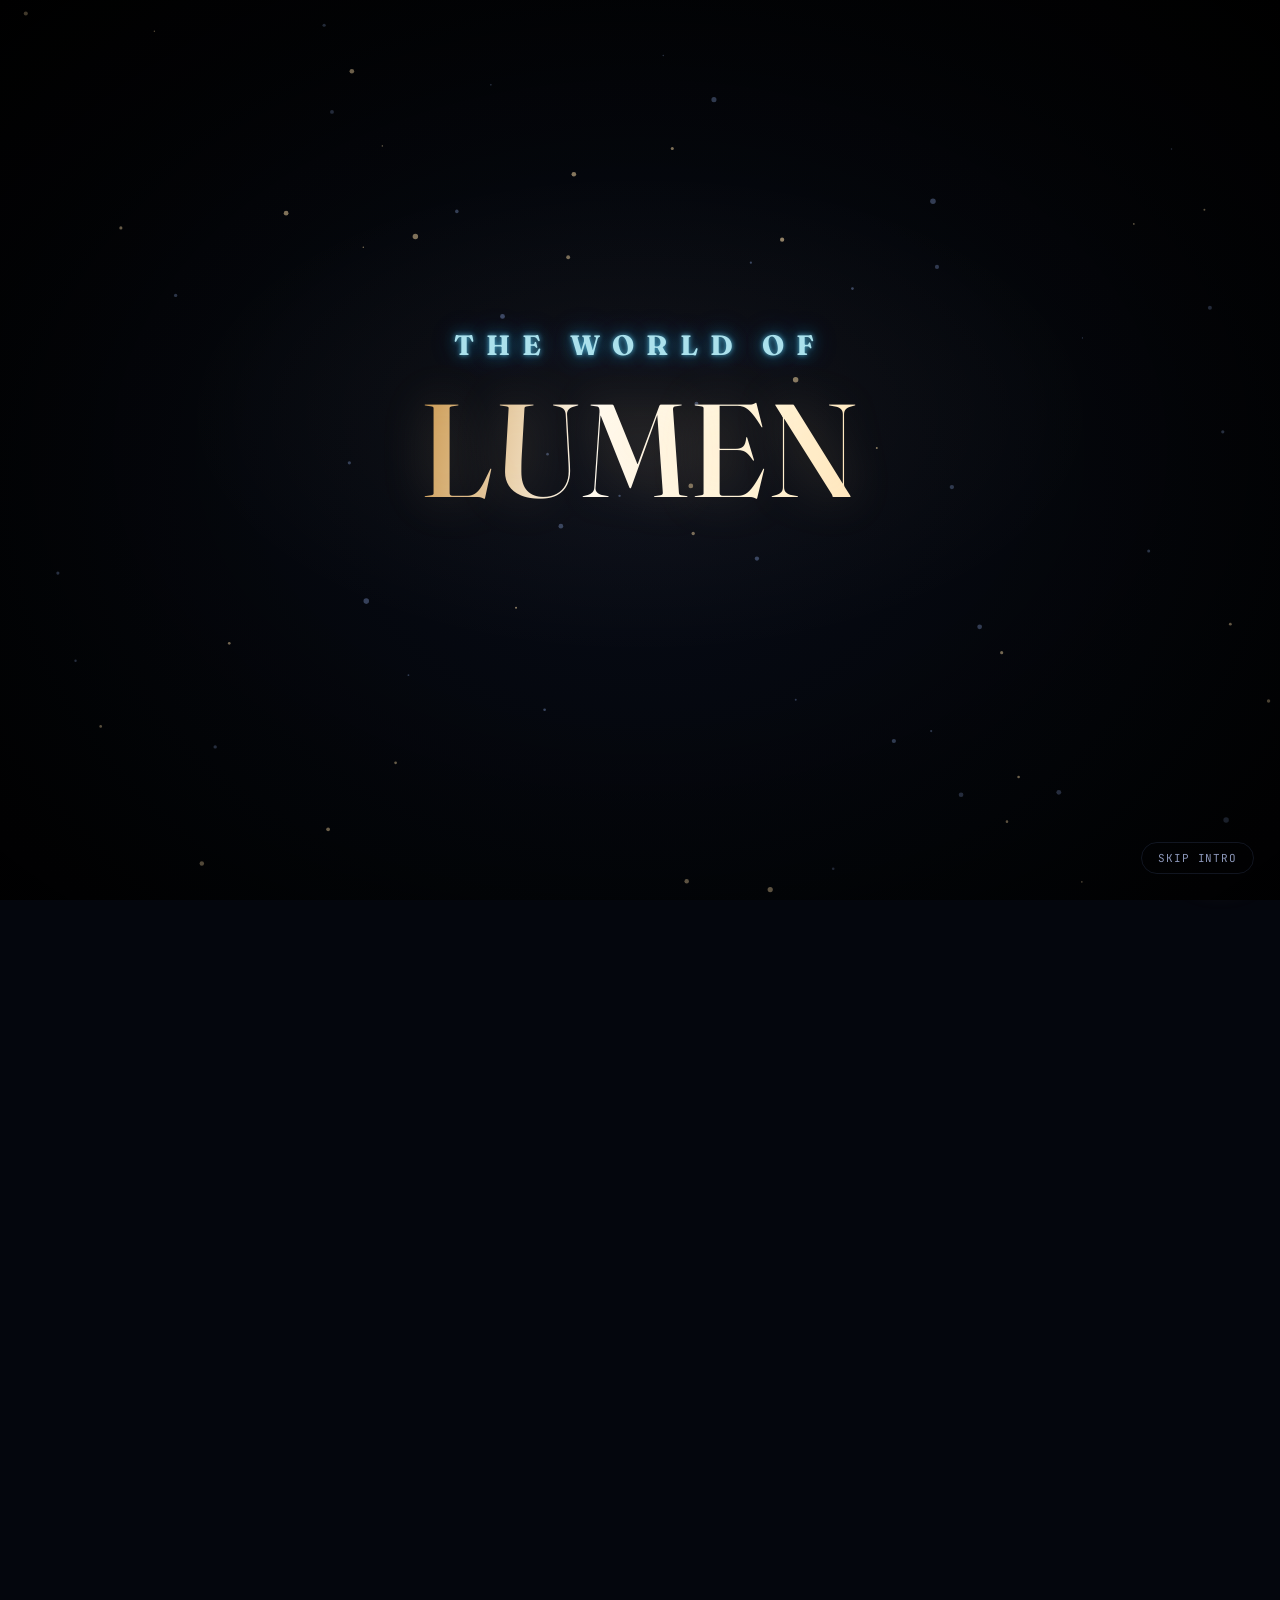
==== index.html @ 0bdd75ca "Rename lumen.html to index.html" ====
<!DOCTYPE html>
<html lang="en">
<head>
<meta charset="UTF-8">
<meta name="viewport" content="width=device-width, initial-scale=1.0">
<title>LUMEN — The Living Light</title>
<link rel="preconnect" href="https://fonts.googleapis.com">
<link href="https://fonts.googleapis.com/css2?family=Space+Grotesk:wght@400;500;600;700&family=Inter:wght@400;500;600&family=JetBrains+Mono:wght@400;500&family=Fraunces:ital,opsz,wght@0,9..144,300;0,9..144,500;0,9..144,600;1,9..144,400&family=Cormorant+Garamond:ital,wght@0,400;0,500;1,400;1,500&display=swap" rel="stylesheet">
<style>
:root{--void:#04060d;--deep:#080c18;--panel:#0d1324;--panel-2:#101830;--line:rgba(120,150,220,0.14);--blue:#3d7bff;--blue-soft:#5b9bff;--blue-deep:#16244a;--gold:#ffd9a0;--gold-bright:#fff2d4;--ember:#ff7a4d;--text:#e8edf7;--muted:#8b96b8;--faint:#5c6788;}
*{margin:0;padding:0;box-sizing:border-box;}
html{scroll-behavior:smooth;}
body{background:var(--void);color:var(--text);font-family:'Inter',sans-serif;overflow-x:hidden;position:relative;}
::selection{background:var(--blue);color:#fff;}
#field{position:fixed;inset:0;z-index:0;pointer-events:none;}
.wrap{max-width:1080px;margin:0 auto;padding:0 32px;position:relative;z-index:2;}
a{color:inherit;}

/* INTRO */
html.intro-lock,html.intro-lock body{overflow:hidden;height:100%;}
#introOverlay{position:fixed;inset:0;z-index:9999;background:radial-gradient(ellipse 60% 45% at 50% 46%,rgba(255,224,170,0.05),transparent 60%),radial-gradient(ellipse at 50% 55%,#070b16 0%,#030509 60%,#000 100%);display:flex;align-items:center;justify-content:center;overflow:hidden;transition:opacity .9s cubic-bezier(.4,0,.2,1);}
#introOverlay.fade-out{opacity:0;pointer-events:none;}
#introCanvas{position:absolute;inset:0;}
#introOverlay::after{content:'';position:absolute;inset:0;pointer-events:none;z-index:1;background:radial-gradient(ellipse at 50% 50%,transparent 40%,rgba(0,0,0,0.55) 100%);}
#introSeed{position:absolute;top:50%;left:50%;z-index:3;width:4px;height:4px;border-radius:50%;transform:translate(-50%,-50%) scale(0);background:var(--gold-bright);box-shadow:0 0 8px 2px rgba(255,242,212,0.9);opacity:0;}
#introSeed.bloom{animation:seedbloom 1.8s cubic-bezier(.2,.8,.2,1) forwards;}
@keyframes seedbloom{0%{opacity:0;transform:translate(-50%,-50%) scale(0);}35%{opacity:1;transform:translate(-50%,-50%) scale(1);}100%{opacity:0;transform:translate(-50%,-50%) scale(1);}}
#introLine{position:absolute;top:50%;left:50%;z-index:3;height:1px;width:0;transform:translate(-50%,-50%);background:linear-gradient(90deg,transparent,rgba(255,242,212,0.9) 20%,#fff 50%,rgba(255,242,212,0.9) 80%,transparent);box-shadow:0 0 14px 1px rgba(255,224,170,0.7);opacity:0;}
#introLine.draw{opacity:1;animation:linedraw 1.4s cubic-bezier(.32,.9,.18,1) forwards;}
@keyframes linedraw{0%{width:0;}70%{width:min(640px,82vw);}100%{width:min(640px,82vw);opacity:.9;}}
#introLine.retract{animation:lineretract .8s cubic-bezier(.5,0,.3,1) forwards;}
@keyframes lineretract{to{opacity:0;width:0;}}
#introRing{position:absolute;top:50%;left:50%;z-index:2;width:10px;height:10px;border-radius:50%;transform:translate(-50%,-50%) scale(1);border:1px solid rgba(255,224,170,0.55);opacity:0;}
#introRing.expand{animation:ringexpand 2.2s cubic-bezier(.15,.7,.2,1) forwards;}
@keyframes ringexpand{0%{opacity:.8;transform:translate(-50%,-50%) scale(1);}100%{opacity:0;transform:translate(-50%,-50%) scale(60);}}
#introContent{position:relative;z-index:4;text-align:center;padding:0 24px;transition:opacity .8s ease,filter .8s ease;}
#introContent.dissolve{opacity:0;filter:blur(6px);}
.intro-luxe{background:linear-gradient(100deg,#c9974f 0%,#fffaf0 12%,var(--gold-bright) 24%,var(--gold) 38%,#d9b479 50%,var(--gold) 62%,var(--gold-bright) 76%,#fffaf0 88%,#c9974f 100%);background-size:340% 100%;background-position:100% 0;-webkit-background-clip:text;background-clip:text;color:transparent;text-shadow:0 0 50px rgba(255,217,160,0.22);}
#introWorld{font-family:'Fraunces',serif;font-weight:700;font-size:clamp(15px,3.2vw,28px);text-transform:uppercase;color:#b9f3ff;letter-spacing:.92em;opacity:0;position:relative;text-shadow:0 0 5px rgba(100,220,255,.8),0 0 15px rgba(50,190,255,.6),0 0 35px rgba(30,150,255,.45);transform:translateY(20px) scale(.96);filter:blur(10px);transition:opacity 1.5s cubic-bezier(.16,.9,.15,1),letter-spacing 1.9s cubic-bezier(.16,.9,.15,1),transform 1.7s cubic-bezier(.16,.9,.15,1),filter 1.6s cubic-bezier(.16,.9,.15,1);}
#introWorld.show{opacity:.92;letter-spacing:.42em;transform:translateY(0) scale(1);filter:blur(0);animation:worldGlow 3.2s ease-in-out 1.9s infinite alternate;}
@keyframes worldGlow{0%{text-shadow:0 0 5px rgba(100,220,255,.7),0 0 15px rgba(50,190,255,.5),0 0 30px rgba(30,150,255,.35);}100%{text-shadow:0 0 8px rgba(180,245,255,1),0 0 25px rgba(50,210,255,.9),0 0 55px rgba(30,150,255,.7),0 0 90px rgba(0,120,255,.35);}}
#introLumen{font-family:'Fraunces',serif;font-weight:300;font-size:clamp(52px,12vw,132px);line-height:1;margin-top:22px;letter-spacing:.6em;opacity:0;transform:translateY(14px) scale(.97);filter:blur(14px);transition:opacity 1.8s cubic-bezier(.13,.85,.1,1),letter-spacing 2.3s cubic-bezier(.13,.85,.1,1),transform 1.9s cubic-bezier(.13,.85,.1,1),filter 1.8s cubic-bezier(.13,.85,.1,1),background-position 2.6s ease-out .3s;}
#introLumen.show{opacity:1;letter-spacing:.015em;transform:translateY(0) scale(1);filter:blur(0);font-weight:500;background-position:0% 0;}
#introLumen.show.shimmer{animation:lumenShimmer 3.4s ease-in-out 2.4s infinite;}
@keyframes lumenShimmer{0%,100%{background-position:0% 0;}50%{background-position:-120% 0;}}
#introLiving{font-family:'Cormorant Garamond',serif;font-style:italic;font-weight:500;font-size:clamp(16px,2.4vw,22px);color:#e9e2cf;letter-spacing:.32em;opacity:0;transform:translateY(10px);filter:blur(4px);transition:opacity 1.3s cubic-bezier(.22,.8,.2,1),transform 1.3s cubic-bezier(.22,.8,.2,1),letter-spacing 1.5s cubic-bezier(.22,.8,.2,1),filter 1.3s cubic-bezier(.22,.8,.2,1);}
#introLiving.show{opacity:1;transform:translateY(0);letter-spacing:.06em;filter:blur(0);}
.intro-divider{display:flex;align-items:center;justify-content:center;gap:14px;margin-top:26px;opacity:0;transition:opacity 1s ease;}
.intro-divider.show{opacity:1;}
.intro-divider .dl{width:52px;height:1px;background:linear-gradient(90deg,transparent,rgba(255,224,170,.5));}
.intro-divider .dr{width:52px;height:1px;background:linear-gradient(90deg,rgba(255,224,170,.5),transparent);}
.intro-divider .dm{width:4px;height:4px;border-radius:50%;background:var(--gold-bright);box-shadow:0 0 10px 3px rgba(255,224,170,.85);}
#introQuote{position:absolute;left:0;right:0;text-align:center;z-index:4;padding:0 24px;font-family:'Cormorant Garamond',serif;font-style:italic;font-weight:500;font-size:clamp(22px,3.6vw,38px);line-height:1.42;color:#f1ecdd;opacity:0;transform:translateY(4px);transition:opacity 1.2s ease,transform 1.2s ease;}
#introQuote.show{opacity:1;transform:translateY(0);}
#introSkip{position:absolute;bottom:26px;right:26px;z-index:5;background:transparent;border:1px solid var(--line);color:var(--muted);border-radius:20px;padding:8px 16px;font-size:11px;font-family:'JetBrains Mono',monospace;letter-spacing:.08em;cursor:pointer;opacity:0;transition:opacity .5s ease,border-color .25s,color .25s;}
#introSkip.show{opacity:1;}
#introSkip:hover{border-color:var(--gold);color:var(--gold);}

/* HERO */
.lumen-hero{min-height:100vh;position:relative;overflow:hidden;background:radial-gradient(circle at 75% 45%,rgba(61,123,255,.18),transparent 35%),radial-gradient(circle at 25% 70%,rgba(0,220,255,.08),transparent 35%),#04060d;color:#e8edf7;}
.hero-grid{position:absolute;inset:0;background-image:linear-gradient(rgba(90,140,255,.055) 1px,transparent 1px),linear-gradient(90deg,rgba(90,140,255,.055) 1px,transparent 1px);background-size:50px 50px;mask-image:linear-gradient(to bottom,black,transparent);pointer-events:none;}
.hero-vignette{position:absolute;inset:0;background:linear-gradient(90deg,rgba(4,6,13,.96) 0%,rgba(4,6,13,.70) 38%,rgba(4,6,13,.12) 75%,rgba(4,6,13,.55) 100%);pointer-events:none;}
.lumen-nav{position:absolute;top:0;left:0;right:0;height:100px;padding:0 6vw;display:flex;align-items:center;justify-content:space-between;z-index:20;}
.lumen-logo{display:flex;align-items:center;gap:12px;font-family:'Space Grotesk',sans-serif;font-size:24px;font-weight:700;letter-spacing:.25em;color:#f2f5ff;}
.logo-symbol{width:35px;height:35px;display:grid;place-items:center;color:#ffd9a0;font-size:24px;border:1px solid rgba(255,217,160,.5);border-radius:50%;box-shadow:0 0 20px rgba(255,217,160,.25);}
.lumen-nav nav{display:flex;gap:42px;}
.lumen-nav nav a{color:#8b96b8;text-decoration:none;font-family:'JetBrains Mono',monospace;font-size:11px;letter-spacing:.28em;transition:.3s;}
.lumen-nav nav a:hover{color:#5b9bff;text-shadow:0 0 15px rgba(91,155,255,.7);}
.lumen-hero-content{min-height:100vh;max-width:1450px;margin:auto;padding:140px 6vw 100px;display:grid;grid-template-columns:.9fr 1.1fr;align-items:center;position:relative;z-index:5;}
.lumen-hero-text{position:relative;z-index:10;max-width:680px;}
.hero-status{width:fit-content;display:flex;align-items:center;gap:12px;padding:9px 18px;border:1px solid rgba(0,220,255,.35);border-radius:30px;color:#00dfff;font-family:'JetBrains Mono',monospace;font-size:11px;letter-spacing:.3em;margin-bottom:40px;background:rgba(0,220,255,.025);box-shadow:0 0 25px rgba(0,220,255,.06);}
.status-dot{width:8px;height:8px;border-radius:50%;background:#00eaff;box-shadow:0 0 12px #00eaff;animation:statusPulse 1.8s infinite;}
@keyframes statusPulse{0%,100%{opacity:.5;transform:scale(.8);}50%{opacity:1;transform:scale(1.2);}}
.hero-small-title{font-family:'JetBrains Mono',monospace;font-size:14px;letter-spacing:.45em;color:#8b96b8;margin-bottom:4px;}
.lumen-hero h1{margin:0;font-family:'Space Grotesk',sans-serif;font-size:clamp(90px,12vw,180px);line-height:.85;letter-spacing:-.06em;font-weight:800;color:#eef3ff;text-shadow:0 0 50px rgba(255,255,255,.08);animation:lumenTitle 1.2s ease-out;}
@keyframes lumenTitle{from{opacity:0;transform:translateX(-40px);filter:blur(12px);}to{opacity:1;transform:translateX(0);filter:blur(0);}}
.hero-subtitle{margin-top:18px;font-family:'Cormorant Garamond',serif;font-style:italic;font-size:clamp(24px,3vw,42px);letter-spacing:.12em;color:#00dfff;text-shadow:0 0 25px rgba(0,220,255,.35);}
.hero-line{width:280px;height:1px;margin:28px 0;background:linear-gradient(90deg,#ffd9a0,rgba(255,217,160,.1),transparent);}
.hero-line span{display:block;width:7px;height:7px;transform:translateY(-3px);border-radius:50%;background:#ffd9a0;box-shadow:0 0 15px #ffd9a0;}
.lumen-hero-text p{max-width:600px;margin:0;color:#8b96b8;font-family:'Cormorant Garamond',serif;font-size:20px;line-height:1.65;font-weight:500;}
.hero-buttons{display:flex;gap:16px;margin-top:38px;flex-wrap:wrap;}
.hero-btn{min-height:58px;padding:0 30px;display:flex;align-items:center;justify-content:center;gap:22px;border-radius:40px;font-family:'Space Grotesk',sans-serif;font-size:14px;font-weight:700;letter-spacing:.05em;text-decoration:none;cursor:pointer;transition:transform .3s,box-shadow .3s,border-color .3s;}
.hero-btn.primary{border:none;background:linear-gradient(135deg,#00eaff,#00b9dd);color:#031016;box-shadow:0 0 30px rgba(0,220,255,.18);}
.hero-btn.primary:hover{transform:translateY(-4px);box-shadow:0 12px 35px rgba(0,220,255,.3);}
.hero-btn.secondary{border:1px solid rgba(91,155,255,.35);color:#dce5ff;background:rgba(10,20,40,.35);backdrop-filter:blur(8px);}
.hero-btn.secondary:hover{transform:translateY(-4px);border-color:#5b9bff;color:#5b9bff;}
.lumen-hero-visual{position:relative;height:min(760px,80vh);display:flex;align-items:center;justify-content:center;}
.hero-orb-glow{position:absolute;width:500px;height:500px;border-radius:50%;background:radial-gradient(circle,rgba(61,123,255,.28),rgba(0,220,255,.08) 35%,transparent 70%);filter:blur(15px);animation:orbGlow 5s ease-in-out infinite;}
@keyframes orbGlow{0%,100%{transform:scale(.92);opacity:.65;}50%{transform:scale(1.08);opacity:1;}}
.hero-light-circle{position:absolute;width:560px;height:560px;border-radius:50%;border:1px solid rgba(91,155,255,.3);box-shadow:0 0 40px rgba(61,123,255,.15),inset 0 0 40px rgba(61,123,255,.08);animation:circleRotate 20s linear infinite;}
.hero-light-circle::before{content:'';position:absolute;inset:35px;border-radius:50%;border:1px solid rgba(255,217,160,.25);}
.hero-light-circle::after{content:'';position:absolute;inset:100px;border-radius:50%;border:1px dashed rgba(0,220,255,.2);}
@keyframes circleRotate{from{transform:rotate(0deg);}to{transform:rotate(360deg);}}
.lumen-character{position:relative;width:min(620px,47vw);z-index:5;animation:characterFloat 6s ease-in-out infinite;}
.lumen-character img{width:100%;height:auto;display:block;object-fit:contain;filter:drop-shadow(0 0 25px rgba(61,123,255,.35)) drop-shadow(0 25px 45px rgba(0,0,0,.6));}
@keyframes characterFloat{0%,100%{transform:translateY(8px);}50%{transform:translateY(-14px);}}
.energy-ring{position:absolute;border-radius:50%;border:2px solid rgba(128,100,255,.35);pointer-events:none;z-index:1;}
.ring-1{width:400px;height:120px;right:-60px;top:100px;transform:rotate(-8deg);box-shadow:0 0 20px rgba(128,80,255,.3);animation:ringFloat 6s ease-in-out infinite;}
.ring-2{width:280px;height:90px;right:170px;top:210px;transform:rotate(-10deg);border-color:rgba(0,220,255,.28);animation:ringFloat 7s ease-in-out infinite reverse;}
.ring-3{width:190px;height:60px;right:30px;bottom:180px;transform:rotate(-15deg);border-color:rgba(255,217,160,.2);animation:ringFloat 5s ease-in-out infinite;}
@keyframes ringFloat{0%,100%{transform:translateY(0) rotate(-8deg);}50%{transform:translateY(-18px) rotate(-4deg);}}
.particle{position:absolute;width:4px;height:4px;border-radius:50%;background:#00eaff;box-shadow:0 0 12px #00eaff;animation:particleFloat 4s ease-in-out infinite;}
.p1{top:20%;right:18%;} .p2{top:38%;right:5%;animation-delay:1s;} .p3{top:65%;right:15%;animation-delay:2s;} .p4{top:25%;left:20%;animation-delay:1.5s;} .p5{bottom:25%;left:40%;animation-delay:.5s;}
@keyframes particleFloat{0%,100%{opacity:.2;transform:translateY(0);}50%{opacity:1;transform:translateY(-20px);}}
.hero-bottom{position:absolute;left:6vw;right:6vw;bottom:32px;z-index:15;display:flex;align-items:center;gap:18px;}
.hero-info{height:43px;padding:0 18px;display:flex;align-items:center;gap:10px;border:1px solid rgba(91,155,255,.25);border-radius:8px;background:rgba(5,12,28,.55);backdrop-filter:blur(8px);color:#8b96b8;font-family:'JetBrains Mono',monospace;font-size:10px;letter-spacing:.12em;}
.hero-info strong{color:#00eaff;font-weight:500;}
.info-dot{width:6px;height:6px;border-radius:50%;background:#00eaff;box-shadow:0 0 10px #00eaff;}
.resonance{gap:14px;}
.resonance-bar{width:120px;height:5px;overflow:hidden;border-radius:10px;background:rgba(91,155,255,.15);}
.resonance-bar span{display:block;width:98%;height:100%;border-radius:10px;background:linear-gradient(90deg,#00dfff,#6c7cff);box-shadow:0 0 10px rgba(0,220,255,.5);animation:resonanceLoad 2s ease-out;}
@keyframes resonanceLoad{from{width:0;}to{width:98%;}}
.hero-scroll{margin-left:auto;display:flex;align-items:center;gap:12px;color:#5c6788;font-family:'JetBrains Mono',monospace;font-size:10px;letter-spacing:.25em;}
.hero-scroll span{font-size:18px;color:#8b96b8;animation:scrollBounce 1.8s infinite;}
@keyframes scrollBounce{0%,100%{transform:translateY(0);}50%{transform:translateY(6px);}}

/* SECTIONS GENERAL */
section{position:relative;z-index:2;padding:120px 0;}
.section-head{margin-bottom:56px;}
.section-eyebrow{font-family:'JetBrains Mono',monospace;font-size:12px;color:var(--blue-soft);letter-spacing:.2em;text-transform:uppercase;margin-bottom:10px;}
h2{font-family:'Space Grotesk',sans-serif;font-weight:600;font-size:clamp(28px,4vw,44px);letter-spacing:-.01em;}
h2 .accent{color:var(--gold);}
.lead{color:var(--muted);max-width:560px;font-size:16px;line-height:1.7;margin-top:14px;}

/* PROFILE */
.profile-grid{display:grid;grid-template-columns:1.1fr 1fr;gap:48px;align-items:center;}
.profile-card{background:linear-gradient(160deg,var(--panel),var(--panel-2));border:1px solid var(--line);border-radius:18px;padding:36px;position:relative;overflow:hidden;}
.profile-card::after{content:'';position:absolute;top:-40%;right:-30%;width:60%;height:120%;background:radial-gradient(circle,rgba(61,123,255,.15),transparent 70%);}
.pf-row{display:flex;justify-content:space-between;padding:14px 0;border-bottom:1px solid var(--line);font-size:14px;position:relative;z-index:1;}
.pf-row:last-child{border-bottom:none;}
.pf-label{color:var(--faint);font-family:'JetBrains Mono',monospace;font-size:11px;letter-spacing:.12em;text-transform:uppercase;padding-top:2px;}
.pf-value{text-align:right;color:var(--text);font-weight:500;max-width:60%;}
.mission-box{margin-top:20px;padding:20px;border-left:2px solid var(--gold);background:rgba(255,217,160,.05);border-radius:0 10px 10px 0;font-style:italic;color:var(--gold-bright);font-size:15px;position:relative;z-index:1;}
.trait-pills{display:flex;gap:8px;flex-wrap:wrap;margin-top:18px;}
.pill{font-size:12px;font-family:'JetBrains Mono',monospace;color:var(--blue-soft);border:1px solid rgba(93,150,255,.3);padding:5px 12px;border-radius:999px;}

/* TIMELINE */
.timeline{position:relative;padding-left:44px;}
.timeline::before{content:'';position:absolute;left:11px;top:6px;bottom:6px;width:1px;background:linear-gradient(var(--blue),transparent 95%);}
.tl-item{position:relative;padding-bottom:56px;transition:opacity .6s ease,transform .6s ease;}
.tl-item:last-child{padding-bottom:0;}
#origin.story-mode{background:radial-gradient(ellipse 70% 50% at 50% 20%,rgba(61,123,255,.06),transparent 70%);}
#origin.story-mode .section-head{text-align:center;}
#origin.story-mode .section-head .lead,#origin.story-mode .section-eyebrow{margin-left:auto;margin-right:auto;}
#origin.story-mode .timeline{max-width:640px;margin:0 auto;}
#origin.story-mode .tl-item{opacity:.32;transform:translateX(6px);}
#origin.story-mode .tl-item.active{opacity:1;transform:translateX(0);}
#origin.story-mode .tl-item.active .tl-h{color:var(--gold-bright);}
.story-badge{display:inline-flex;align-items:center;gap:8px;font-family:'JetBrains Mono',monospace;font-size:11px;letter-spacing:.2em;color:var(--gold);border:1px solid rgba(255,217,160,.3);background:rgba(255,217,160,.06);padding:7px 16px;border-radius:999px;margin-bottom:18px;opacity:0;transform:translateY(-6px);transition:opacity .5s ease,transform .5s ease;}
.story-badge.show{opacity:1;transform:translateY(0);}
.story-badge .dot{width:5px;height:5px;border-radius:50%;background:var(--gold);box-shadow:0 0 6px 2px var(--gold);animation:corepulse 1.8s ease-in-out infinite;}
@keyframes corepulse{0%,100%{opacity:.7;transform:scale(.9);}50%{opacity:1;transform:scale(1.15);}}
.tl-dot{position:absolute;left:-44px;top:2px;width:23px;height:23px;border-radius:50%;background:var(--deep);border:1px solid var(--blue-soft);display:flex;align-items:center;justify-content:center;font-family:'JetBrains Mono',monospace;font-size:10px;color:var(--blue-soft);}
.tl-item.warn .tl-dot{border-color:var(--ember);color:var(--ember);}
.tl-tag{font-family:'JetBrains Mono',monospace;font-size:11px;color:var(--blue-soft);letter-spacing:.14em;text-transform:uppercase;margin-bottom:6px;}
.tl-h{font-family:'Space Grotesk',sans-serif;font-size:22px;font-weight:600;margin-bottom:10px;}
.tl-p{color:var(--muted);font-size:15px;line-height:1.7;max-width:600px;}
.tl-quote{margin-top:14px;font-style:italic;color:var(--gold-bright);font-size:14px;border-left:2px solid var(--gold);padding-left:14px;}
.tl-steps{margin-top:14px;display:flex;flex-direction:column;gap:8px;}
.tl-step{display:flex;gap:10px;font-size:14px;color:var(--muted);align-items:flex-start;}
.tl-step b{color:var(--blue-soft);font-family:'JetBrains Mono',monospace;font-size:12px;min-width:16px;}

/* POWERS */
.powers-grid{display:grid;grid-template-columns:repeat(3,1fr);gap:1px;background:var(--line);border:1px solid var(--line);border-radius:18px;overflow:hidden;}
.power-card{background:var(--panel);padding:32px 26px;transition:background .3s;cursor:default;}
.power-card:hover{background:var(--panel-2);}
.power-icon{width:40px;height:40px;border-radius:10px;display:flex;align-items:center;justify-content:center;background:rgba(61,123,255,.12);border:1px solid rgba(93,150,255,.25);margin-bottom:16px;font-size:18px;color:var(--gold);}
.power-name{font-family:'Space Grotesk',sans-serif;font-weight:600;font-size:17px;margin-bottom:8px;}
.power-desc{color:var(--muted);font-size:13.5px;line-height:1.6;}

/* ULTIMATE */
.ultimate{background:radial-gradient(circle at 30% 20%,rgba(255,217,160,.08),transparent 60%),var(--panel);border:1px solid var(--line);border-radius:20px;padding:48px;display:grid;grid-template-columns:1fr 1fr;gap:40px;align-items:center;}
.prism{width:100%;aspect-ratio:1;position:relative;}
.ultimate-list{list-style:none;display:flex;flex-direction:column;gap:12px;margin-top:18px;}
.ultimate-list li{font-size:14.5px;color:var(--muted);padding-left:22px;position:relative;}
.ultimate-list li::before{content:'◆';position:absolute;left:0;color:var(--gold);font-size:9px;top:5px;}
.cost-note{margin-top:22px;padding:14px 16px;border:1px solid rgba(255,122,77,.3);background:rgba(255,122,77,.06);border-radius:10px;font-size:13.5px;color:#ffb595;}

/* WEAKNESS */
.weakness{border:1px solid rgba(255,122,77,.35);border-radius:18px;padding:40px;background:linear-gradient(160deg,rgba(255,122,77,.06),transparent);position:relative;overflow:hidden;}
.weakness::before{content:'CORE MELTDOWN';position:absolute;top:16px;right:20px;font-family:'JetBrains Mono',monospace;font-size:10px;letter-spacing:.2em;color:var(--ember);opacity:.6;animation:blinker 1.6s step-start infinite;}
@keyframes blinker{50%{opacity:.15;}}
.heat-bar{height:6px;border-radius:4px;background:rgba(255,255,255,.06);margin:24px 0;overflow:hidden;}
.heat-fill{height:100%;width:30%;border-radius:4px;background:linear-gradient(90deg,#ffb595,var(--ember));animation:heatup 6s ease-in-out infinite;}
@keyframes heatup{0%,100%{width:22%;}50%{width:88%;}}
.weak-list{display:flex;flex-wrap:wrap;gap:10px;margin-top:8px;}
.weak-list span{font-size:12.5px;font-family:'JetBrains Mono',monospace;color:#ffb595;border:1px solid rgba(255,122,77,.3);padding:6px 12px;border-radius:999px;}

/* HQ */
.hq-grid{display:grid;grid-template-columns:1fr 1fr;gap:48px;align-items:start;}
.hq-list{list-style:none;display:flex;flex-direction:column;gap:14px;}
.hq-list li{display:flex;gap:12px;align-items:flex-start;font-size:14.5px;color:var(--muted);}
.hq-list li::before{content:'';width:6px;height:6px;border-radius:50%;background:var(--blue-soft);margin-top:6px;flex-shrink:0;box-shadow:0 0 6px var(--blue-soft);}
.map-panel{border:1px solid var(--line);border-radius:16px;padding:26px;background:var(--panel);min-height:240px;position:relative;overflow:hidden;}
.radar{position:absolute;inset:0;display:flex;align-items:center;justify-content:center;}
.radar-ring{position:absolute;border:1px solid rgba(93,150,255,.18);border-radius:50%;}
.radar-sweep{position:absolute;width:50%;height:1px;top:50%;left:50%;background:linear-gradient(90deg,var(--blue-soft),transparent);transform-origin:left center;animation:sweep 4s linear infinite;}
@keyframes sweep{to{transform:rotate(360deg);}}

/* PHILOSOPHY / MISSION */
.philosophy{text-align:center;padding:100px 0;}
.big-quote{font-family:'Space Grotesk',sans-serif;font-weight:600;font-size:clamp(26px,4.5vw,46px);line-height:1.3;max-width:760px;margin:0 auto;color:var(--gold-bright);}
.attribution{margin-top:22px;color:var(--faint);font-family:'JetBrains Mono',monospace;font-size:12px;letter-spacing:.14em;}
.mission-body{max-width:680px;margin:34px auto 0;text-align:left;color:var(--muted);font-size:15.5px;line-height:1.75;}
.mission-body b{color:var(--text);font-weight:600;}
.mission-quote{max-width:680px;margin:26px auto 0;text-align:left;border-left:2px solid var(--gold);padding-left:16px;font-style:italic;color:var(--gold-bright);font-size:15px;}

/* MYSTERY */
.mystery{border:1px solid var(--line);border-radius:20px;padding:50px;background:linear-gradient(180deg,var(--panel),var(--void));text-align:center;}
.mystery p{color:var(--muted);max-width:520px;margin:14px auto 0;line-height:1.7;font-size:15px;}
.mystery .flicker{color:var(--gold);font-family:'Space Grotesk',sans-serif;font-weight:600;animation:flicker 3s infinite;}
@keyframes flicker{0%,19%,21%,23%,54%,56%,100%{opacity:1;}20%,22%,55%{opacity:.35;}}
.mission-list{list-style:none;max-width:520px;margin:22px auto 0;display:flex;flex-direction:column;gap:12px;text-align:left;}
.mission-list li{display:flex;gap:12px;align-items:flex-start;color:var(--muted);font-size:14.5px;line-height:1.6;}
.mission-list .num{flex-shrink:0;width:26px;height:26px;border-radius:50%;background:rgba(255,217,160,.08);border:1px solid rgba(255,217,160,.3);color:var(--gold);font-family:'JetBrains Mono',monospace;font-size:12px;display:flex;align-items:center;justify-content:center;}
.mission-list b{color:var(--text);}

/* FOOTER */
footer{padding:60px 0 40px;text-align:center;color:var(--faint);font-size:12.5px;border-top:1px solid var(--line);}

/* CHAT */
#orb{position:fixed;bottom:28px;right:28px;z-index:100;width:64px;height:64px;border-radius:50%;background:radial-gradient(circle at 35% 30%,var(--gold-bright),var(--gold) 55%,#7a5a1f 100%);border:none;cursor:pointer;box-shadow:0 0 30px 6px rgba(255,217,160,.35),0 8px 24px rgba(0,0,0,.4);animation:orbfloat 3.4s ease-in-out infinite;}
@keyframes orbfloat{0%,100%{transform:translateY(0);}50%{transform:translateY(-8px);}}
#orb::after{content:'';position:absolute;inset:-8px;border-radius:50%;border:1px solid rgba(255,217,160,.35);animation:ping 2.2s ease-out infinite;}
@keyframes ping{0%{transform:scale(.9);opacity:.7;}100%{transform:scale(1.6);opacity:0;}}
#orbBadge{position:absolute;top:-4px;right:-4px;width:16px;height:16px;border-radius:50%;background:var(--blue);border:2px solid var(--void);font-size:9px;display:flex;align-items:center;justify-content:center;color:#fff;font-family:'JetBrains Mono',monospace;}
#chatPanel{position:fixed;bottom:24px;right:24px;z-index:101;width:380px;max-width:92vw;height:600px;max-height:82vh;background:linear-gradient(180deg,#0a0f1f,#060911);border:1px solid var(--line);border-radius:20px;box-shadow:0 30px 80px rgba(0,0,0,.6),0 0 40px rgba(61,123,255,.08);display:flex;flex-direction:column;overflow:hidden;transform:translateY(24px) scale(.96);opacity:0;pointer-events:none;transition:transform .35s cubic-bezier(.2,.9,.25,1),opacity .3s;}
#chatPanel.open{transform:translateY(0) scale(1);opacity:1;pointer-events:all;}
.chat-head{display:flex;align-items:center;gap:12px;padding:16px 18px;border-bottom:1px solid var(--line);background:rgba(61,123,255,.04);}
.chat-avatar{width:34px;height:34px;border-radius:50%;background:radial-gradient(circle at 35% 30%,var(--gold-bright),var(--gold));flex-shrink:0;box-shadow:0 0 12px rgba(255,217,160,.5);}
.chat-title{font-family:'Space Grotesk',sans-serif;font-weight:600;font-size:14.5px;}
.chat-status{font-size:11px;color:var(--blue-soft);display:flex;align-items:center;gap:6px;}
.chat-status .dot{width:6px;height:6px;border-radius:50%;background:#4ade80;box-shadow:0 0 6px #4ade80;}
.chat-close{margin-left:auto;background:none;border:none;color:var(--faint);cursor:pointer;font-size:18px;line-height:1;padding:4px;}
.chat-close:hover{color:var(--text);}
#chatBody{flex:1;overflow-y:auto;padding:18px;display:flex;flex-direction:column;gap:12px;}
#chatBody::-webkit-scrollbar{width:5px;}
#chatBody::-webkit-scrollbar-thumb{background:var(--blue-deep);border-radius:4px;}
.msg{max-width:82%;padding:11px 14px;border-radius:14px;font-size:13.8px;line-height:1.5;animation:msgIn .3s ease;}
@keyframes msgIn{from{opacity:0;transform:translateY(6px);}to{opacity:1;transform:translateY(0);}}
.msg.bot{align-self:flex-start;background:var(--panel-2);border:1px solid var(--line);border-bottom-left-radius:4px;}
.msg.user{align-self:flex-end;background:linear-gradient(135deg,var(--blue),#2a5cd6);color:#fff;border-bottom-right-radius:4px;}
.msg.system{align-self:center;font-family:'JetBrains Mono',monospace;font-size:11px;color:var(--gold);border:1px dashed rgba(255,217,160,.3);background:rgba(255,217,160,.05);padding:8px 12px;text-align:center;max-width:100%;}
.typing{display:flex;gap:4px;padding:12px 14px;align-self:flex-start;background:var(--panel-2);border-radius:14px;border-bottom-left-radius:4px;border:1px solid var(--line);}
.typing span{width:6px;height:6px;border-radius:50%;background:var(--blue-soft);animation:tdot 1.2s infinite ease-in-out;}
.typing span:nth-child(2){animation-delay:.15s;}
.typing span:nth-child(3){animation-delay:.3s;}
@keyframes tdot{0%,60%,100%{transform:translateY(0);opacity:.4;}30%{transform:translateY(-4px);opacity:1;}}
#chatOptions{display:flex;flex-wrap:wrap;gap:8px;padding:0 18px 10px;}
.opt-btn{font-size:12.5px;border:1px solid var(--blue-deep);color:var(--blue-soft);background:rgba(61,123,255,.06);padding:8px 13px;border-radius:999px;cursor:pointer;transition:all .2s;}
.opt-btn:hover{background:var(--blue);color:#fff;border-color:var(--blue);}
.chat-input-row{display:flex;gap:8px;padding:14px;border-top:1px solid var(--line);}
#chatInput{flex:1;background:var(--panel);border:1px solid var(--line);border-radius:12px;padding:11px 14px;color:var(--text);font-family:'Inter',sans-serif;font-size:13.8px;outline:none;}
#chatInput:focus{border-color:var(--blue-soft);}
#chatSend{background:linear-gradient(135deg,var(--gold-bright),var(--gold));border:none;border-radius:12px;width:42px;color:#221507;cursor:pointer;font-size:15px;flex-shrink:0;}
#chatSend:hover{opacity:.9;}

/* MOBILE */
@media(max-width:900px){
.lumen-nav{height:80px;}
.lumen-nav nav{display:none;}
.lumen-hero-content{grid-template-columns:1fr;text-align:center;padding:120px 25px 120px;}
.lumen-hero-text{margin:auto;}
.hero-status{margin-left:auto;margin-right:auto;}
.hero-line{margin-left:auto;margin-right:auto;}
.lumen-hero-text p{margin-left:auto;margin-right:auto;}
.hero-buttons{justify-content:center;}
.lumen-hero-visual{height:500px;margin-top:-30px;}
.lumen-character{width:min(520px,85vw);}
.hero-light-circle{width:430px;height:430px;}
.hero-bottom{bottom:20px;justify-content:center;}
.hero-scroll{display:none;}
.profile-grid{grid-template-columns:1fr;}
.ultimate{grid-template-columns:1fr;}
.hq-grid{grid-template-columns:1fr;}
.powers-grid{grid-template-columns:repeat(2,1fr);}
}
@media(max-width:600px){
.lumen-logo{font-size:18px;}
.logo-symbol{width:29px;height:29px;}
.hero-small-title{font-size:10px;}
.lumen-hero h1{font-size:72px;}
.hero-subtitle{font-size:25px;}
.lumen-hero-text p{font-size:17px;}
.hero-btn{width:100%;}
.lumen-hero-visual{height:380px;}
.hero-light-circle{width:320px;height:320px;}
.hero-bottom{display:none;}
.powers-grid{grid-template-columns:1fr;}
.ultimate{padding:28px;}
.weakness{padding:28px;}
.mystery{padding:30px 22px;}
}
@media(prefers-reduced-motion:reduce){*{animation-duration:.001ms !important;animation-iteration-count:1 !important;transition-duration:.001ms !important;}}
</style>
</head>
<body>

<!-- INTRO -->
<div id="introOverlay">
  <canvas id="introCanvas"></canvas>
  <div id="introRing"></div>
  <div id="introLine"></div>
  <div id="introSeed"></div>
  <div id="introContent">
    <div id="introWorld">THE WORLD OF</div>
    <div id="introLumen" class="intro-luxe">LUMEN</div>
    <div id="introLiving">the living light</div>
    <div class="intro-divider" id="introDivider"><span class="dl"></span><span class="dm"></span><span class="dr"></span></div>
  </div>
  <div id="introQuote">
    &ldquo;No one should be left<br>in the dark.&rdquo;
    <div class="intro-divider show" style="margin-top:22px;"><span class="dl"></span><span class="dm"></span><span class="dr"></span></div>
  </div>
  <button id="introSkip">SKIP INTRO</button>
</div>

<canvas id="field"></canvas>

<!-- HERO -->
<section class="lumen-hero" id="home">
  <div class="hero-grid"></div>
  <div class="hero-vignette"></div>
  <div class="energy-ring ring-1"></div>
  <div class="energy-ring ring-2"></div>
  <div class="energy-ring ring-3"></div>

  <header class="lumen-nav">
    <div class="lumen-logo"><span class="logo-symbol">✦</span><span>LUMEN</span></div>
    <nav>
      <a href="#home">HOME</a>
      <a href="#origin">ORIGIN</a>
      <a href="#powers">POWERS</a>
      <a href="#mission">MISSION</a>
      <a href="#mystery">MYSTERY</a>
    </nav>
  </header>

  <div class="lumen-hero-content">
    <div class="lumen-hero-text">
      <div class="hero-status"><span class="status-dot"></span>ASTRA-7 // SIGNAL ONLINE</div>
      <div class="hero-small-title">THE WORLD OF</div>
      <h1>LUMEN</h1>
      <div class="hero-subtitle">THE LIVING LIGHT</div>
      <div class="hero-line"><span></span></div>
      <p>Once an engineer chasing the science of light — now the light itself. Lumen finds the people the dark has forgotten, and makes sure they're never left there alone.</p>
      <div class="hero-buttons">
        <button class="hero-btn primary" onclick="openChat()">TALK TO LUMEN <span>→</span></button>
        <a href="#origin" class="hero-btn secondary" id="storyModeBtn">ENTER STORY MODE <span>⌄</span></a>
      </div>
    </div>

    <div class="lumen-hero-visual">
      <div class="hero-orb-glow"></div>
      <div class="hero-light-circle"></div>
      <div class="lumen-character"><img src="lumen-hero1.png" alt="Lumen - The Living Light"></div>
      <span class="particle p1"></span>
      <span class="particle p2"></span>
      <span class="particle p3"></span>
      <span class="particle p4"></span>
      <span class="particle p5"></span>
    </div>
  </div>

  <div class="hero-bottom">
    <div class="hero-info"><span class="info-dot"></span>LUMINOUS CORE <strong>ACTIVE</strong></div>
    <div class="hero-info resonance"><span>PHOTON RESONANCE</span> <strong>98%</strong><div class="resonance-bar"><span></span></div></div>
    <div class="hero-scroll">SCROLL <span>↓</span></div>
  </div>
</section>

<!-- PROFILE -->
<section id="profile">
  <div class="wrap">
    <div class="profile-grid">
      <div>
        <div class="section-eyebrow">Character File</div>
        <h2>Who is <span class="accent">Lumen</span></h2>
        <p class="lead">Calm. Intelligent. Compassionate. A hero who listens before he acts — because most people who reach out have already run out of people who will.</p>
        <div class="trait-pills">
          <span class="pill">Calm</span>
          <span class="pill">Intelligent</span>
          <span class="pill">Compassionate</span>
          <span class="pill">Listener</span>
        </div>
      </div>
      <div class="profile-card">
        <div class="pf-row"><span class="pf-label">Real Name</span><span class="pf-value">Aarav Menon</span></div>
        <div class="pf-row"><span class="pf-label">Age</span><span class="pf-value">24</span></div>
        <div class="pf-row"><span class="pf-label">Occupation</span><span class="pf-value">Photonics & Energy Systems Research Engineer</span></div>
        <div class="pf-row"><span class="pf-label">Headquarters</span><span class="pf-value">Astra-7, beneath the Western Ghats</span></div>
        <div class="mission-box">"No one should be left in the dark."</div>
      </div>
    </div>
  </div>
</section>

<!-- ORIGIN -->
<section id="origin">
  <div class="wrap">
    <div class="section-head">
      <div class="story-badge" id="storyBadge"><span class="dot"></span>STORY MODE ENGAGED</div>
      <div class="section-eyebrow">How he became Lumen</div>
      <h2>Four moments, <span class="accent">one light</span></h2>
    </div>
    <div class="timeline">
      <div class="tl-item">
        <div class="tl-dot">01</div>
        <div class="tl-tag">Origin</div>
        <div class="tl-h">The Boy Who Chased Light</div>
        <p class="tl-p">From childhood, Aarav Menon was fascinated by light. Where others saw only illumination, he saw energy, information, and the future of technology. Raised by an electrical engineer and a physics teacher, he dedicated himself to photonics and energy systems — chasing clean, powerful, controllable energy for humanity. That pursuit led him to a classified research program.</p>
        <div class="tl-quote">"Light is more than what your eyes can see." — Aarav's father</div>
      </div>
      <div class="tl-item">
        <div class="tl-dot">02</div>
        <div class="tl-tag">Project Helios</div>
        <div class="tl-h">An Artificial Star</div>
        <p class="tl-p">At 24, Aarav joined a classified program with an extraordinary objective: build an artificial star-like energy core capable of generating and controlling enormous photonic and electromagnetic energy. There was one unsolved problem: the human body was never designed to survive that amount of energy.</p>
      </div>
      <div class="tl-item warn">
        <div class="tl-dot">03</div>
        <div class="tl-tag">The Accident</div>
        <div class="tl-h">Containment Failure</div>
        <div class="tl-steps">
          <div class="tl-step"><b>1</b> During a critical test, core levels spike beyond safe limits.</div>
          <div class="tl-step"><b>2</b> The emergency shutdown fails — the Helios Core is about to explode.</div>
          <div class="tl-step"><b>3</b> Instead of escaping, Aarav enters the chamber to trigger a manual release.</div>
          <div class="tl-step"><b>4</b> The core detonates — its central chamber merges with his body.</div>
        </div>
        <p class="tl-p" style="margin-top:14px;">He should have died. Instead, his cells began absorbing and adapting to the energy — his body became the containment system.</p>
      </div>
      <div class="tl-item">
        <div class="tl-dot">04</div>
        <div class="tl-tag">The Awakening</div>
        <div class="tl-h">Three Days Later</div>
        <p class="tl-p">Aarav remained unconscious for three days. On the third night, the hospital lights failed and the monitors stopped — then a golden-white light began glowing from his chest. He raised his hand. Light poured from his fingertips. He could suddenly perceive far beyond the visible spectrum: infrared, ultraviolet, heat signatures, electromagnetic signals, hidden objects invisible to the human eye. Aarav Menon was no longer an ordinary human. He had become Lumen — the Living Light.</p>
      </div>
    </div>
  </div>
</section>

<!-- POWERS -->
<section id="powers">
  <div class="wrap">
    <div class="section-head">
      <div class="section-eyebrow">Abilities</div>
      <h2>Powers of the <span class="accent">Living Light</span></h2>
    </div>
    <div class="powers-grid">
      <div class="power-card"><div class="power-icon">☀</div><div class="power-name">Luminous Core</div><div class="power-desc">Generates and stores enormous light energy within his body.</div></div>
      <div class="power-card"><div class="power-icon">★</div><div class="power-name">Solar Burst</div><div class="power-desc">Concentrates photonic energy into a powerful blast.</div></div>
      <div class="power-card"><div class="power-icon">⛨</div><div class="power-name">Photon Shield</div><div class="power-desc">Dense layers of light form a protective barrier.</div></div>
      <div class="power-card"><div class="power-icon">◉</div><div class="power-name">Truth Sight</div><div class="power-desc">Sees across the electromagnetic spectrum.</div></div>
      <div class="power-card"><div class="power-icon">↯</div><div class="power-name">Light Dash</div><div class="power-desc">Converts to concentrated light for short bursts of speed.</div></div>
      <div class="power-card"><div class="power-icon">◐</div><div class="power-name">Black Light</div><div class="power-desc">Reveals hidden marks, traces, and energy signatures.</div></div>
    </div>
  </div>
</section>

<!-- ULTIMATE -->
<section>
  <div class="wrap">
    <div class="section-head">
      <div class="section-eyebrow">Ultimate Ability</div>
      <h2>Prism <span class="accent">Shift</span></h2>
    </div>
    <div class="ultimate">
      <svg class="prism" viewBox="0 0 300 300">
        <defs>
          <radialGradient id="pg" cx="50%" cy="50%" r="60%">
            <stop offset="0%" stop-color="#fff2d4"/>
            <stop offset="60%" stop-color="#3d7bff" stop-opacity=".5"/>
            <stop offset="100%" stop-color="#0a0f1f" stop-opacity="0"/>
          </radialGradient>
        </defs>
        <circle cx="150" cy="150" r="90" fill="url(#pg)">
          <animate attributeName="r" values="80;100;80" dur="4s" repeatCount="indefinite"/>
        </circle>
        <g stroke="#5b9bff" stroke-width="1" fill="none" opacity=".5">
          <polygon points="150,60 220,150 150,240 80,150">
            <animateTransform attributeName="transform" type="rotate" from="0 150 150" to="360 150 150" dur="14s" repeatCount="indefinite"/>
          </polygon>
          <polygon points="150,90 200,150 150,210 100,150">
            <animateTransform attributeName="transform" type="rotate" from="360 150 150" to="0 150 150" dur="10s" repeatCount="indefinite"/>
          </polygon>
        </g>
      </svg>
      <div>
        <p class="tl-p">For a brief window, Lumen transforms his entire body into pure photonic energy.</p>
        <ul class="ultimate-list">
          <li>Pass through certain solid objects</li>
          <li>Move as a beam of light</li>
          <li>Travel through reflective surfaces</li>
          <li>Create temporary holographic duplicates</li>
          <li>Perform short-range light jumps</li>
        </ul>
        <div class="cost-note">But Prism Shift comes with a dangerous cost — the more energy he uses, the hotter the Helios Core becomes.</div>
      </div>
    </div>
  </div>
</section>

<!-- WEAKNESS -->
<section>
  <div class="wrap">
    <div class="section-head">
      <div class="section-eyebrow">The Cost of Power</div>
      <h2>A Core That Can't <span class="accent">Cool Forever</span></h2>
    </div>
    <div class="weakness">
      <p class="tl-p">The Helios Core is not unlimited. Every use of his strongest abilities raises its temperature. If he pushes beyond the limit, Lumen could lose his life. Every time he chooses to save someone, he risks destroying himself.</p>
      <div class="heat-bar"><div class="heat-fill"></div></div>
      <div class="weak-list">
        <span>Vision distorts</span>
        <span>Powers become unstable</span>
        <span>Body suffers energy burns</span>
        <span>Core may shut down</span>
      </div>
    </div>
  </div>
</section>

<!-- HQ -->
<section id="hq">
  <div class="wrap">
    <div class="section-head">
      <div class="section-eyebrow">Headquarters</div>
      <h2>Astra<span class="accent">-7</span></h2>
      <p class="lead">A repurposed Helios facility hidden deep beneath the Western Ghats.</p>
    </div>
    <div class="hq-grid">
      <ul class="hq-list">
        <li>Advanced AI command system</li>
        <li>Photonic research laboratory</li>
        <li>Lumen's suit chamber</li>
        <li>Helios Core monitoring systems</li>
        <li>Global emergency communication network</li>
        <li>Distress-signal detection system</li>
      </ul>
      <div class="map-panel">
        <div class="radar">
          <div class="radar-ring" style="width:60px;height:60px;"></div>
          <div class="radar-ring" style="width:120px;height:120px;"></div>
          <div class="radar-ring" style="width:180px;height:180px;"></div>
          <div class="radar-sweep"></div>
        </div>
      </div>
    </div>
  </div>
</section>

<!-- MISSION -->
<section class="philosophy" id="mission">
  <div class="wrap">
    <div class="section-eyebrow" style="text-align:center;">Philosophy</div>
    <p class="big-quote">"No one should be left in the dark."</p>

    <div class="mission-body">
      Lumen's mission is to use his extraordinary photonic powers to <b>protect people, respond to emergencies, and help those who have nowhere else to turn.</b> He monitors distress signals from his headquarters, Astra-7, and acts whenever someone needs help.
      <br><br>
      His philosophy is:
    </div>

    <div class="mission-quote">"Power isn't about being the strongest. It's about being there when someone needs you."</div>
    <div class="attribution">— AARAV MENON</div>
  </div>
</section>

<!-- MYSTERY -->
<section id="mystery">
  <div class="wrap">
    <div class="mystery">
      <div class="section-eyebrow" style="text-align:center;">Unresolved</div>
      <h2>The Accident Wasn't <span class="flicker">an Accident.</span></h2>
      <p>Someone deliberately sabotaged Project HELIOS and wanted the HELIOS Core to merge with a human host. In other words, someone wanted to create LUMEN.</p>
      <p>So Lumen has two missions:</p>
      <ul class="mission-list">
        <li><span class="num">1</span><span><b>Protect humanity</b> — save people and make sure no one is left in the dark.</span></li>
        <li><span class="num">2</span><span><b>Discover the truth</b> — find who created him and why.</span></li>
      </ul>
    </div>
  </div>
</section>

<!-- FOOTER -->
<footer>
  <div class="wrap">LUMEN — THE LIVING LIGHT · ASTRA-7 SIGNAL NETWORK · IF YOU NEED HELP, LUMEN IS LISTENING</div>
</footer>

<!-- CHAT ORB -->
<button id="orb" onclick="openChat()"><span id="orbBadge">1</span></button>

<!-- CHAT PANEL -->
<div id="chatPanel">
  <div class="chat-head">
    <div class="chat-avatar"></div>
    <div>
      <div class="chat-title">Lumen</div>
      <div class="chat-status"><span class="dot"></span>Listening from Astra-7</div>
    </div>
    <button class="chat-close" onclick="closeChat()">✕</button>
  </div>
  <div id="chatBody"></div>
  <div id="chatOptions"></div>
  <div class="chat-input-row">
    <input id="chatInput" type="text" placeholder="Type your message..." autocomplete="off">
    <button id="chatSend">↑</button>
  </div>
</div>

<script>
/* BACKGROUND LIGHT FIELD */
const canvas=document.getElementById('field'),ctx=canvas.getContext('2d');
let W,H,motes=[];
function resize(){W=canvas.width=innerWidth;H=canvas.height=innerHeight;}
resize();
addEventListener('resize',resize);
const MOTE_COUNT=Math.min(90,Math.floor(innerWidth/16));
for(let i=0;i<MOTE_COUNT;i++){
  motes.push({x:Math.random()*innerWidth,y:Math.random()*innerHeight,r:Math.random()*1.6+.4,vy:-(Math.random()*.25+.05),vx:(Math.random()-.5)*.15,hue:Math.random()>.75?'gold':'blue',a:Math.random()*.6+.2,tw:Math.random()*.02+.005});
}
function drawField(){
  ctx.clearRect(0,0,W,H);
  ctx.globalCompositeOperation='lighter';
  for(const m of motes){
    m.y+=m.vy;m.x+=m.vx;m.a+=m.tw;
    if(m.y<-10)m.y=H+10;
    if(m.x<-10)m.x=W+10;
    if(m.x>W+10)m.x=-10;
    const alpha=(Math.sin(m.a)*.5+.5)*.7+.1;
    const color=m.hue==='gold'?`rgba(255,217,160,${alpha})`:`rgba(93,150,255,${alpha*.7})`;
    ctx.beginPath();ctx.fillStyle=color;ctx.arc(m.x,m.y,m.r*2.4,0,Math.PI*2);ctx.fill();
  }
  ctx.globalCompositeOperation='source-over';
  requestAnimationFrame(drawField);
}
drawField();

/* CHATBOT */
const FORM_SUBMIT_ENDPOINT="https://formsubmit.co/abhijithku10@gmail.com";
const FORM_SUBMIT_AJAX_ENDPOINT="https://formsubmit.co/ajax/abhijithku10@gmail.com";
const FORM_SUBMIT_ACTIVATION_KEY="lumen-formsubmit-activation-attempted";
const chatBody=document.getElementById('chatBody'),chatPanel=document.getElementById('chatPanel'),chatOptions=document.getElementById('chatOptions'),chatInput=document.getElementById('chatInput'),chatSend=document.getElementById('chatSend');
let convo={name:null,age:null,location:null,email:null,grievance:null};
let step='greet',started=false;

function addMsg(text,cls='bot'){const div=document.createElement('div');div.className='msg '+cls;div.textContent=text;chatBody.appendChild(div);chatBody.scrollTop=chatBody.scrollHeight;}
function addSystem(text){const div=document.createElement('div');div.className='msg system';div.textContent=text;chatBody.appendChild(div);chatBody.scrollTop=chatBody.scrollHeight;}
function showTyping(cb,ms=650){const t=document.createElement('div');t.className='typing';t.innerHTML='<span></span><span></span><span></span>';chatBody.appendChild(t);chatBody.scrollTop=chatBody.scrollHeight;setTimeout(()=>{t.remove();cb();},ms);}
function botSay(text,delay=650){showTyping(()=>{addMsg(text,'bot');},delay);}
function setOptions(opts){chatOptions.innerHTML='';opts.forEach(o=>{const b=document.createElement('button');b.className='opt-btn';b.textContent=o.label;b.onclick=()=>{handleUserInput(o.value??o.label);};chatOptions.appendChild(b);});}
function clearOptions(){chatOptions.innerHTML='';}

function openChat(){
  chatPanel.classList.add('open');
  document.getElementById('orbBadge').style.display='none';
  if(!started){started=true;runFlow();}
}
function closeChat(){chatPanel.classList.remove('open');}

function runFlow(){
  botSay("Hey. I'm Lumen. I help people who need someone to listen.",500);
  setTimeout(()=>{botSay("What's your name?",300);step='name';},1300);
}

function handleUserInput(raw){
  const text=(raw||'').trim();
  if(!text)return;
  addMsg(text,'user');
  chatInput.value='';
  clearOptions();

  if(step==='name'){
    convo.name=text;
    botSay(`It's good to meet you, ${firstName(text)}. Can you tell me your age?`);
    step='age';
  }else if(step==='age'){
    convo.age=text;
    botSay("Thank you. Where are you reaching out from — city or region?");
    step='location';
  }else if(step==='location'){
    convo.location=text;
    botSay("And an email address, in case I need to follow up with you?");
    step='email';
  }else if(step==='email'){
    convo.email=text;
    setTimeout(()=>{botSay("So... tell me. How can I help you?",500);step='grievance';},300);
  }else if(step==='grievance'){
    convo.grievance=text;
    botSay("I hear you. Give me a moment — I'm sending this to my console at Astra-7.",500);
    step='confirm';
    setTimeout(sendSignal,1500);
  }else if(step==='done'){
    botSay("I've already logged your request — Astra-7 has it. I'll reach out if I need anything else. You're not carrying this alone.");
  }
}

function firstName(full){return full.split(' ')[0];}

function sendSignal(){
  addSystem('⚡ SIGNAL TRANSMITTED TO ASTRA-7 ⚡');
  const now=new Date();
  const formData=new FormData();
  formData.append('_subject','Someone Needs Your Help!');
  formData.append('_template','table');
  formData.append('_captcha','false');
  formData.append('_replyto',convo.email);
  formData.append('Name',convo.name);
  formData.append('Age',convo.age);
  formData.append('Location',convo.location);
  formData.append('Email',convo.email);
  formData.append('Submitted',now.toLocaleString());
  formData.append('Grievance / Request',convo.grievance);
  const activationAttempted=localStorage.getItem(FORM_SUBMIT_ACTIVATION_KEY)==='true';

  showTyping(()=>{
    addMsg(`Got it, ${firstName(convo.name)}. Your signal has reached Astra-7's distress network. I'm on it.`,'bot');
    setTimeout(()=>{
      addSystem('Preparing notification email...');
      setTimeout(()=>{
        if(!activationAttempted){
          localStorage.setItem(FORM_SUBMIT_ACTIVATION_KEY,'true');
          const approvalForm=document.createElement('form');
          approvalForm.method='POST';
          approvalForm.action=FORM_SUBMIT_ENDPOINT;
          approvalForm.style.display='none';
          for(const [name,value] of formData.entries()){
            const input=document.createElement('input');
            input.type='hidden';
            input.name=name;
            input.value=value;
            approvalForm.appendChild(input);
          }
          document.body.appendChild(approvalForm);
          approvalForm.submit();
          return;
        }

        fetch(FORM_SUBMIT_AJAX_ENDPOINT,{method:'POST',body:formData,headers:{Accept:'application/json'}})
          .then(response=>{
            if(!response.ok)throw new Error('FormSubmit request failed');
            return response.json();
          })
          .then(result=>{
            if(!result.success)throw new Error(result.message||'FormSubmit rejected the request');
            addSystem('Notification email sent successfully.');
          })
          .catch(error=>{
            const message=location.protocol==='file:'
              ? 'Please open this page through a web server before sending.'
              : 'The notification could not be sent. Please try again.';
            console.error('FormSubmit error:',error);
            addSystem(message);
          })
          .finally(()=>{step='done';});
      },700);
    },900);
  },900);
}

chatSend.addEventListener('click',()=>{handleUserInput(chatInput.value);});
chatInput.addEventListener('keydown',e=>{if(e.key==='Enter'){handleUserInput(chatInput.value);}});

/* STORY MODE */
(function(){
  const storyBtn=document.getElementById('storyModeBtn'),originSection=document.getElementById('origin'),storyBadge=document.getElementById('storyBadge');
  const items=Array.from(document.querySelectorAll('.tl-item'));

  function enterStoryMode(){
    originSection.classList.add('story-mode');
    storyBadge.classList.add('show');
    setTimeout(()=>{originSection.scrollIntoView({behavior:'smooth',block:'start'});},60);
  }

  if(storyBtn){storyBtn.addEventListener('click',e=>{e.preventDefault();enterStoryMode();});}

  const io=new IntersectionObserver(entries=>{
    entries.forEach(entry=>{
      if(entry.isIntersecting){
        items.forEach(it=>it.classList.remove('active'));
        entry.target.classList.add('active');
      }
    });
  },{threshold:.5,rootMargin:'-20% 0px -20% 0px'});

  items.forEach(it=>io.observe(it));
})();

/* INTRO SEQUENCE */
(function(){
  const overlay=document.getElementById('introOverlay'),canvas=document.getElementById('introCanvas'),ictx=canvas.getContext('2d');
  const seed=document.getElementById('introSeed'),line=document.getElementById('introLine'),ring=document.getElementById('introRing');
  const worldEl=document.getElementById('introWorld'),lumenEl=document.getElementById('introLumen'),livingEl=document.getElementById('introLiving');
  const dividerEl=document.getElementById('introDivider'),quoteEl=document.getElementById('introQuote'),content=document.getElementById('introContent'),skipBtn=document.getElementById('introSkip');

  document.documentElement.classList.add('intro-lock');

  let iw,ih,introMotes=[];
  function resizeIntro(){iw=canvas.width=innerWidth;ih=canvas.height=innerHeight;}
  resizeIntro();
  addEventListener('resize',resizeIntro);

  const INTRO_MOTE_COUNT=Math.min(70,Math.floor(innerWidth/16));
  for(let i=0;i<INTRO_MOTE_COUNT;i++){
    introMotes.push({x:Math.random()*innerWidth,y:Math.random()*innerHeight,r:Math.random()*1.1+.3,vy:-(Math.random()*.12+.03),a:Math.random()*.6+.15,tw:Math.random()*.012+.003,gold:Math.random()>.6});
  }

  let introDone=false,tickHandle;
  function drawIntro(){
    ictx.clearRect(0,0,iw,ih);
    ictx.globalCompositeOperation='lighter';
    introMotes.forEach(m=>{
      m.y+=m.vy;m.a+=m.tw;
      if(m.y<-10)m.y=ih+10;
      const alpha=(Math.sin(m.a)*.5+.5)*.55+.08;
      ictx.beginPath();
      ictx.fillStyle=m.gold?`rgba(255,224,170,${alpha})`:`rgba(160,190,255,${alpha*.6})`;
      ictx.arc(m.x,m.y,m.r*2,0,Math.PI*2);
      ictx.fill();
    });
    ictx.globalCompositeOperation='source-over';
    if(!introDone){tickHandle=requestAnimationFrame(drawIntro);}
  }
  drawIntro();

  function converge(cb){
    seed.classList.add('bloom');
    setTimeout(()=>{ring.classList.add('expand');},250);
    setTimeout(()=>{line.classList.add('draw');},500);
    setTimeout(()=>{line.classList.add('retract');},1900);
    setTimeout(cb,2150);
  }

  let timers=[];
  function schedule(fn,ms){timers.push(setTimeout(fn,ms));}
  function clearAllTimers(){timers.forEach(t=>clearTimeout(t));timers=[];}

  function finishIntro(){
    clearAllTimers();
    introDone=true;
    cancelAnimationFrame(tickHandle);
    overlay.classList.add('fade-out');
    document.documentElement.classList.remove('intro-lock');
    setTimeout(()=>{overlay.remove();},900);
  }

  function playSequence(){
    schedule(()=>{worldEl.classList.add('show');},400);
    schedule(()=>{converge(()=>{lumenEl.classList.add('show');});},1500);
    schedule(()=>{lumenEl.classList.add('shimmer');},3300);
    schedule(()=>{livingEl.classList.add('show');},3900);
    schedule(()=>{dividerEl.classList.add('show');},4500);
    schedule(()=>{content.classList.add('dissolve');},6100);
    schedule(()=>{quoteEl.classList.add('show');},6800);
    schedule(()=>{finishIntro();},9000);
  }

  skipBtn.addEventListener('click',finishIntro);
  schedule(()=>{skipBtn.classList.add('show');},500);
  playSequence();
})();
</script>

</body>
</html>
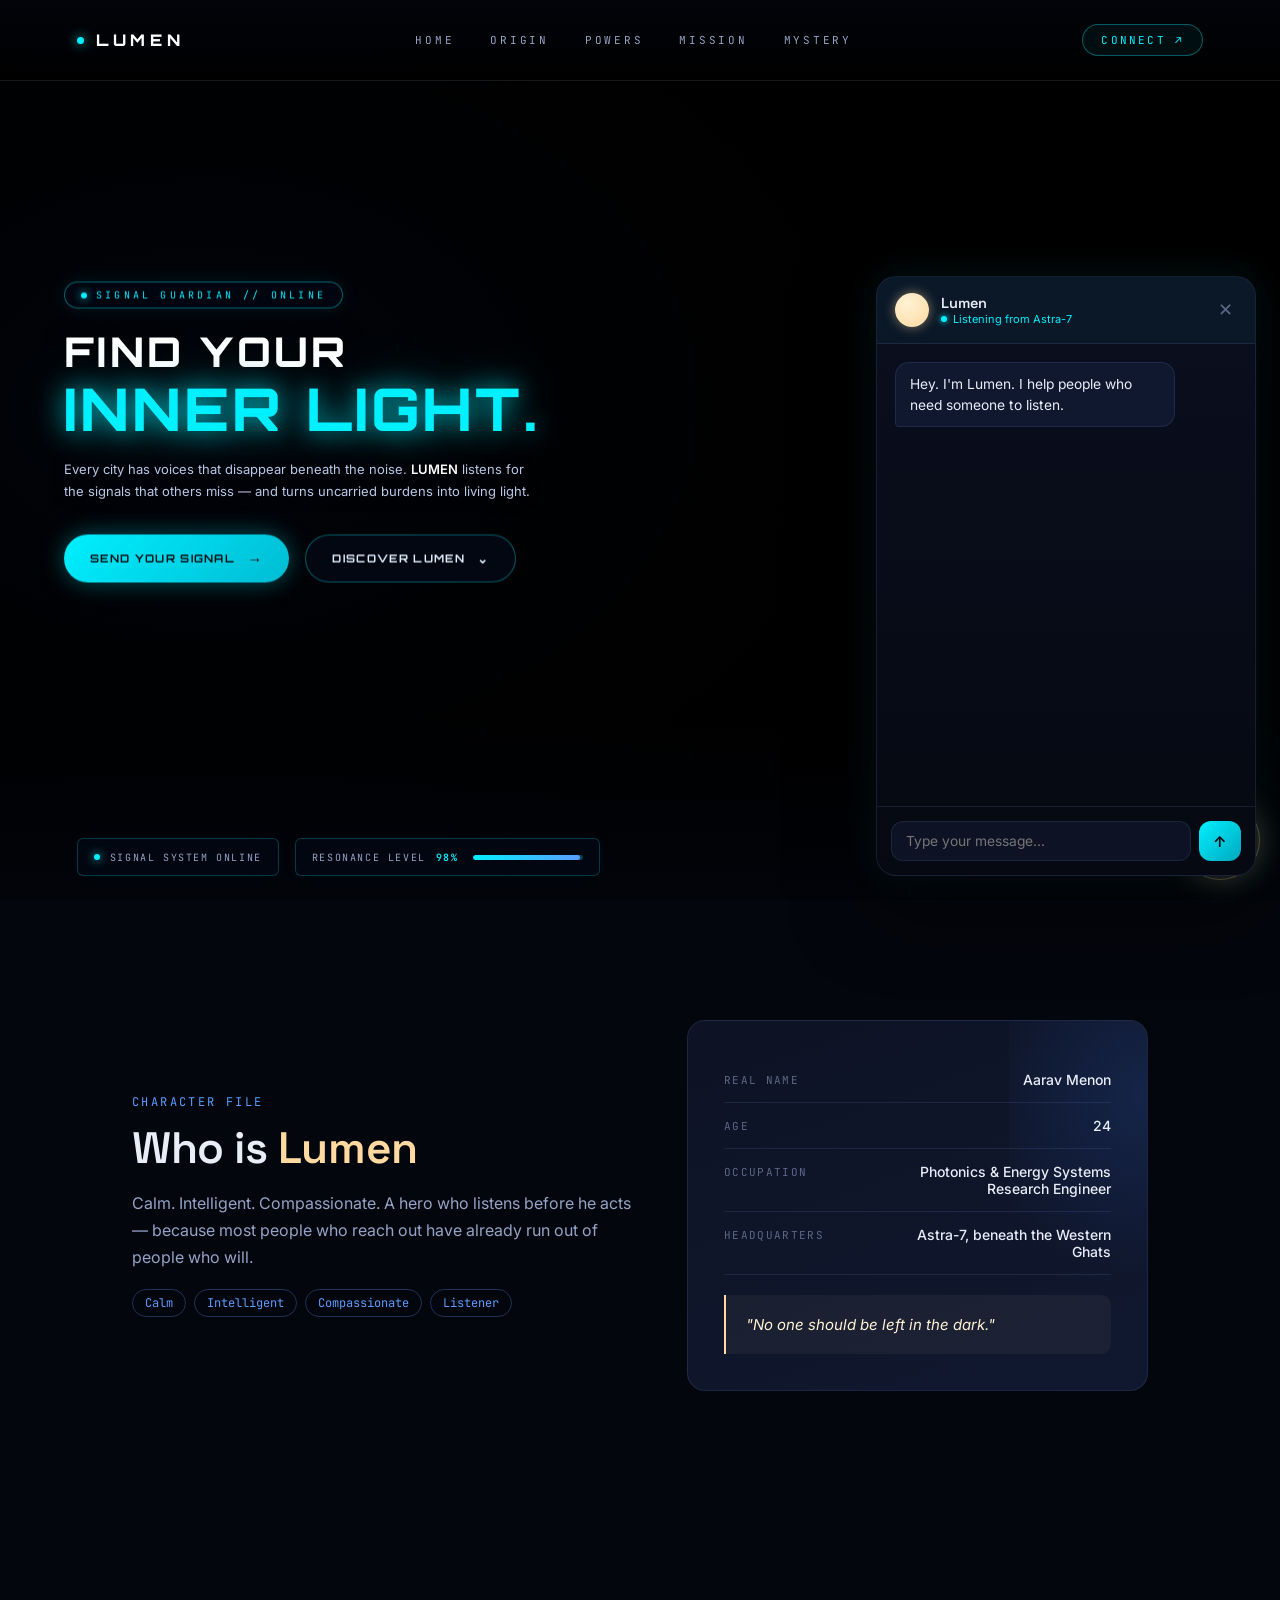
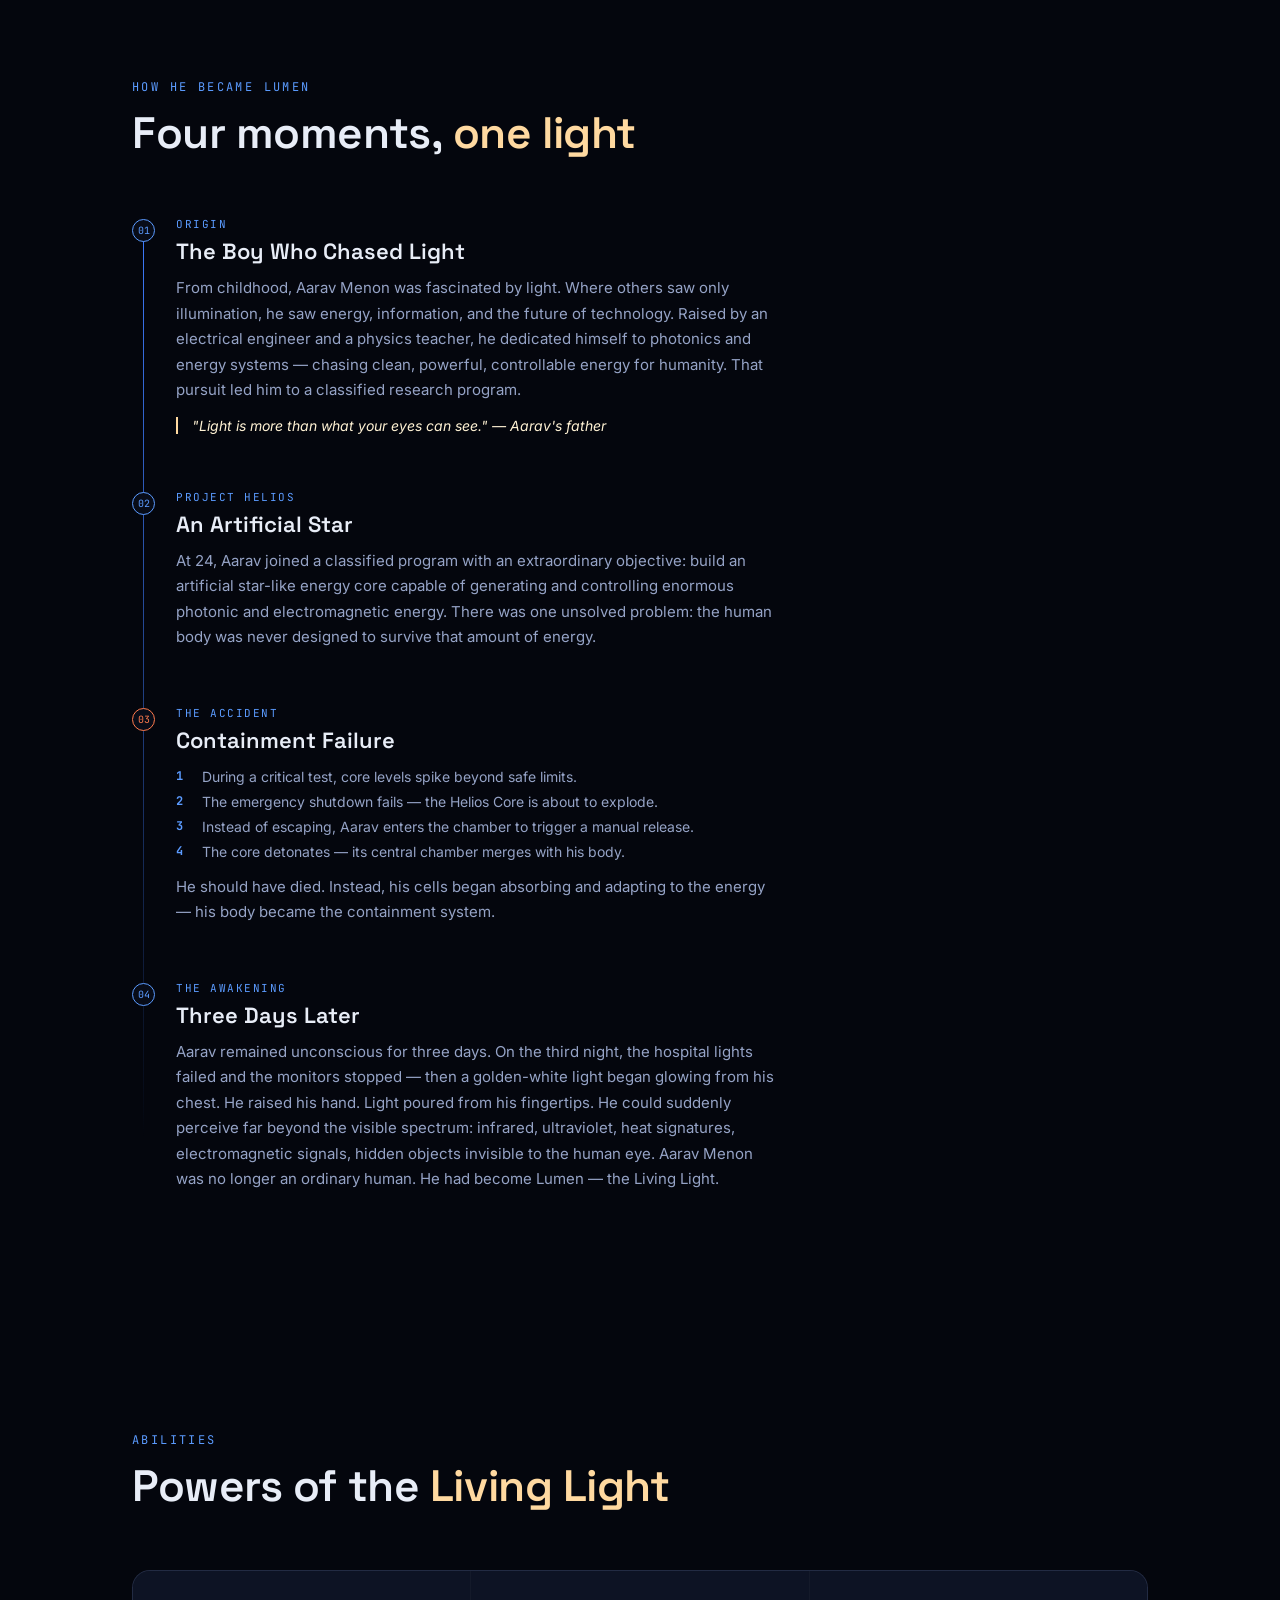
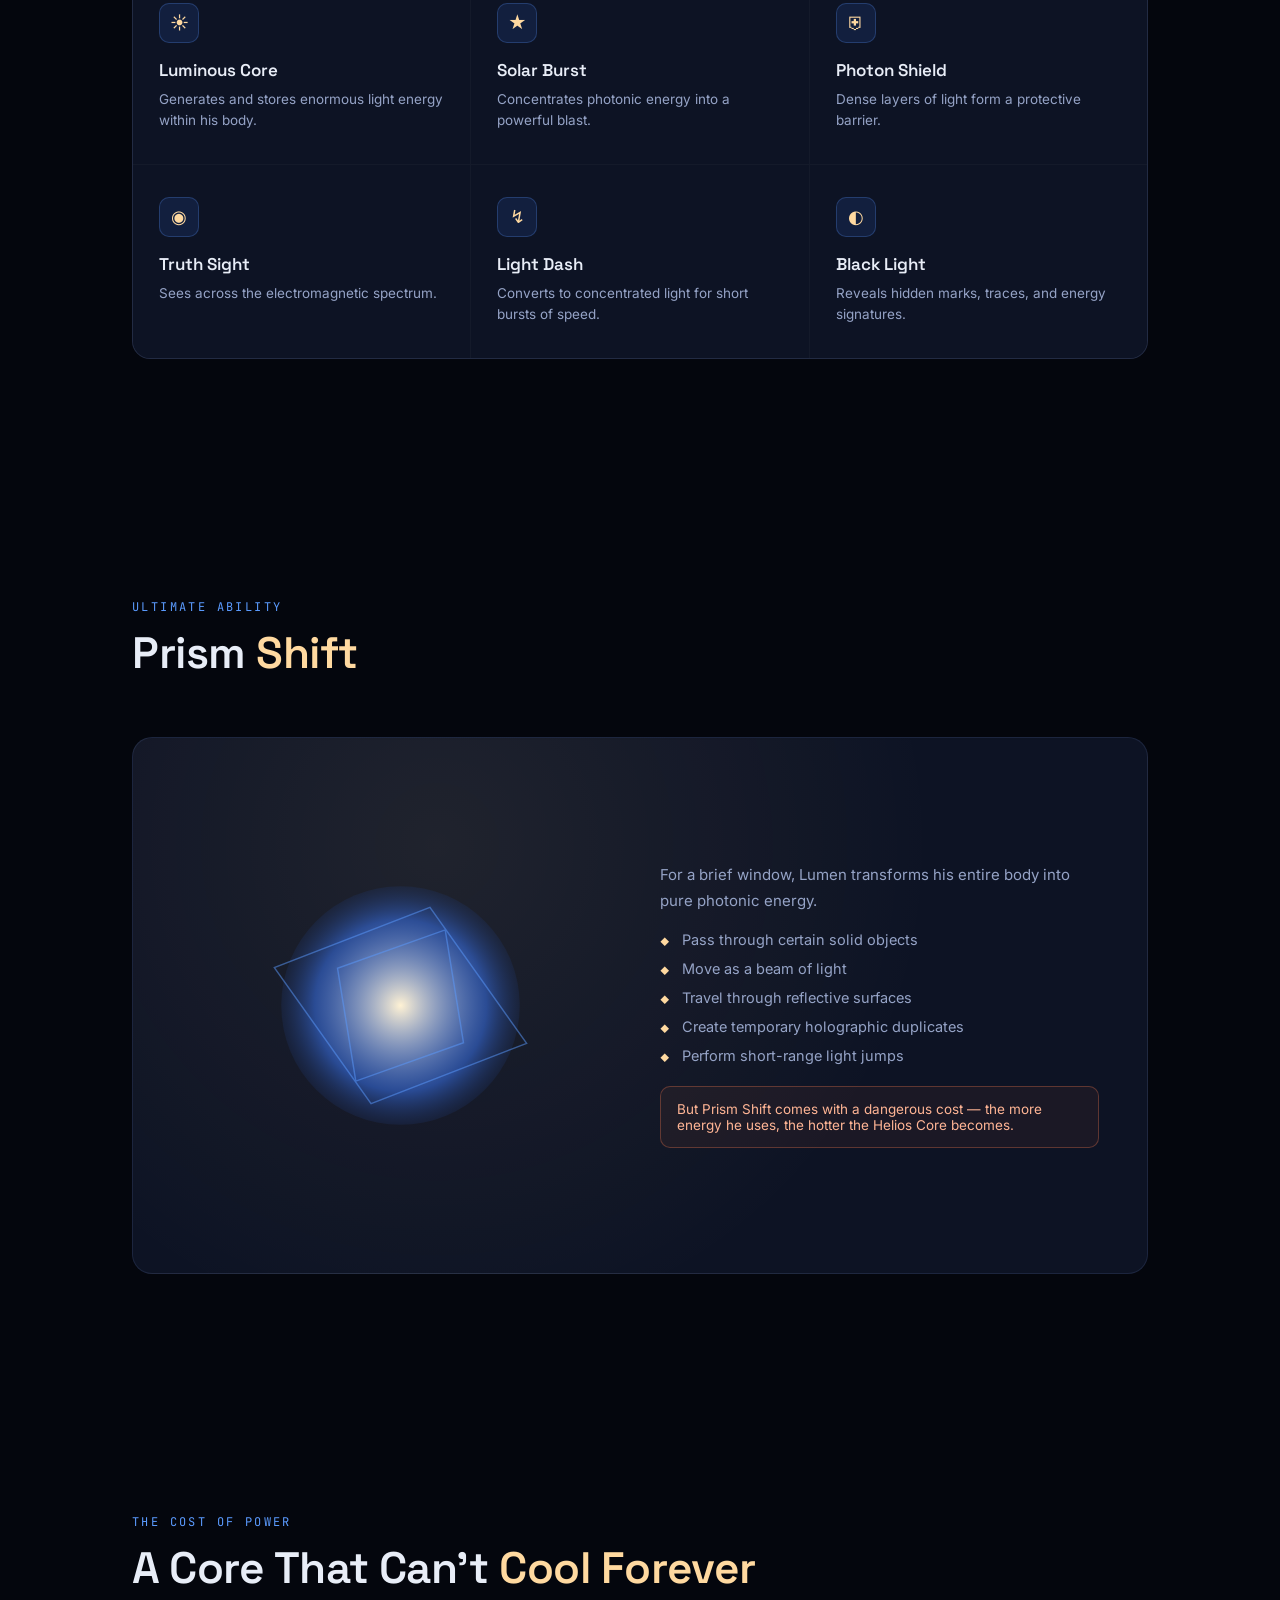
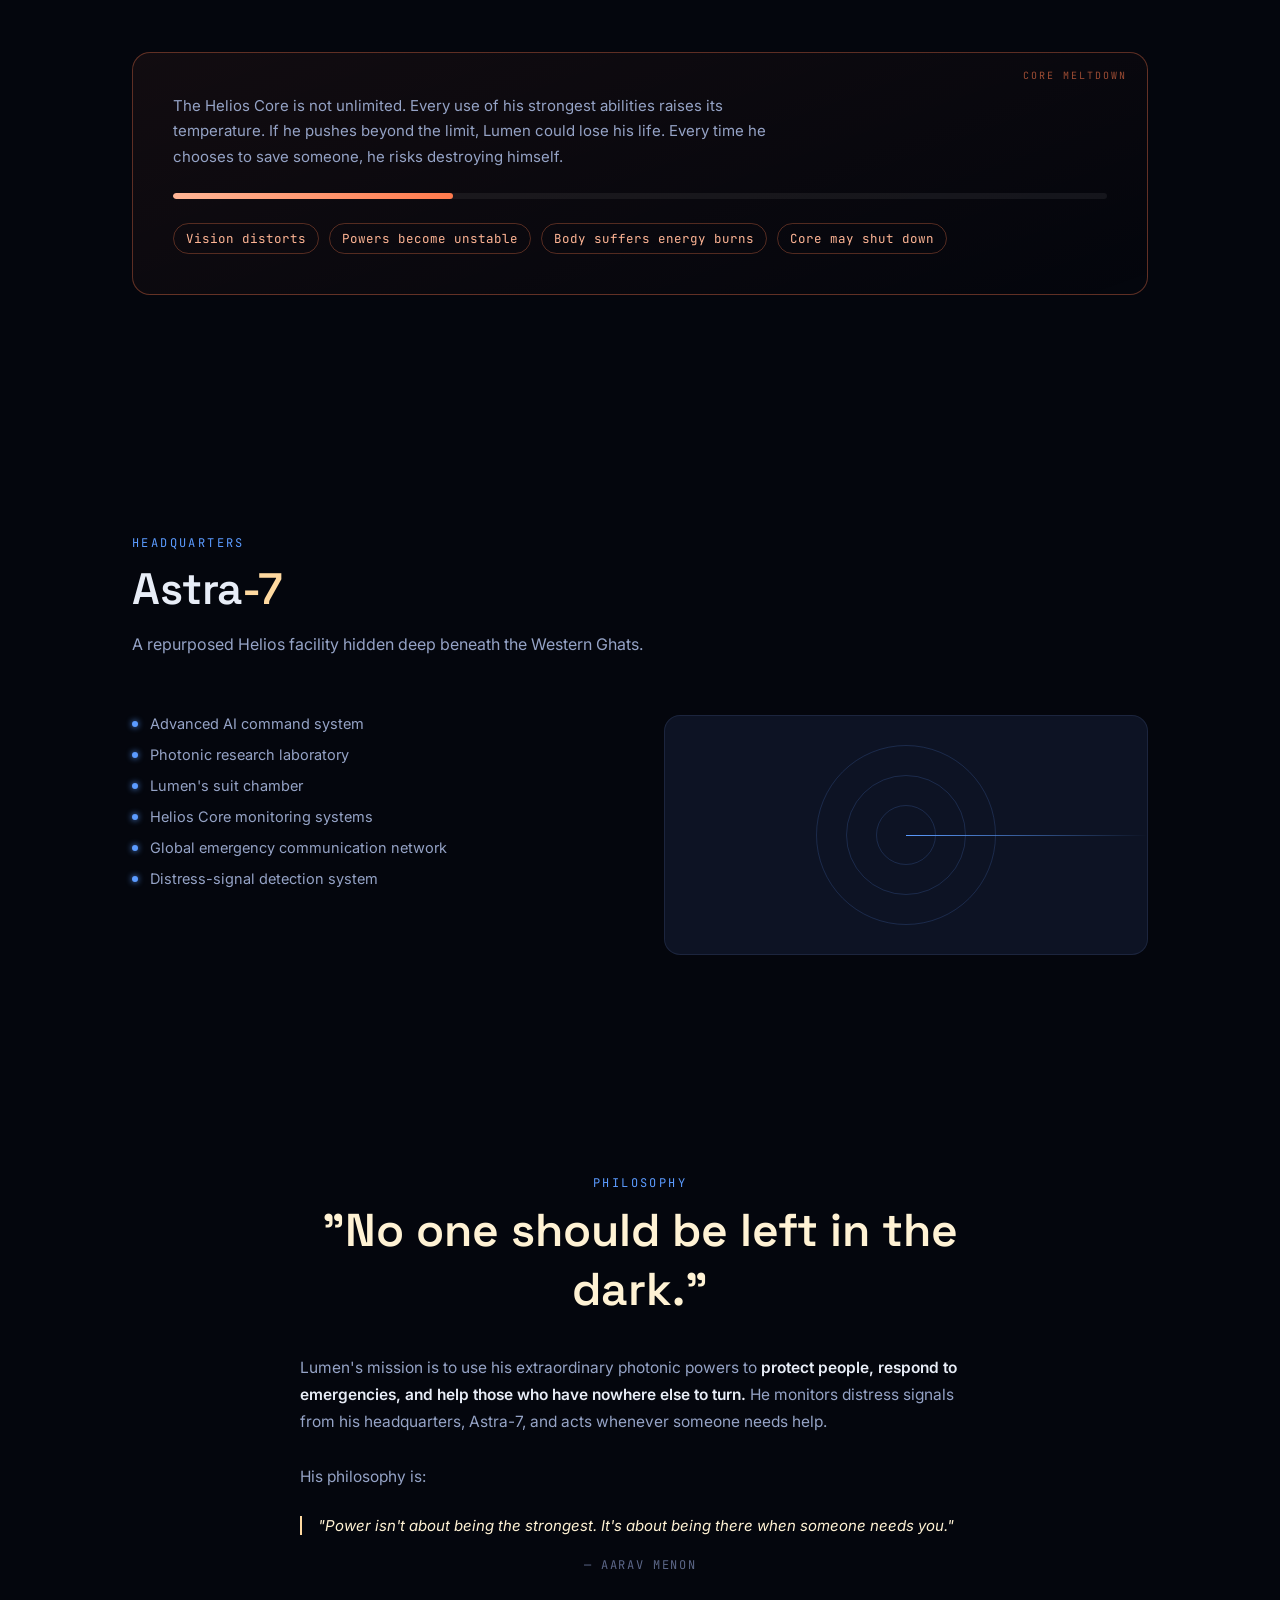
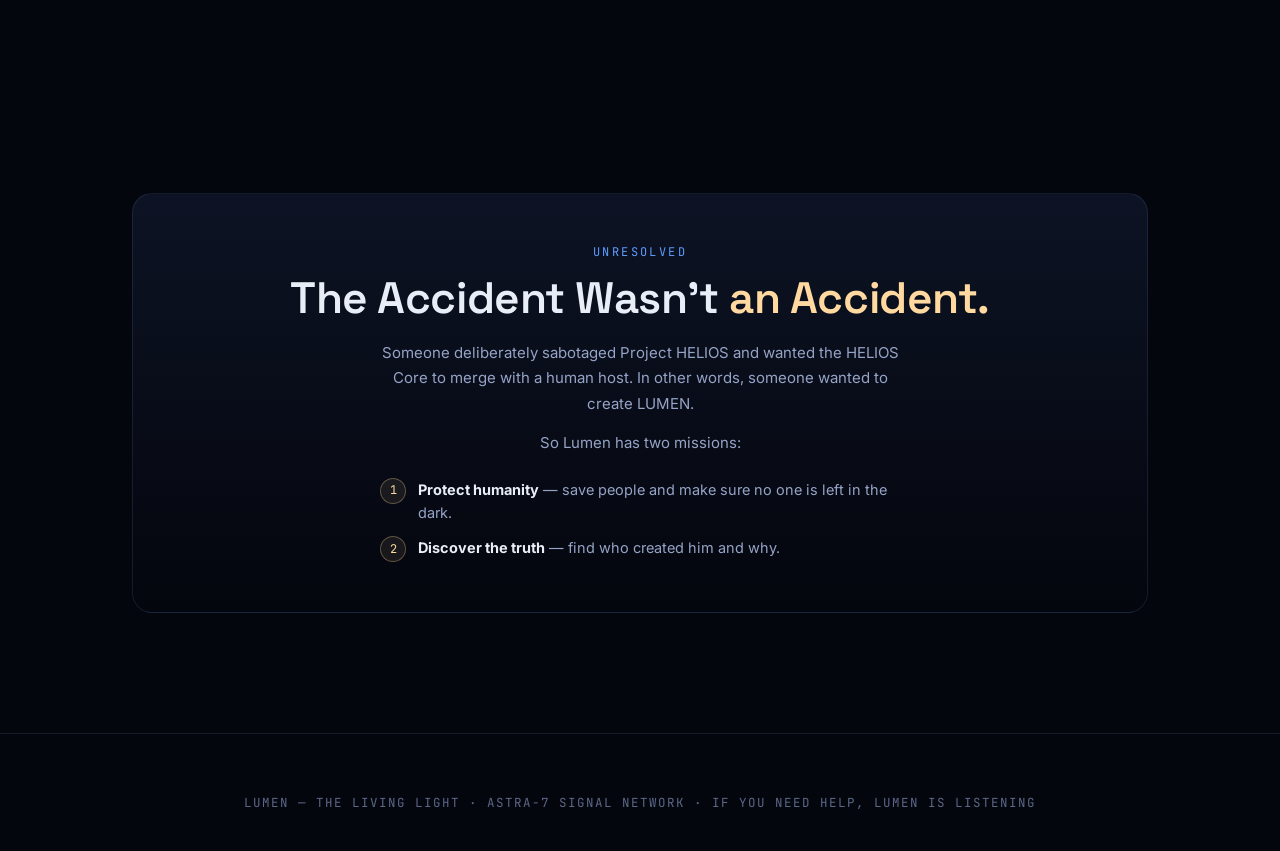
==== commit 903b145c: "second commit" ====
--- a/index.html
+++ b/index.html
@@ -1,865 +1,359 @@
-<!DOCTYPE html>
+<!doctype html>
 <html lang="en">
 <head>
-<meta charset="UTF-8">
-<meta name="viewport" content="width=device-width, initial-scale=1.0">
-<title>LUMEN — The Living Light</title>
-<link rel="preconnect" href="https://fonts.googleapis.com">
-<link href="https://fonts.googleapis.com/css2?family=Space+Grotesk:wght@400;500;600;700&family=Inter:wght@400;500;600&family=JetBrains+Mono:wght@400;500&family=Fraunces:ital,opsz,wght@0,9..144,300;0,9..144,500;0,9..144,600;1,9..144,400&family=Cormorant+Garamond:ital,wght@0,400;0,500;1,400;1,500&display=swap" rel="stylesheet">
-<style>
-:root{--void:#04060d;--deep:#080c18;--panel:#0d1324;--panel-2:#101830;--line:rgba(120,150,220,0.14);--blue:#3d7bff;--blue-soft:#5b9bff;--blue-deep:#16244a;--gold:#ffd9a0;--gold-bright:#fff2d4;--ember:#ff7a4d;--text:#e8edf7;--muted:#8b96b8;--faint:#5c6788;}
-*{margin:0;padding:0;box-sizing:border-box;}
-html{scroll-behavior:smooth;}
-body{background:var(--void);color:var(--text);font-family:'Inter',sans-serif;overflow-x:hidden;position:relative;}
-::selection{background:var(--blue);color:#fff;}
-#field{position:fixed;inset:0;z-index:0;pointer-events:none;}
-.wrap{max-width:1080px;margin:0 auto;padding:0 32px;position:relative;z-index:2;}
-a{color:inherit;}
-
-/* INTRO */
-html.intro-lock,html.intro-lock body{overflow:hidden;height:100%;}
-#introOverlay{position:fixed;inset:0;z-index:9999;background:radial-gradient(ellipse 60% 45% at 50% 46%,rgba(255,224,170,0.05),transparent 60%),radial-gradient(ellipse at 50% 55%,#070b16 0%,#030509 60%,#000 100%);display:flex;align-items:center;justify-content:center;overflow:hidden;transition:opacity .9s cubic-bezier(.4,0,.2,1);}
-#introOverlay.fade-out{opacity:0;pointer-events:none;}
-#introCanvas{position:absolute;inset:0;}
-#introOverlay::after{content:'';position:absolute;inset:0;pointer-events:none;z-index:1;background:radial-gradient(ellipse at 50% 50%,transparent 40%,rgba(0,0,0,0.55) 100%);}
-#introSeed{position:absolute;top:50%;left:50%;z-index:3;width:4px;height:4px;border-radius:50%;transform:translate(-50%,-50%) scale(0);background:var(--gold-bright);box-shadow:0 0 8px 2px rgba(255,242,212,0.9);opacity:0;}
-#introSeed.bloom{animation:seedbloom 1.8s cubic-bezier(.2,.8,.2,1) forwards;}
-@keyframes seedbloom{0%{opacity:0;transform:translate(-50%,-50%) scale(0);}35%{opacity:1;transform:translate(-50%,-50%) scale(1);}100%{opacity:0;transform:translate(-50%,-50%) scale(1);}}
-#introLine{position:absolute;top:50%;left:50%;z-index:3;height:1px;width:0;transform:translate(-50%,-50%);background:linear-gradient(90deg,transparent,rgba(255,242,212,0.9) 20%,#fff 50%,rgba(255,242,212,0.9) 80%,transparent);box-shadow:0 0 14px 1px rgba(255,224,170,0.7);opacity:0;}
-#introLine.draw{opacity:1;animation:linedraw 1.4s cubic-bezier(.32,.9,.18,1) forwards;}
-@keyframes linedraw{0%{width:0;}70%{width:min(640px,82vw);}100%{width:min(640px,82vw);opacity:.9;}}
-#introLine.retract{animation:lineretract .8s cubic-bezier(.5,0,.3,1) forwards;}
-@keyframes lineretract{to{opacity:0;width:0;}}
-#introRing{position:absolute;top:50%;left:50%;z-index:2;width:10px;height:10px;border-radius:50%;transform:translate(-50%,-50%) scale(1);border:1px solid rgba(255,224,170,0.55);opacity:0;}
-#introRing.expand{animation:ringexpand 2.2s cubic-bezier(.15,.7,.2,1) forwards;}
-@keyframes ringexpand{0%{opacity:.8;transform:translate(-50%,-50%) scale(1);}100%{opacity:0;transform:translate(-50%,-50%) scale(60);}}
-#introContent{position:relative;z-index:4;text-align:center;padding:0 24px;transition:opacity .8s ease,filter .8s ease;}
-#introContent.dissolve{opacity:0;filter:blur(6px);}
-.intro-luxe{background:linear-gradient(100deg,#c9974f 0%,#fffaf0 12%,var(--gold-bright) 24%,var(--gold) 38%,#d9b479 50%,var(--gold) 62%,var(--gold-bright) 76%,#fffaf0 88%,#c9974f 100%);background-size:340% 100%;background-position:100% 0;-webkit-background-clip:text;background-clip:text;color:transparent;text-shadow:0 0 50px rgba(255,217,160,0.22);}
-#introWorld{font-family:'Fraunces',serif;font-weight:700;font-size:clamp(15px,3.2vw,28px);text-transform:uppercase;color:#b9f3ff;letter-spacing:.92em;opacity:0;position:relative;text-shadow:0 0 5px rgba(100,220,255,.8),0 0 15px rgba(50,190,255,.6),0 0 35px rgba(30,150,255,.45);transform:translateY(20px) scale(.96);filter:blur(10px);transition:opacity 1.5s cubic-bezier(.16,.9,.15,1),letter-spacing 1.9s cubic-bezier(.16,.9,.15,1),transform 1.7s cubic-bezier(.16,.9,.15,1),filter 1.6s cubic-bezier(.16,.9,.15,1);}
-#introWorld.show{opacity:.92;letter-spacing:.42em;transform:translateY(0) scale(1);filter:blur(0);animation:worldGlow 3.2s ease-in-out 1.9s infinite alternate;}
-@keyframes worldGlow{0%{text-shadow:0 0 5px rgba(100,220,255,.7),0 0 15px rgba(50,190,255,.5),0 0 30px rgba(30,150,255,.35);}100%{text-shadow:0 0 8px rgba(180,245,255,1),0 0 25px rgba(50,210,255,.9),0 0 55px rgba(30,150,255,.7),0 0 90px rgba(0,120,255,.35);}}
-#introLumen{font-family:'Fraunces',serif;font-weight:300;font-size:clamp(52px,12vw,132px);line-height:1;margin-top:22px;letter-spacing:.6em;opacity:0;transform:translateY(14px) scale(.97);filter:blur(14px);transition:opacity 1.8s cubic-bezier(.13,.85,.1,1),letter-spacing 2.3s cubic-bezier(.13,.85,.1,1),transform 1.9s cubic-bezier(.13,.85,.1,1),filter 1.8s cubic-bezier(.13,.85,.1,1),background-position 2.6s ease-out .3s;}
-#introLumen.show{opacity:1;letter-spacing:.015em;transform:translateY(0) scale(1);filter:blur(0);font-weight:500;background-position:0% 0;}
-#introLumen.show.shimmer{animation:lumenShimmer 3.4s ease-in-out 2.4s infinite;}
-@keyframes lumenShimmer{0%,100%{background-position:0% 0;}50%{background-position:-120% 0;}}
-#introLiving{font-family:'Cormorant Garamond',serif;font-style:italic;font-weight:500;font-size:clamp(16px,2.4vw,22px);color:#e9e2cf;letter-spacing:.32em;opacity:0;transform:translateY(10px);filter:blur(4px);transition:opacity 1.3s cubic-bezier(.22,.8,.2,1),transform 1.3s cubic-bezier(.22,.8,.2,1),letter-spacing 1.5s cubic-bezier(.22,.8,.2,1),filter 1.3s cubic-bezier(.22,.8,.2,1);}
-#introLiving.show{opacity:1;transform:translateY(0);letter-spacing:.06em;filter:blur(0);}
-.intro-divider{display:flex;align-items:center;justify-content:center;gap:14px;margin-top:26px;opacity:0;transition:opacity 1s ease;}
-.intro-divider.show{opacity:1;}
-.intro-divider .dl{width:52px;height:1px;background:linear-gradient(90deg,transparent,rgba(255,224,170,.5));}
-.intro-divider .dr{width:52px;height:1px;background:linear-gradient(90deg,rgba(255,224,170,.5),transparent);}
-.intro-divider .dm{width:4px;height:4px;border-radius:50%;background:var(--gold-bright);box-shadow:0 0 10px 3px rgba(255,224,170,.85);}
-#introQuote{position:absolute;left:0;right:0;text-align:center;z-index:4;padding:0 24px;font-family:'Cormorant Garamond',serif;font-style:italic;font-weight:500;font-size:clamp(22px,3.6vw,38px);line-height:1.42;color:#f1ecdd;opacity:0;transform:translateY(4px);transition:opacity 1.2s ease,transform 1.2s ease;}
-#introQuote.show{opacity:1;transform:translateY(0);}
-#introSkip{position:absolute;bottom:26px;right:26px;z-index:5;background:transparent;border:1px solid var(--line);color:var(--muted);border-radius:20px;padding:8px 16px;font-size:11px;font-family:'JetBrains Mono',monospace;letter-spacing:.08em;cursor:pointer;opacity:0;transition:opacity .5s ease,border-color .25s,color .25s;}
-#introSkip.show{opacity:1;}
-#introSkip:hover{border-color:var(--gold);color:var(--gold);}
-
-/* HERO */
-.lumen-hero{min-height:100vh;position:relative;overflow:hidden;background:radial-gradient(circle at 75% 45%,rgba(61,123,255,.18),transparent 35%),radial-gradient(circle at 25% 70%,rgba(0,220,255,.08),transparent 35%),#04060d;color:#e8edf7;}
-.hero-grid{position:absolute;inset:0;background-image:linear-gradient(rgba(90,140,255,.055) 1px,transparent 1px),linear-gradient(90deg,rgba(90,140,255,.055) 1px,transparent 1px);background-size:50px 50px;mask-image:linear-gradient(to bottom,black,transparent);pointer-events:none;}
-.hero-vignette{position:absolute;inset:0;background:linear-gradient(90deg,rgba(4,6,13,.96) 0%,rgba(4,6,13,.70) 38%,rgba(4,6,13,.12) 75%,rgba(4,6,13,.55) 100%);pointer-events:none;}
-.lumen-nav{position:absolute;top:0;left:0;right:0;height:100px;padding:0 6vw;display:flex;align-items:center;justify-content:space-between;z-index:20;}
-.lumen-logo{display:flex;align-items:center;gap:12px;font-family:'Space Grotesk',sans-serif;font-size:24px;font-weight:700;letter-spacing:.25em;color:#f2f5ff;}
-.logo-symbol{width:35px;height:35px;display:grid;place-items:center;color:#ffd9a0;font-size:24px;border:1px solid rgba(255,217,160,.5);border-radius:50%;box-shadow:0 0 20px rgba(255,217,160,.25);}
-.lumen-nav nav{display:flex;gap:42px;}
-.lumen-nav nav a{color:#8b96b8;text-decoration:none;font-family:'JetBrains Mono',monospace;font-size:11px;letter-spacing:.28em;transition:.3s;}
-.lumen-nav nav a:hover{color:#5b9bff;text-shadow:0 0 15px rgba(91,155,255,.7);}
-.lumen-hero-content{min-height:100vh;max-width:1450px;margin:auto;padding:140px 6vw 100px;display:grid;grid-template-columns:.9fr 1.1fr;align-items:center;position:relative;z-index:5;}
-.lumen-hero-text{position:relative;z-index:10;max-width:680px;}
-.hero-status{width:fit-content;display:flex;align-items:center;gap:12px;padding:9px 18px;border:1px solid rgba(0,220,255,.35);border-radius:30px;color:#00dfff;font-family:'JetBrains Mono',monospace;font-size:11px;letter-spacing:.3em;margin-bottom:40px;background:rgba(0,220,255,.025);box-shadow:0 0 25px rgba(0,220,255,.06);}
-.status-dot{width:8px;height:8px;border-radius:50%;background:#00eaff;box-shadow:0 0 12px #00eaff;animation:statusPulse 1.8s infinite;}
-@keyframes statusPulse{0%,100%{opacity:.5;transform:scale(.8);}50%{opacity:1;transform:scale(1.2);}}
-.hero-small-title{font-family:'JetBrains Mono',monospace;font-size:14px;letter-spacing:.45em;color:#8b96b8;margin-bottom:4px;}
-.lumen-hero h1{margin:0;font-family:'Space Grotesk',sans-serif;font-size:clamp(90px,12vw,180px);line-height:.85;letter-spacing:-.06em;font-weight:800;color:#eef3ff;text-shadow:0 0 50px rgba(255,255,255,.08);animation:lumenTitle 1.2s ease-out;}
-@keyframes lumenTitle{from{opacity:0;transform:translateX(-40px);filter:blur(12px);}to{opacity:1;transform:translateX(0);filter:blur(0);}}
-.hero-subtitle{margin-top:18px;font-family:'Cormorant Garamond',serif;font-style:italic;font-size:clamp(24px,3vw,42px);letter-spacing:.12em;color:#00dfff;text-shadow:0 0 25px rgba(0,220,255,.35);}
-.hero-line{width:280px;height:1px;margin:28px 0;background:linear-gradient(90deg,#ffd9a0,rgba(255,217,160,.1),transparent);}
-.hero-line span{display:block;width:7px;height:7px;transform:translateY(-3px);border-radius:50%;background:#ffd9a0;box-shadow:0 0 15px #ffd9a0;}
-.lumen-hero-text p{max-width:600px;margin:0;color:#8b96b8;font-family:'Cormorant Garamond',serif;font-size:20px;line-height:1.65;font-weight:500;}
-.hero-buttons{display:flex;gap:16px;margin-top:38px;flex-wrap:wrap;}
-.hero-btn{min-height:58px;padding:0 30px;display:flex;align-items:center;justify-content:center;gap:22px;border-radius:40px;font-family:'Space Grotesk',sans-serif;font-size:14px;font-weight:700;letter-spacing:.05em;text-decoration:none;cursor:pointer;transition:transform .3s,box-shadow .3s,border-color .3s;}
-.hero-btn.primary{border:none;background:linear-gradient(135deg,#00eaff,#00b9dd);color:#031016;box-shadow:0 0 30px rgba(0,220,255,.18);}
-.hero-btn.primary:hover{transform:translateY(-4px);box-shadow:0 12px 35px rgba(0,220,255,.3);}
-.hero-btn.secondary{border:1px solid rgba(91,155,255,.35);color:#dce5ff;background:rgba(10,20,40,.35);backdrop-filter:blur(8px);}
-.hero-btn.secondary:hover{transform:translateY(-4px);border-color:#5b9bff;color:#5b9bff;}
-.lumen-hero-visual{position:relative;height:min(760px,80vh);display:flex;align-items:center;justify-content:center;}
-.hero-orb-glow{position:absolute;width:500px;height:500px;border-radius:50%;background:radial-gradient(circle,rgba(61,123,255,.28),rgba(0,220,255,.08) 35%,transparent 70%);filter:blur(15px);animation:orbGlow 5s ease-in-out infinite;}
-@keyframes orbGlow{0%,100%{transform:scale(.92);opacity:.65;}50%{transform:scale(1.08);opacity:1;}}
-.hero-light-circle{position:absolute;width:560px;height:560px;border-radius:50%;border:1px solid rgba(91,155,255,.3);box-shadow:0 0 40px rgba(61,123,255,.15),inset 0 0 40px rgba(61,123,255,.08);animation:circleRotate 20s linear infinite;}
-.hero-light-circle::before{content:'';position:absolute;inset:35px;border-radius:50%;border:1px solid rgba(255,217,160,.25);}
-.hero-light-circle::after{content:'';position:absolute;inset:100px;border-radius:50%;border:1px dashed rgba(0,220,255,.2);}
-@keyframes circleRotate{from{transform:rotate(0deg);}to{transform:rotate(360deg);}}
-.lumen-character{position:relative;width:min(620px,47vw);z-index:5;animation:characterFloat 6s ease-in-out infinite;}
-.lumen-character img{width:100%;height:auto;display:block;object-fit:contain;filter:drop-shadow(0 0 25px rgba(61,123,255,.35)) drop-shadow(0 25px 45px rgba(0,0,0,.6));}
-@keyframes characterFloat{0%,100%{transform:translateY(8px);}50%{transform:translateY(-14px);}}
-.energy-ring{position:absolute;border-radius:50%;border:2px solid rgba(128,100,255,.35);pointer-events:none;z-index:1;}
-.ring-1{width:400px;height:120px;right:-60px;top:100px;transform:rotate(-8deg);box-shadow:0 0 20px rgba(128,80,255,.3);animation:ringFloat 6s ease-in-out infinite;}
-.ring-2{width:280px;height:90px;right:170px;top:210px;transform:rotate(-10deg);border-color:rgba(0,220,255,.28);animation:ringFloat 7s ease-in-out infinite reverse;}
-.ring-3{width:190px;height:60px;right:30px;bottom:180px;transform:rotate(-15deg);border-color:rgba(255,217,160,.2);animation:ringFloat 5s ease-in-out infinite;}
-@keyframes ringFloat{0%,100%{transform:translateY(0) rotate(-8deg);}50%{transform:translateY(-18px) rotate(-4deg);}}
-.particle{position:absolute;width:4px;height:4px;border-radius:50%;background:#00eaff;box-shadow:0 0 12px #00eaff;animation:particleFloat 4s ease-in-out infinite;}
-.p1{top:20%;right:18%;} .p2{top:38%;right:5%;animation-delay:1s;} .p3{top:65%;right:15%;animation-delay:2s;} .p4{top:25%;left:20%;animation-delay:1.5s;} .p5{bottom:25%;left:40%;animation-delay:.5s;}
-@keyframes particleFloat{0%,100%{opacity:.2;transform:translateY(0);}50%{opacity:1;transform:translateY(-20px);}}
-.hero-bottom{position:absolute;left:6vw;right:6vw;bottom:32px;z-index:15;display:flex;align-items:center;gap:18px;}
-.hero-info{height:43px;padding:0 18px;display:flex;align-items:center;gap:10px;border:1px solid rgba(91,155,255,.25);border-radius:8px;background:rgba(5,12,28,.55);backdrop-filter:blur(8px);color:#8b96b8;font-family:'JetBrains Mono',monospace;font-size:10px;letter-spacing:.12em;}
-.hero-info strong{color:#00eaff;font-weight:500;}
-.info-dot{width:6px;height:6px;border-radius:50%;background:#00eaff;box-shadow:0 0 10px #00eaff;}
-.resonance{gap:14px;}
-.resonance-bar{width:120px;height:5px;overflow:hidden;border-radius:10px;background:rgba(91,155,255,.15);}
-.resonance-bar span{display:block;width:98%;height:100%;border-radius:10px;background:linear-gradient(90deg,#00dfff,#6c7cff);box-shadow:0 0 10px rgba(0,220,255,.5);animation:resonanceLoad 2s ease-out;}
-@keyframes resonanceLoad{from{width:0;}to{width:98%;}}
-.hero-scroll{margin-left:auto;display:flex;align-items:center;gap:12px;color:#5c6788;font-family:'JetBrains Mono',monospace;font-size:10px;letter-spacing:.25em;}
-.hero-scroll span{font-size:18px;color:#8b96b8;animation:scrollBounce 1.8s infinite;}
-@keyframes scrollBounce{0%,100%{transform:translateY(0);}50%{transform:translateY(6px);}}
-
-/* SECTIONS GENERAL */
-section{position:relative;z-index:2;padding:120px 0;}
-.section-head{margin-bottom:56px;}
-.section-eyebrow{font-family:'JetBrains Mono',monospace;font-size:12px;color:var(--blue-soft);letter-spacing:.2em;text-transform:uppercase;margin-bottom:10px;}
-h2{font-family:'Space Grotesk',sans-serif;font-weight:600;font-size:clamp(28px,4vw,44px);letter-spacing:-.01em;}
-h2 .accent{color:var(--gold);}
-.lead{color:var(--muted);max-width:560px;font-size:16px;line-height:1.7;margin-top:14px;}
-
-/* PROFILE */
-.profile-grid{display:grid;grid-template-columns:1.1fr 1fr;gap:48px;align-items:center;}
-.profile-card{background:linear-gradient(160deg,var(--panel),var(--panel-2));border:1px solid var(--line);border-radius:18px;padding:36px;position:relative;overflow:hidden;}
-.profile-card::after{content:'';position:absolute;top:-40%;right:-30%;width:60%;height:120%;background:radial-gradient(circle,rgba(61,123,255,.15),transparent 70%);}
-.pf-row{display:flex;justify-content:space-between;padding:14px 0;border-bottom:1px solid var(--line);font-size:14px;position:relative;z-index:1;}
-.pf-row:last-child{border-bottom:none;}
-.pf-label{color:var(--faint);font-family:'JetBrains Mono',monospace;font-size:11px;letter-spacing:.12em;text-transform:uppercase;padding-top:2px;}
-.pf-value{text-align:right;color:var(--text);font-weight:500;max-width:60%;}
-.mission-box{margin-top:20px;padding:20px;border-left:2px solid var(--gold);background:rgba(255,217,160,.05);border-radius:0 10px 10px 0;font-style:italic;color:var(--gold-bright);font-size:15px;position:relative;z-index:1;}
-.trait-pills{display:flex;gap:8px;flex-wrap:wrap;margin-top:18px;}
-.pill{font-size:12px;font-family:'JetBrains Mono',monospace;color:var(--blue-soft);border:1px solid rgba(93,150,255,.3);padding:5px 12px;border-radius:999px;}
-
-/* TIMELINE */
-.timeline{position:relative;padding-left:44px;}
-.timeline::before{content:'';position:absolute;left:11px;top:6px;bottom:6px;width:1px;background:linear-gradient(var(--blue),transparent 95%);}
-.tl-item{position:relative;padding-bottom:56px;transition:opacity .6s ease,transform .6s ease;}
-.tl-item:last-child{padding-bottom:0;}
-#origin.story-mode{background:radial-gradient(ellipse 70% 50% at 50% 20%,rgba(61,123,255,.06),transparent 70%);}
-#origin.story-mode .section-head{text-align:center;}
-#origin.story-mode .section-head .lead,#origin.story-mode .section-eyebrow{margin-left:auto;margin-right:auto;}
-#origin.story-mode .timeline{max-width:640px;margin:0 auto;}
-#origin.story-mode .tl-item{opacity:.32;transform:translateX(6px);}
-#origin.story-mode .tl-item.active{opacity:1;transform:translateX(0);}
-#origin.story-mode .tl-item.active .tl-h{color:var(--gold-bright);}
-.story-badge{display:inline-flex;align-items:center;gap:8px;font-family:'JetBrains Mono',monospace;font-size:11px;letter-spacing:.2em;color:var(--gold);border:1px solid rgba(255,217,160,.3);background:rgba(255,217,160,.06);padding:7px 16px;border-radius:999px;margin-bottom:18px;opacity:0;transform:translateY(-6px);transition:opacity .5s ease,transform .5s ease;}
-.story-badge.show{opacity:1;transform:translateY(0);}
-.story-badge .dot{width:5px;height:5px;border-radius:50%;background:var(--gold);box-shadow:0 0 6px 2px var(--gold);animation:corepulse 1.8s ease-in-out infinite;}
-@keyframes corepulse{0%,100%{opacity:.7;transform:scale(.9);}50%{opacity:1;transform:scale(1.15);}}
-.tl-dot{position:absolute;left:-44px;top:2px;width:23px;height:23px;border-radius:50%;background:var(--deep);border:1px solid var(--blue-soft);display:flex;align-items:center;justify-content:center;font-family:'JetBrains Mono',monospace;font-size:10px;color:var(--blue-soft);}
-.tl-item.warn .tl-dot{border-color:var(--ember);color:var(--ember);}
-.tl-tag{font-family:'JetBrains Mono',monospace;font-size:11px;color:var(--blue-soft);letter-spacing:.14em;text-transform:uppercase;margin-bottom:6px;}
-.tl-h{font-family:'Space Grotesk',sans-serif;font-size:22px;font-weight:600;margin-bottom:10px;}
-.tl-p{color:var(--muted);font-size:15px;line-height:1.7;max-width:600px;}
-.tl-quote{margin-top:14px;font-style:italic;color:var(--gold-bright);font-size:14px;border-left:2px solid var(--gold);padding-left:14px;}
-.tl-steps{margin-top:14px;display:flex;flex-direction:column;gap:8px;}
-.tl-step{display:flex;gap:10px;font-size:14px;color:var(--muted);align-items:flex-start;}
-.tl-step b{color:var(--blue-soft);font-family:'JetBrains Mono',monospace;font-size:12px;min-width:16px;}
-
-/* POWERS */
-.powers-grid{display:grid;grid-template-columns:repeat(3,1fr);gap:1px;background:var(--line);border:1px solid var(--line);border-radius:18px;overflow:hidden;}
-.power-card{background:var(--panel);padding:32px 26px;transition:background .3s;cursor:default;}
-.power-card:hover{background:var(--panel-2);}
-.power-icon{width:40px;height:40px;border-radius:10px;display:flex;align-items:center;justify-content:center;background:rgba(61,123,255,.12);border:1px solid rgba(93,150,255,.25);margin-bottom:16px;font-size:18px;color:var(--gold);}
-.power-name{font-family:'Space Grotesk',sans-serif;font-weight:600;font-size:17px;margin-bottom:8px;}
-.power-desc{color:var(--muted);font-size:13.5px;line-height:1.6;}
-
-/* ULTIMATE */
-.ultimate{background:radial-gradient(circle at 30% 20%,rgba(255,217,160,.08),transparent 60%),var(--panel);border:1px solid var(--line);border-radius:20px;padding:48px;display:grid;grid-template-columns:1fr 1fr;gap:40px;align-items:center;}
-.prism{width:100%;aspect-ratio:1;position:relative;}
-.ultimate-list{list-style:none;display:flex;flex-direction:column;gap:12px;margin-top:18px;}
-.ultimate-list li{font-size:14.5px;color:var(--muted);padding-left:22px;position:relative;}
-.ultimate-list li::before{content:'◆';position:absolute;left:0;color:var(--gold);font-size:9px;top:5px;}
-.cost-note{margin-top:22px;padding:14px 16px;border:1px solid rgba(255,122,77,.3);background:rgba(255,122,77,.06);border-radius:10px;font-size:13.5px;color:#ffb595;}
-
-/* WEAKNESS */
-.weakness{border:1px solid rgba(255,122,77,.35);border-radius:18px;padding:40px;background:linear-gradient(160deg,rgba(255,122,77,.06),transparent);position:relative;overflow:hidden;}
-.weakness::before{content:'CORE MELTDOWN';position:absolute;top:16px;right:20px;font-family:'JetBrains Mono',monospace;font-size:10px;letter-spacing:.2em;color:var(--ember);opacity:.6;animation:blinker 1.6s step-start infinite;}
-@keyframes blinker{50%{opacity:.15;}}
-.heat-bar{height:6px;border-radius:4px;background:rgba(255,255,255,.06);margin:24px 0;overflow:hidden;}
-.heat-fill{height:100%;width:30%;border-radius:4px;background:linear-gradient(90deg,#ffb595,var(--ember));animation:heatup 6s ease-in-out infinite;}
-@keyframes heatup{0%,100%{width:22%;}50%{width:88%;}}
-.weak-list{display:flex;flex-wrap:wrap;gap:10px;margin-top:8px;}
-.weak-list span{font-size:12.5px;font-family:'JetBrains Mono',monospace;color:#ffb595;border:1px solid rgba(255,122,77,.3);padding:6px 12px;border-radius:999px;}
-
-/* HQ */
-.hq-grid{display:grid;grid-template-columns:1fr 1fr;gap:48px;align-items:start;}
-.hq-list{list-style:none;display:flex;flex-direction:column;gap:14px;}
-.hq-list li{display:flex;gap:12px;align-items:flex-start;font-size:14.5px;color:var(--muted);}
-.hq-list li::before{content:'';width:6px;height:6px;border-radius:50%;background:var(--blue-soft);margin-top:6px;flex-shrink:0;box-shadow:0 0 6px var(--blue-soft);}
-.map-panel{border:1px solid var(--line);border-radius:16px;padding:26px;background:var(--panel);min-height:240px;position:relative;overflow:hidden;}
-.radar{position:absolute;inset:0;display:flex;align-items:center;justify-content:center;}
-.radar-ring{position:absolute;border:1px solid rgba(93,150,255,.18);border-radius:50%;}
-.radar-sweep{position:absolute;width:50%;height:1px;top:50%;left:50%;background:linear-gradient(90deg,var(--blue-soft),transparent);transform-origin:left center;animation:sweep 4s linear infinite;}
-@keyframes sweep{to{transform:rotate(360deg);}}
-
-/* PHILOSOPHY / MISSION */
-.philosophy{text-align:center;padding:100px 0;}
-.big-quote{font-family:'Space Grotesk',sans-serif;font-weight:600;font-size:clamp(26px,4.5vw,46px);line-height:1.3;max-width:760px;margin:0 auto;color:var(--gold-bright);}
-.attribution{margin-top:22px;color:var(--faint);font-family:'JetBrains Mono',monospace;font-size:12px;letter-spacing:.14em;}
-.mission-body{max-width:680px;margin:34px auto 0;text-align:left;color:var(--muted);font-size:15.5px;line-height:1.75;}
-.mission-body b{color:var(--text);font-weight:600;}
-.mission-quote{max-width:680px;margin:26px auto 0;text-align:left;border-left:2px solid var(--gold);padding-left:16px;font-style:italic;color:var(--gold-bright);font-size:15px;}
-
-/* MYSTERY */
-.mystery{border:1px solid var(--line);border-radius:20px;padding:50px;background:linear-gradient(180deg,var(--panel),var(--void));text-align:center;}
-.mystery p{color:var(--muted);max-width:520px;margin:14px auto 0;line-height:1.7;font-size:15px;}
-.mystery .flicker{color:var(--gold);font-family:'Space Grotesk',sans-serif;font-weight:600;animation:flicker 3s infinite;}
-@keyframes flicker{0%,19%,21%,23%,54%,56%,100%{opacity:1;}20%,22%,55%{opacity:.35;}}
-.mission-list{list-style:none;max-width:520px;margin:22px auto 0;display:flex;flex-direction:column;gap:12px;text-align:left;}
-.mission-list li{display:flex;gap:12px;align-items:flex-start;color:var(--muted);font-size:14.5px;line-height:1.6;}
-.mission-list .num{flex-shrink:0;width:26px;height:26px;border-radius:50%;background:rgba(255,217,160,.08);border:1px solid rgba(255,217,160,.3);color:var(--gold);font-family:'JetBrains Mono',monospace;font-size:12px;display:flex;align-items:center;justify-content:center;}
-.mission-list b{color:var(--text);}
-
-/* FOOTER */
-footer{padding:60px 0 40px;text-align:center;color:var(--faint);font-size:12.5px;border-top:1px solid var(--line);}
-
-/* CHAT */
-#orb{position:fixed;bottom:28px;right:28px;z-index:100;width:64px;height:64px;border-radius:50%;background:radial-gradient(circle at 35% 30%,var(--gold-bright),var(--gold) 55%,#7a5a1f 100%);border:none;cursor:pointer;box-shadow:0 0 30px 6px rgba(255,217,160,.35),0 8px 24px rgba(0,0,0,.4);animation:orbfloat 3.4s ease-in-out infinite;}
-@keyframes orbfloat{0%,100%{transform:translateY(0);}50%{transform:translateY(-8px);}}
-#orb::after{content:'';position:absolute;inset:-8px;border-radius:50%;border:1px solid rgba(255,217,160,.35);animation:ping 2.2s ease-out infinite;}
-@keyframes ping{0%{transform:scale(.9);opacity:.7;}100%{transform:scale(1.6);opacity:0;}}
-#orbBadge{position:absolute;top:-4px;right:-4px;width:16px;height:16px;border-radius:50%;background:var(--blue);border:2px solid var(--void);font-size:9px;display:flex;align-items:center;justify-content:center;color:#fff;font-family:'JetBrains Mono',monospace;}
-#chatPanel{position:fixed;bottom:24px;right:24px;z-index:101;width:380px;max-width:92vw;height:600px;max-height:82vh;background:linear-gradient(180deg,#0a0f1f,#060911);border:1px solid var(--line);border-radius:20px;box-shadow:0 30px 80px rgba(0,0,0,.6),0 0 40px rgba(61,123,255,.08);display:flex;flex-direction:column;overflow:hidden;transform:translateY(24px) scale(.96);opacity:0;pointer-events:none;transition:transform .35s cubic-bezier(.2,.9,.25,1),opacity .3s;}
-#chatPanel.open{transform:translateY(0) scale(1);opacity:1;pointer-events:all;}
-.chat-head{display:flex;align-items:center;gap:12px;padding:16px 18px;border-bottom:1px solid var(--line);background:rgba(61,123,255,.04);}
-.chat-avatar{width:34px;height:34px;border-radius:50%;background:radial-gradient(circle at 35% 30%,var(--gold-bright),var(--gold));flex-shrink:0;box-shadow:0 0 12px rgba(255,217,160,.5);}
-.chat-title{font-family:'Space Grotesk',sans-serif;font-weight:600;font-size:14.5px;}
-.chat-status{font-size:11px;color:var(--blue-soft);display:flex;align-items:center;gap:6px;}
-.chat-status .dot{width:6px;height:6px;border-radius:50%;background:#4ade80;box-shadow:0 0 6px #4ade80;}
-.chat-close{margin-left:auto;background:none;border:none;color:var(--faint);cursor:pointer;font-size:18px;line-height:1;padding:4px;}
-.chat-close:hover{color:var(--text);}
-#chatBody{flex:1;overflow-y:auto;padding:18px;display:flex;flex-direction:column;gap:12px;}
-#chatBody::-webkit-scrollbar{width:5px;}
-#chatBody::-webkit-scrollbar-thumb{background:var(--blue-deep);border-radius:4px;}
-.msg{max-width:82%;padding:11px 14px;border-radius:14px;font-size:13.8px;line-height:1.5;animation:msgIn .3s ease;}
-@keyframes msgIn{from{opacity:0;transform:translateY(6px);}to{opacity:1;transform:translateY(0);}}
-.msg.bot{align-self:flex-start;background:var(--panel-2);border:1px solid var(--line);border-bottom-left-radius:4px;}
-.msg.user{align-self:flex-end;background:linear-gradient(135deg,var(--blue),#2a5cd6);color:#fff;border-bottom-right-radius:4px;}
-.msg.system{align-self:center;font-family:'JetBrains Mono',monospace;font-size:11px;color:var(--gold);border:1px dashed rgba(255,217,160,.3);background:rgba(255,217,160,.05);padding:8px 12px;text-align:center;max-width:100%;}
-.typing{display:flex;gap:4px;padding:12px 14px;align-self:flex-start;background:var(--panel-2);border-radius:14px;border-bottom-left-radius:4px;border:1px solid var(--line);}
-.typing span{width:6px;height:6px;border-radius:50%;background:var(--blue-soft);animation:tdot 1.2s infinite ease-in-out;}
-.typing span:nth-child(2){animation-delay:.15s;}
-.typing span:nth-child(3){animation-delay:.3s;}
-@keyframes tdot{0%,60%,100%{transform:translateY(0);opacity:.4;}30%{transform:translateY(-4px);opacity:1;}}
-#chatOptions{display:flex;flex-wrap:wrap;gap:8px;padding:0 18px 10px;}
-.opt-btn{font-size:12.5px;border:1px solid var(--blue-deep);color:var(--blue-soft);background:rgba(61,123,255,.06);padding:8px 13px;border-radius:999px;cursor:pointer;transition:all .2s;}
-.opt-btn:hover{background:var(--blue);color:#fff;border-color:var(--blue);}
-.chat-input-row{display:flex;gap:8px;padding:14px;border-top:1px solid var(--line);}
-#chatInput{flex:1;background:var(--panel);border:1px solid var(--line);border-radius:12px;padding:11px 14px;color:var(--text);font-family:'Inter',sans-serif;font-size:13.8px;outline:none;}
-#chatInput:focus{border-color:var(--blue-soft);}
-#chatSend{background:linear-gradient(135deg,var(--gold-bright),var(--gold));border:none;border-radius:12px;width:42px;color:#221507;cursor:pointer;font-size:15px;flex-shrink:0;}
-#chatSend:hover{opacity:.9;}
-
-/* MOBILE */
-@media(max-width:900px){
-.lumen-nav{height:80px;}
-.lumen-nav nav{display:none;}
-.lumen-hero-content{grid-template-columns:1fr;text-align:center;padding:120px 25px 120px;}
-.lumen-hero-text{margin:auto;}
-.hero-status{margin-left:auto;margin-right:auto;}
-.hero-line{margin-left:auto;margin-right:auto;}
-.lumen-hero-text p{margin-left:auto;margin-right:auto;}
-.hero-buttons{justify-content:center;}
-.lumen-hero-visual{height:500px;margin-top:-30px;}
-.lumen-character{width:min(520px,85vw);}
-.hero-light-circle{width:430px;height:430px;}
-.hero-bottom{bottom:20px;justify-content:center;}
-.hero-scroll{display:none;}
-.profile-grid{grid-template-columns:1fr;}
-.ultimate{grid-template-columns:1fr;}
-.hq-grid{grid-template-columns:1fr;}
-.powers-grid{grid-template-columns:repeat(2,1fr);}
-}
-@media(max-width:600px){
-.lumen-logo{font-size:18px;}
-.logo-symbol{width:29px;height:29px;}
-.hero-small-title{font-size:10px;}
-.lumen-hero h1{font-size:72px;}
-.hero-subtitle{font-size:25px;}
-.lumen-hero-text p{font-size:17px;}
-.hero-btn{width:100%;}
-.lumen-hero-visual{height:380px;}
-.hero-light-circle{width:320px;height:320px;}
-.hero-bottom{display:none;}
-.powers-grid{grid-template-columns:1fr;}
-.ultimate{padding:28px;}
-.weakness{padding:28px;}
-.mystery{padding:30px 22px;}
-}
-@media(prefers-reduced-motion:reduce){*{animation-duration:.001ms !important;animation-iteration-count:1 !important;transition-duration:.001ms !important;}}
-</style>
+  <meta charset="UTF-8" />
+  <meta name="viewport" content="width=device-width, initial-scale=1.0" />
+  <title>LUMEN — The Living Light</title>
+  <link rel="preconnect" href="https://fonts.googleapis.com">
+  <link rel="preconnect" href="https://fonts.gstatic.com" crossorigin>
+  <link href="https://fonts.googleapis.com/css2?family=Orbitron:wght@700;800;900&family=Rajdhani:wght@600;700&family=Space+Grotesk:wght@400;500;600;700&family=Inter:wght@400;500;600&family=JetBrains+Mono:wght@400;500;700&display=swap" rel="stylesheet">
+  <link rel="stylesheet" href="style.css">
 </head>
 <body>
 
-<!-- INTRO -->
-<div id="introOverlay">
-  <canvas id="introCanvas"></canvas>
-  <div id="introRing"></div>
-  <div id="introLine"></div>
-  <div id="introSeed"></div>
-  <div id="introContent">
-    <div id="introWorld">THE WORLD OF</div>
-    <div id="introLumen" class="intro-luxe">LUMEN</div>
-    <div id="introLiving">the living light</div>
-    <div class="intro-divider" id="introDivider"><span class="dl"></span><span class="dm"></span><span class="dr"></span></div>
-  </div>
-  <div id="introQuote">
-    &ldquo;No one should be left<br>in the dark.&rdquo;
-    <div class="intro-divider show" style="margin-top:22px;"><span class="dl"></span><span class="dm"></span><span class="dr"></span></div>
-  </div>
-  <button id="introSkip">SKIP INTRO</button>
-</div>
-
-<canvas id="field"></canvas>
-
-<!-- HERO -->
-<section class="lumen-hero" id="home">
-  <div class="hero-grid"></div>
-  <div class="hero-vignette"></div>
-  <div class="energy-ring ring-1"></div>
-  <div class="energy-ring ring-2"></div>
-  <div class="energy-ring ring-3"></div>
-
-  <header class="lumen-nav">
-    <div class="lumen-logo"><span class="logo-symbol">✦</span><span>LUMEN</span></div>
-    <nav>
-      <a href="#home">HOME</a>
-      <a href="#origin">ORIGIN</a>
-      <a href="#powers">POWERS</a>
-      <a href="#mission">MISSION</a>
-      <a href="#mystery">MYSTERY</a>
-    </nav>
-  </header>
-
-  <div class="lumen-hero-content">
-    <div class="lumen-hero-text">
-      <div class="hero-status"><span class="status-dot"></span>ASTRA-7 // SIGNAL ONLINE</div>
-      <div class="hero-small-title">THE WORLD OF</div>
-      <h1>LUMEN</h1>
-      <div class="hero-subtitle">THE LIVING LIGHT</div>
-      <div class="hero-line"><span></span></div>
-      <p>Once an engineer chasing the science of light — now the light itself. Lumen finds the people the dark has forgotten, and makes sure they're never left there alone.</p>
-      <div class="hero-buttons">
-        <button class="hero-btn primary" onclick="openChat()">TALK TO LUMEN <span>→</span></button>
-        <a href="#origin" class="hero-btn secondary" id="storyModeBtn">ENTER STORY MODE <span>⌄</span></a>
-      </div>
+  <!-- UNIQUE BOX-FREE COSMIC BOOT SYSTEM -->
+  <div class="boot-screen" id="bootScreen">
+    <div class="boot-space-field"></div>
+    <div class="boot-horizon-glow"></div>
+
+    <!-- Central Singularity & Orbiting Rings -->
+    <div class="boot-core-system">
+      <div class="boot-crosshair-h"></div>
+      <div class="boot-crosshair-v"></div>
+      <div class="boot-ring boot-ring-1"></div>
+      <div class="boot-ring boot-ring-2"></div>
+      <div class="boot-ring boot-ring-3"></div>
+      <div class="boot-singularity"></div>
     </div>
 
-    <div class="lumen-hero-visual">
-      <div class="hero-orb-glow"></div>
-      <div class="hero-light-circle"></div>
-      <div class="lumen-character"><img src="lumen-hero1.png" alt="Lumen - The Living Light"></div>
-      <span class="particle p1"></span>
-      <span class="particle p2"></span>
-      <span class="particle p3"></span>
-      <span class="particle p4"></span>
-      <span class="particle p5"></span>
+    <!-- Floating Clean Readout Cluster -->
+    <div class="boot-meta-cluster">
+      <p class="boot-eyebrow">ASTRA-7 // NEURAL SIGNAL SYSTEM</p>
+      <h1 class="boot-hero-title">HELIOS<span>CORE</span></h1>
+      
+      <div class="boot-telemetry-badge">
+        <span class="boot-badge-dot"></span>
+        <span id="bootStatusText">ALIGNING QUANTUM FREQUENCIES...</span>
+      </div>
+
+      <div class="boot-stream-track">
+        <div class="boot-stream-fill" id="progressBar">
+          <span class="boot-stream-head"></span>
+        </div>
+      </div>
+
+      <div class="boot-readout">
+        <span>PHOTON HARMONIC</span>
+        <strong id="progressText">0% ONLINE</strong>
+      </div>
     </div>
   </div>
 
-  <div class="hero-bottom">
-    <div class="hero-info"><span class="info-dot"></span>LUMINOUS CORE <strong>ACTIVE</strong></div>
-    <div class="hero-info resonance"><span>PHOTON RESONANCE</span> <strong>98%</strong><div class="resonance-bar"><span></span></div></div>
-    <div class="hero-scroll">SCROLL <span>↓</span></div>
-  </div>
-</section>
-
-<!-- PROFILE -->
-<section id="profile">
-  <div class="wrap">
-    <div class="profile-grid">
+  <!-- AMBIENT CANVAS -->
+  <canvas id="field"></canvas>
+
+  <!-- MAIN SITE -->
+  <main class="site" id="site">
+
+    <!-- HERO SECTION -->
+    <section class="hero" id="home">
+      <video autoplay muted loop playsinline preload="auto" aria-label="Abstract glowing light moving through a dark retro-futurist landscape">
+        <source src="./create_a_elegent_animated_vide.mp4" type="video/mp4" />
+        <source src="https://hebbkx1anhila5yf.public.blob.vercel-storage.com/create_a_elegent_animated_vide-hy5vtG8OSXGhKyMvok6VKEfZWRu99R.mp4" type="video/mp4" />
+      </video>
+      <div class="hero-vignette"></div>
+      <div class="hero-sweep"></div>
+      <div class="particles" id="particles"></div>
+
+      <header class="nav">
+        <a class="wordmark" href="#home"><span class="wordmark-dot"></span>LUMEN</a>
+        <nav>
+          <a href="#home">HOME</a>
+          <a href="#origin">ORIGIN</a>
+          <a href="#powers">POWERS</a>
+          <a href="#mission">MISSION</a>
+          <a href="#mystery">MYSTERY</a>
+        </nav>
+        <button class="nav-cta" onclick="openChat()">CONNECT ↗</button>
+      </header>
+
+      <!-- HERO CONTENT -->
+      <div class="hero-content">
+        <div class="hero-status-pill">
+          <span class="status-dot-pulse"></span>
+          SIGNAL GUARDIAN // ONLINE
+        </div>
+
+        <h1 class="hero-title-massive">
+          <span class="title-white-line">FIND YOUR</span>
+          <span class="title-cyan-line">INNER LIGHT.</span>
+        </h1>
+
+        <p class="hero-lead-text">
+          Every city has voices that disappear beneath the noise. <strong>LUMEN</strong> listens for the signals that others miss — and turns uncarried burdens into living light.
+        </p>
+
+        <div class="hero-actions-row">
+          <button class="btn-solid-cyan" onclick="openChat()">SEND YOUR SIGNAL <span>→</span></button>
+          <a href="#origin" class="btn-outline-cyan" id="storyModeBtn">DISCOVER LUMEN <span>⌄</span></a>
+        </div>
+      </div>
+
+      <!-- BOTTOM TELEMETRY BAR -->
+      <div class="hero-telemetry-bottom">
+        <div class="telemetry-chip">
+          <span class="status-dot-pulse"></span>
+          SIGNAL SYSTEM ONLINE
+        </div>
+        <div class="telemetry-chip">
+          RESONANCE LEVEL <strong>98%</strong>
+          <div class="telemetry-bar"><span></span></div>
+        </div>
+        <div class="telemetry-scroll">
+          SCROLL <span>↓</span>
+        </div>
+      </div>
+    </section>
+
+    <!-- 01: PROFILE -->
+    <section id="profile">
+      <div class="wrap">
+        <div class="profile-grid">
+          <div>
+            <div class="section-eyebrow">Character File</div>
+            <h2>Who is <span class="accent">Lumen</span></h2>
+            <p class="lead">Calm. Intelligent. Compassionate. A hero who listens before he acts — because most people who reach out have already run out of people who will.</p>
+            <div class="trait-pills">
+              <span class="pill">Calm</span>
+              <span class="pill">Intelligent</span>
+              <span class="pill">Compassionate</span>
+              <span class="pill">Listener</span>
+            </div>
+          </div>
+          <div class="profile-card">
+            <div class="pf-row"><span class="pf-label">Real Name</span><span class="pf-value">Aarav Menon</span></div>
+            <div class="pf-row"><span class="pf-label">Age</span><span class="pf-value">24</span></div>
+            <div class="pf-row"><span class="pf-label">Occupation</span><span class="pf-value">Photonics & Energy Systems Research Engineer</span></div>
+            <div class="pf-row"><span class="pf-label">Headquarters</span><span class="pf-value">Astra-7, beneath the Western Ghats</span></div>
+            <div class="mission-box">"No one should be left in the dark."</div>
+          </div>
+        </div>
+      </div>
+    </section>
+
+    <!-- 02: ORIGIN TIMELINE -->
+    <section id="origin">
+      <div class="wrap">
+        <div class="section-head">
+          <div class="story-badge" id="storyBadge"><span class="dot"></span>STORY MODE ENGAGED</div>
+          <div class="section-eyebrow">How he became Lumen</div>
+          <h2>Four moments, <span class="accent">one light</span></h2>
+        </div>
+        <div class="timeline">
+          <div class="tl-item">
+            <div class="tl-dot">01</div>
+            <div class="tl-tag">Origin</div>
+            <div class="tl-h">The Boy Who Chased Light</div>
+            <p class="tl-p">From childhood, Aarav Menon was fascinated by light. Where others saw only illumination, he saw energy, information, and the future of technology. Raised by an electrical engineer and a physics teacher, he dedicated himself to photonics and energy systems — chasing clean, powerful, controllable energy for humanity. That pursuit led him to a classified research program.</p>
+            <div class="tl-quote">"Light is more than what your eyes can see." — Aarav's father</div>
+          </div>
+          <div class="tl-item">
+            <div class="tl-dot">02</div>
+            <div class="tl-tag">Project Helios</div>
+            <div class="tl-h">An Artificial Star</div>
+            <p class="tl-p">At 24, Aarav joined a classified program with an extraordinary objective: build an artificial star-like energy core capable of generating and controlling enormous photonic and electromagnetic energy. There was one unsolved problem: the human body was never designed to survive that amount of energy.</p>
+          </div>
+          <div class="tl-item warn">
+            <div class="tl-dot">03</div>
+            <div class="tl-tag">The Accident</div>
+            <div class="tl-h">Containment Failure</div>
+            <div class="tl-steps">
+              <div class="tl-step"><b>1</b> During a critical test, core levels spike beyond safe limits.</div>
+              <div class="tl-step"><b>2</b> The emergency shutdown fails — the Helios Core is about to explode.</div>
+              <div class="tl-step"><b>3</b> Instead of escaping, Aarav enters the chamber to trigger a manual release.</div>
+              <div class="tl-step"><b>4</b> The core detonates — its central chamber merges with his body.</div>
+            </div>
+            <p class="tl-p" style="margin-top:14px;">He should have died. Instead, his cells began absorbing and adapting to the energy — his body became the containment system.</p>
+          </div>
+          <div class="tl-item">
+            <div class="tl-dot">04</div>
+            <div class="tl-tag">The Awakening</div>
+            <div class="tl-h">Three Days Later</div>
+            <p class="tl-p">Aarav remained unconscious for three days. On the third night, the hospital lights failed and the monitors stopped — then a golden-white light began glowing from his chest. He raised his hand. Light poured from his fingertips. He could suddenly perceive far beyond the visible spectrum: infrared, ultraviolet, heat signatures, electromagnetic signals, hidden objects invisible to the human eye. Aarav Menon was no longer an ordinary human. He had become Lumen — the Living Light.</p>
+          </div>
+        </div>
+      </div>
+    </section>
+
+    <!-- 03: POWERS -->
+    <section id="powers">
+      <div class="wrap">
+        <div class="section-head">
+          <div class="section-eyebrow">Abilities</div>
+          <h2>Powers of the <span class="accent">Living Light</span></h2>
+        </div>
+        <div class="powers-grid">
+          <div class="power-card"><div class="power-icon">☀</div><div class="power-name">Luminous Core</div><div class="power-desc">Generates and stores enormous light energy within his body.</div></div>
+          <div class="power-card"><div class="power-icon">★</div><div class="power-name">Solar Burst</div><div class="power-desc">Concentrates photonic energy into a powerful blast.</div></div>
+          <div class="power-card"><div class="power-icon">⛨</div><div class="power-name">Photon Shield</div><div class="power-desc">Dense layers of light form a protective barrier.</div></div>
+          <div class="power-card"><div class="power-icon">◉</div><div class="power-name">Truth Sight</div><div class="power-desc">Sees across the electromagnetic spectrum.</div></div>
+          <div class="power-card"><div class="power-icon">↯</div><div class="power-name">Light Dash</div><div class="power-desc">Converts to concentrated light for short bursts of speed.</div></div>
+          <div class="power-card"><div class="power-icon">◐</div><div class="power-name">Black Light</div><div class="power-desc">Reveals hidden marks, traces, and energy signatures.</div></div>
+        </div>
+      </div>
+    </section>
+
+    <!-- 04: ULTIMATE -->
+    <section>
+      <div class="wrap">
+        <div class="section-head">
+          <div class="section-eyebrow">Ultimate Ability</div>
+          <h2>Prism <span class="accent">Shift</span></h2>
+        </div>
+        <div class="ultimate">
+          <svg class="prism" viewBox="0 0 300 300">
+            <defs>
+              <radialGradient id="pg" cx="50%" cy="50%" r="60%">
+                <stop offset="0%" stop-color="#fff2d4"/>
+                <stop offset="60%" stop-color="#3d7bff" stop-opacity=".5"/>
+                <stop offset="100%" stop-color="#0a0f1f" stop-opacity="0"/>
+              </radialGradient>
+            </defs>
+            <circle cx="150" cy="150" r="90" fill="url(#pg)">
+              <animate attributeName="r" values="80;100;80" dur="4s" repeatCount="indefinite"/>
+            </circle>
+            <g stroke="#5b9bff" stroke-width="1" fill="none" opacity=".5">
+              <polygon points="150,60 220,150 150,240 80,150">
+                <animateTransform attributeName="transform" type="rotate" from="0 150 150" to="360 150 150" dur="14s" repeatCount="indefinite"/>
+              </polygon>
+              <polygon points="150,90 200,150 150,210 100,150">
+                <animateTransform attributeName="transform" type="rotate" from="360 150 150" to="0 150 150" dur="10s" repeatCount="indefinite"/>
+              </polygon>
+            </g>
+          </svg>
+          <div>
+            <p class="tl-p">For a brief window, Lumen transforms his entire body into pure photonic energy.</p>
+            <ul class="ultimate-list">
+              <li>Pass through certain solid objects</li>
+              <li>Move as a beam of light</li>
+              <li>Travel through reflective surfaces</li>
+              <li>Create temporary holographic duplicates</li>
+              <li>Perform short-range light jumps</li>
+            </ul>
+            <div class="cost-note">But Prism Shift comes with a dangerous cost — the more energy he uses, the hotter the Helios Core becomes.</div>
+          </div>
+        </div>
+      </div>
+    </section>
+
+    <!-- 05: WEAKNESS -->
+    <section>
+      <div class="wrap">
+        <div class="section-head">
+          <div class="section-eyebrow">The Cost of Power</div>
+          <h2>A Core That Can't <span class="accent">Cool Forever</span></h2>
+        </div>
+        <div class="weakness">
+          <p class="tl-p">The Helios Core is not unlimited. Every use of his strongest abilities raises its temperature. If he pushes beyond the limit, Lumen could lose his life. Every time he chooses to save someone, he risks destroying himself.</p>
+          <div class="heat-bar"><div class="heat-fill"></div></div>
+          <div class="weak-list">
+            <span>Vision distorts</span>
+            <span>Powers become unstable</span>
+            <span>Body suffers energy burns</span>
+            <span>Core may shut down</span>
+          </div>
+        </div>
+      </div>
+    </section>
+
+    <!-- 06: HEADQUARTERS -->
+    <section id="hq">
+      <div class="wrap">
+        <div class="section-head">
+          <div class="section-eyebrow">Headquarters</div>
+          <h2>Astra<span class="accent">-7</span></h2>
+          <p class="lead">A repurposed Helios facility hidden deep beneath the Western Ghats.</p>
+        </div>
+        <div class="hq-grid">
+          <ul class="hq-list">
+            <li>Advanced AI command system</li>
+            <li>Photonic research laboratory</li>
+            <li>Lumen's suit chamber</li>
+            <li>Helios Core monitoring systems</li>
+            <li>Global emergency communication network</li>
+            <li>Distress-signal detection system</li>
+          </ul>
+          <div class="map-panel">
+            <div class="radar">
+              <div class="radar-ring" style="width:60px;height:60px;"></div>
+              <div class="radar-ring" style="width:120px;height:120px;"></div>
+              <div class="radar-ring" style="width:180px;height:180px;"></div>
+              <div class="radar-sweep"></div>
+            </div>
+          </div>
+        </div>
+      </div>
+    </section>
+
+    <!-- 07: PHILOSOPHY -->
+    <section class="philosophy" id="mission">
+      <div class="wrap">
+        <div class="section-eyebrow" style="text-align:center;">Philosophy</div>
+        <p class="big-quote">"No one should be left in the dark."</p>
+
+        <div class="mission-body">
+          Lumen's mission is to use his extraordinary photonic powers to <b>protect people, respond to emergencies, and help those who have nowhere else to turn.</b> He monitors distress signals from his headquarters, Astra-7, and acts whenever someone needs help.
+          <br><br>
+          His philosophy is:
+        </div>
+
+        <div class="mission-quote">"Power isn't about being the strongest. It's about being there when someone needs you."</div>
+        <div class="attribution">— AARAV MENON</div>
+      </div>
+    </section>
+
+    <!-- 08: MYSTERY -->
+    <section id="mystery">
+      <div class="wrap">
+        <div class="mystery">
+          <div class="section-eyebrow" style="text-align:center;">Unresolved</div>
+          <h2>The Accident Wasn't <span class="flicker">an Accident.</span></h2>
+          <p>Someone deliberately sabotaged Project HELIOS and wanted the HELIOS Core to merge with a human host. In other words, someone wanted to create LUMEN.</p>
+          <p>So Lumen has two missions:</p>
+          <ul class="mission-list">
+            <li><span class="num">1</span><span><b>Protect humanity</b> — save people and make sure no one is left in the dark.</span></li>
+            <li><span class="num">2</span><span><b>Discover the truth</b> — find who created him and why.</span></li>
+          </ul>
+        </div>
+      </div>
+    </section>
+
+    <!-- FOOTER -->
+    <footer>
+      <div class="wrap">LUMEN — THE LIVING LIGHT · ASTRA-7 SIGNAL NETWORK · IF YOU NEED HELP, LUMEN IS LISTENING</div>
+    </footer>
+  </main>
+
+  <!-- CHAT ORB & PANEL -->
+  <button id="orb" onclick="openChat()"><span id="orbBadge">1</span></button>
+
+  <div id="chatPanel">
+    <div class="chat-head">
+      <div class="chat-avatar"></div>
       <div>
-        <div class="section-eyebrow">Character File</div>
-        <h2>Who is <span class="accent">Lumen</span></h2>
-        <p class="lead">Calm. Intelligent. Compassionate. A hero who listens before he acts — because most people who reach out have already run out of people who will.</p>
-        <div class="trait-pills">
-          <span class="pill">Calm</span>
-          <span class="pill">Intelligent</span>
-          <span class="pill">Compassionate</span>
-          <span class="pill">Listener</span>
-        </div>
-      </div>
-      <div class="profile-card">
-        <div class="pf-row"><span class="pf-label">Real Name</span><span class="pf-value">Aarav Menon</span></div>
-        <div class="pf-row"><span class="pf-label">Age</span><span class="pf-value">24</span></div>
-        <div class="pf-row"><span class="pf-label">Occupation</span><span class="pf-value">Photonics & Energy Systems Research Engineer</span></div>
-        <div class="pf-row"><span class="pf-label">Headquarters</span><span class="pf-value">Astra-7, beneath the Western Ghats</span></div>
-        <div class="mission-box">"No one should be left in the dark."</div>
-      </div>
+        <div class="chat-title">Lumen</div>
+        <div class="chat-status"><span class="dot"></span>Listening from Astra-7</div>
+      </div>
+      <button class="chat-close" onclick="closeChat()">✕</button>
+    </div>
+    <div id="chatBody"></div>
+    <div id="chatOptions"></div>
+    <div class="chat-input-row">
+      <input id="chatInput" type="text" placeholder="Type your message..." autocomplete="off">
+      <button id="chatSend">↑</button>
     </div>
   </div>
-</section>
-
-<!-- ORIGIN -->
-<section id="origin">
-  <div class="wrap">
-    <div class="section-head">
-      <div class="story-badge" id="storyBadge"><span class="dot"></span>STORY MODE ENGAGED</div>
-      <div class="section-eyebrow">How he became Lumen</div>
-      <h2>Four moments, <span class="accent">one light</span></h2>
-    </div>
-    <div class="timeline">
-      <div class="tl-item">
-        <div class="tl-dot">01</div>
-        <div class="tl-tag">Origin</div>
-        <div class="tl-h">The Boy Who Chased Light</div>
-        <p class="tl-p">From childhood, Aarav Menon was fascinated by light. Where others saw only illumination, he saw energy, information, and the future of technology. Raised by an electrical engineer and a physics teacher, he dedicated himself to photonics and energy systems — chasing clean, powerful, controllable energy for humanity. That pursuit led him to a classified research program.</p>
-        <div class="tl-quote">"Light is more than what your eyes can see." — Aarav's father</div>
-      </div>
-      <div class="tl-item">
-        <div class="tl-dot">02</div>
-        <div class="tl-tag">Project Helios</div>
-        <div class="tl-h">An Artificial Star</div>
-        <p class="tl-p">At 24, Aarav joined a classified program with an extraordinary objective: build an artificial star-like energy core capable of generating and controlling enormous photonic and electromagnetic energy. There was one unsolved problem: the human body was never designed to survive that amount of energy.</p>
-      </div>
-      <div class="tl-item warn">
-        <div class="tl-dot">03</div>
-        <div class="tl-tag">The Accident</div>
-        <div class="tl-h">Containment Failure</div>
-        <div class="tl-steps">
-          <div class="tl-step"><b>1</b> During a critical test, core levels spike beyond safe limits.</div>
-          <div class="tl-step"><b>2</b> The emergency shutdown fails — the Helios Core is about to explode.</div>
-          <div class="tl-step"><b>3</b> Instead of escaping, Aarav enters the chamber to trigger a manual release.</div>
-          <div class="tl-step"><b>4</b> The core detonates — its central chamber merges with his body.</div>
-        </div>
-        <p class="tl-p" style="margin-top:14px;">He should have died. Instead, his cells began absorbing and adapting to the energy — his body became the containment system.</p>
-      </div>
-      <div class="tl-item">
-        <div class="tl-dot">04</div>
-        <div class="tl-tag">The Awakening</div>
-        <div class="tl-h">Three Days Later</div>
-        <p class="tl-p">Aarav remained unconscious for three days. On the third night, the hospital lights failed and the monitors stopped — then a golden-white light began glowing from his chest. He raised his hand. Light poured from his fingertips. He could suddenly perceive far beyond the visible spectrum: infrared, ultraviolet, heat signatures, electromagnetic signals, hidden objects invisible to the human eye. Aarav Menon was no longer an ordinary human. He had become Lumen — the Living Light.</p>
-      </div>
-    </div>
-  </div>
-</section>
-
-<!-- POWERS -->
-<section id="powers">
-  <div class="wrap">
-    <div class="section-head">
-      <div class="section-eyebrow">Abilities</div>
-      <h2>Powers of the <span class="accent">Living Light</span></h2>
-    </div>
-    <div class="powers-grid">
-      <div class="power-card"><div class="power-icon">☀</div><div class="power-name">Luminous Core</div><div class="power-desc">Generates and stores enormous light energy within his body.</div></div>
-      <div class="power-card"><div class="power-icon">★</div><div class="power-name">Solar Burst</div><div class="power-desc">Concentrates photonic energy into a powerful blast.</div></div>
-      <div class="power-card"><div class="power-icon">⛨</div><div class="power-name">Photon Shield</div><div class="power-desc">Dense layers of light form a protective barrier.</div></div>
-      <div class="power-card"><div class="power-icon">◉</div><div class="power-name">Truth Sight</div><div class="power-desc">Sees across the electromagnetic spectrum.</div></div>
-      <div class="power-card"><div class="power-icon">↯</div><div class="power-name">Light Dash</div><div class="power-desc">Converts to concentrated light for short bursts of speed.</div></div>
-      <div class="power-card"><div class="power-icon">◐</div><div class="power-name">Black Light</div><div class="power-desc">Reveals hidden marks, traces, and energy signatures.</div></div>
-    </div>
-  </div>
-</section>
-
-<!-- ULTIMATE -->
-<section>
-  <div class="wrap">
-    <div class="section-head">
-      <div class="section-eyebrow">Ultimate Ability</div>
-      <h2>Prism <span class="accent">Shift</span></h2>
-    </div>
-    <div class="ultimate">
-      <svg class="prism" viewBox="0 0 300 300">
-        <defs>
-          <radialGradient id="pg" cx="50%" cy="50%" r="60%">
-            <stop offset="0%" stop-color="#fff2d4"/>
-            <stop offset="60%" stop-color="#3d7bff" stop-opacity=".5"/>
-            <stop offset="100%" stop-color="#0a0f1f" stop-opacity="0"/>
-          </radialGradient>
-        </defs>
-        <circle cx="150" cy="150" r="90" fill="url(#pg)">
-          <animate attributeName="r" values="80;100;80" dur="4s" repeatCount="indefinite"/>
-        </circle>
-        <g stroke="#5b9bff" stroke-width="1" fill="none" opacity=".5">
-          <polygon points="150,60 220,150 150,240 80,150">
-            <animateTransform attributeName="transform" type="rotate" from="0 150 150" to="360 150 150" dur="14s" repeatCount="indefinite"/>
-          </polygon>
-          <polygon points="150,90 200,150 150,210 100,150">
-            <animateTransform attributeName="transform" type="rotate" from="360 150 150" to="0 150 150" dur="10s" repeatCount="indefinite"/>
-          </polygon>
-        </g>
-      </svg>
-      <div>
-        <p class="tl-p">For a brief window, Lumen transforms his entire body into pure photonic energy.</p>
-        <ul class="ultimate-list">
-          <li>Pass through certain solid objects</li>
-          <li>Move as a beam of light</li>
-          <li>Travel through reflective surfaces</li>
-          <li>Create temporary holographic duplicates</li>
-          <li>Perform short-range light jumps</li>
-        </ul>
-        <div class="cost-note">But Prism Shift comes with a dangerous cost — the more energy he uses, the hotter the Helios Core becomes.</div>
-      </div>
-    </div>
-  </div>
-</section>
-
-<!-- WEAKNESS -->
-<section>
-  <div class="wrap">
-    <div class="section-head">
-      <div class="section-eyebrow">The Cost of Power</div>
-      <h2>A Core That Can't <span class="accent">Cool Forever</span></h2>
-    </div>
-    <div class="weakness">
-      <p class="tl-p">The Helios Core is not unlimited. Every use of his strongest abilities raises its temperature. If he pushes beyond the limit, Lumen could lose his life. Every time he chooses to save someone, he risks destroying himself.</p>
-      <div class="heat-bar"><div class="heat-fill"></div></div>
-      <div class="weak-list">
-        <span>Vision distorts</span>
-        <span>Powers become unstable</span>
-        <span>Body suffers energy burns</span>
-        <span>Core may shut down</span>
-      </div>
-    </div>
-  </div>
-</section>
-
-<!-- HQ -->
-<section id="hq">
-  <div class="wrap">
-    <div class="section-head">
-      <div class="section-eyebrow">Headquarters</div>
-      <h2>Astra<span class="accent">-7</span></h2>
-      <p class="lead">A repurposed Helios facility hidden deep beneath the Western Ghats.</p>
-    </div>
-    <div class="hq-grid">
-      <ul class="hq-list">
-        <li>Advanced AI command system</li>
-        <li>Photonic research laboratory</li>
-        <li>Lumen's suit chamber</li>
-        <li>Helios Core monitoring systems</li>
-        <li>Global emergency communication network</li>
-        <li>Distress-signal detection system</li>
-      </ul>
-      <div class="map-panel">
-        <div class="radar">
-          <div class="radar-ring" style="width:60px;height:60px;"></div>
-          <div class="radar-ring" style="width:120px;height:120px;"></div>
-          <div class="radar-ring" style="width:180px;height:180px;"></div>
-          <div class="radar-sweep"></div>
-        </div>
-      </div>
-    </div>
-  </div>
-</section>
-
-<!-- MISSION -->
-<section class="philosophy" id="mission">
-  <div class="wrap">
-    <div class="section-eyebrow" style="text-align:center;">Philosophy</div>
-    <p class="big-quote">"No one should be left in the dark."</p>
-
-    <div class="mission-body">
-      Lumen's mission is to use his extraordinary photonic powers to <b>protect people, respond to emergencies, and help those who have nowhere else to turn.</b> He monitors distress signals from his headquarters, Astra-7, and acts whenever someone needs help.
-      <br><br>
-      His philosophy is:
-    </div>
-
-    <div class="mission-quote">"Power isn't about being the strongest. It's about being there when someone needs you."</div>
-    <div class="attribution">— AARAV MENON</div>
-  </div>
-</section>
-
-<!-- MYSTERY -->
-<section id="mystery">
-  <div class="wrap">
-    <div class="mystery">
-      <div class="section-eyebrow" style="text-align:center;">Unresolved</div>
-      <h2>The Accident Wasn't <span class="flicker">an Accident.</span></h2>
-      <p>Someone deliberately sabotaged Project HELIOS and wanted the HELIOS Core to merge with a human host. In other words, someone wanted to create LUMEN.</p>
-      <p>So Lumen has two missions:</p>
-      <ul class="mission-list">
-        <li><span class="num">1</span><span><b>Protect humanity</b> — save people and make sure no one is left in the dark.</span></li>
-        <li><span class="num">2</span><span><b>Discover the truth</b> — find who created him and why.</span></li>
-      </ul>
-    </div>
-  </div>
-</section>
-
-<!-- FOOTER -->
-<footer>
-  <div class="wrap">LUMEN — THE LIVING LIGHT · ASTRA-7 SIGNAL NETWORK · IF YOU NEED HELP, LUMEN IS LISTENING</div>
-</footer>
-
-<!-- CHAT ORB -->
-<button id="orb" onclick="openChat()"><span id="orbBadge">1</span></button>
-
-<!-- CHAT PANEL -->
-<div id="chatPanel">
-  <div class="chat-head">
-    <div class="chat-avatar"></div>
-    <div>
-      <div class="chat-title">Lumen</div>
-      <div class="chat-status"><span class="dot"></span>Listening from Astra-7</div>
-    </div>
-    <button class="chat-close" onclick="closeChat()">✕</button>
-  </div>
-  <div id="chatBody"></div>
-  <div id="chatOptions"></div>
-  <div class="chat-input-row">
-    <input id="chatInput" type="text" placeholder="Type your message..." autocomplete="off">
-    <button id="chatSend">↑</button>
-  </div>
-</div>
-
-<script>
-/* BACKGROUND LIGHT FIELD */
-const canvas=document.getElementById('field'),ctx=canvas.getContext('2d');
-let W,H,motes=[];
-function resize(){W=canvas.width=innerWidth;H=canvas.height=innerHeight;}
-resize();
-addEventListener('resize',resize);
-const MOTE_COUNT=Math.min(90,Math.floor(innerWidth/16));
-for(let i=0;i<MOTE_COUNT;i++){
-  motes.push({x:Math.random()*innerWidth,y:Math.random()*innerHeight,r:Math.random()*1.6+.4,vy:-(Math.random()*.25+.05),vx:(Math.random()-.5)*.15,hue:Math.random()>.75?'gold':'blue',a:Math.random()*.6+.2,tw:Math.random()*.02+.005});
-}
-function drawField(){
-  ctx.clearRect(0,0,W,H);
-  ctx.globalCompositeOperation='lighter';
-  for(const m of motes){
-    m.y+=m.vy;m.x+=m.vx;m.a+=m.tw;
-    if(m.y<-10)m.y=H+10;
-    if(m.x<-10)m.x=W+10;
-    if(m.x>W+10)m.x=-10;
-    const alpha=(Math.sin(m.a)*.5+.5)*.7+.1;
-    const color=m.hue==='gold'?`rgba(255,217,160,${alpha})`:`rgba(93,150,255,${alpha*.7})`;
-    ctx.beginPath();ctx.fillStyle=color;ctx.arc(m.x,m.y,m.r*2.4,0,Math.PI*2);ctx.fill();
-  }
-  ctx.globalCompositeOperation='source-over';
-  requestAnimationFrame(drawField);
-}
-drawField();
-
-/* CHATBOT */
-const FORM_SUBMIT_ENDPOINT="https://formsubmit.co/abhijithku10@gmail.com";
-const FORM_SUBMIT_AJAX_ENDPOINT="https://formsubmit.co/ajax/abhijithku10@gmail.com";
-const FORM_SUBMIT_ACTIVATION_KEY="lumen-formsubmit-activation-attempted";
-const chatBody=document.getElementById('chatBody'),chatPanel=document.getElementById('chatPanel'),chatOptions=document.getElementById('chatOptions'),chatInput=document.getElementById('chatInput'),chatSend=document.getElementById('chatSend');
-let convo={name:null,age:null,location:null,email:null,grievance:null};
-let step='greet',started=false;
-
-function addMsg(text,cls='bot'){const div=document.createElement('div');div.className='msg '+cls;div.textContent=text;chatBody.appendChild(div);chatBody.scrollTop=chatBody.scrollHeight;}
-function addSystem(text){const div=document.createElement('div');div.className='msg system';div.textContent=text;chatBody.appendChild(div);chatBody.scrollTop=chatBody.scrollHeight;}
-function showTyping(cb,ms=650){const t=document.createElement('div');t.className='typing';t.innerHTML='<span></span><span></span><span></span>';chatBody.appendChild(t);chatBody.scrollTop=chatBody.scrollHeight;setTimeout(()=>{t.remove();cb();},ms);}
-function botSay(text,delay=650){showTyping(()=>{addMsg(text,'bot');},delay);}
-function setOptions(opts){chatOptions.innerHTML='';opts.forEach(o=>{const b=document.createElement('button');b.className='opt-btn';b.textContent=o.label;b.onclick=()=>{handleUserInput(o.value??o.label);};chatOptions.appendChild(b);});}
-function clearOptions(){chatOptions.innerHTML='';}
-
-function openChat(){
-  chatPanel.classList.add('open');
-  document.getElementById('orbBadge').style.display='none';
-  if(!started){started=true;runFlow();}
-}
-function closeChat(){chatPanel.classList.remove('open');}
-
-function runFlow(){
-  botSay("Hey. I'm Lumen. I help people who need someone to listen.",500);
-  setTimeout(()=>{botSay("What's your name?",300);step='name';},1300);
-}
-
-function handleUserInput(raw){
-  const text=(raw||'').trim();
-  if(!text)return;
-  addMsg(text,'user');
-  chatInput.value='';
-  clearOptions();
-
-  if(step==='name'){
-    convo.name=text;
-    botSay(`It's good to meet you, ${firstName(text)}. Can you tell me your age?`);
-    step='age';
-  }else if(step==='age'){
-    convo.age=text;
-    botSay("Thank you. Where are you reaching out from — city or region?");
-    step='location';
-  }else if(step==='location'){
-    convo.location=text;
-    botSay("And an email address, in case I need to follow up with you?");
-    step='email';
-  }else if(step==='email'){
-    convo.email=text;
-    setTimeout(()=>{botSay("So... tell me. How can I help you?",500);step='grievance';},300);
-  }else if(step==='grievance'){
-    convo.grievance=text;
-    botSay("I hear you. Give me a moment — I'm sending this to my console at Astra-7.",500);
-    step='confirm';
-    setTimeout(sendSignal,1500);
-  }else if(step==='done'){
-    botSay("I've already logged your request — Astra-7 has it. I'll reach out if I need anything else. You're not carrying this alone.");
-  }
-}
-
-function firstName(full){return full.split(' ')[0];}
-
-function sendSignal(){
-  addSystem('⚡ SIGNAL TRANSMITTED TO ASTRA-7 ⚡');
-  const now=new Date();
-  const formData=new FormData();
-  formData.append('_subject','Someone Needs Your Help!');
-  formData.append('_template','table');
-  formData.append('_captcha','false');
-  formData.append('_replyto',convo.email);
-  formData.append('Name',convo.name);
-  formData.append('Age',convo.age);
-  formData.append('Location',convo.location);
-  formData.append('Email',convo.email);
-  formData.append('Submitted',now.toLocaleString());
-  formData.append('Grievance / Request',convo.grievance);
-  const activationAttempted=localStorage.getItem(FORM_SUBMIT_ACTIVATION_KEY)==='true';
-
-  showTyping(()=>{
-    addMsg(`Got it, ${firstName(convo.name)}. Your signal has reached Astra-7's distress network. I'm on it.`,'bot');
-    setTimeout(()=>{
-      addSystem('Preparing notification email...');
-      setTimeout(()=>{
-        if(!activationAttempted){
-          localStorage.setItem(FORM_SUBMIT_ACTIVATION_KEY,'true');
-          const approvalForm=document.createElement('form');
-          approvalForm.method='POST';
-          approvalForm.action=FORM_SUBMIT_ENDPOINT;
-          approvalForm.style.display='none';
-          for(const [name,value] of formData.entries()){
-            const input=document.createElement('input');
-            input.type='hidden';
-            input.name=name;
-            input.value=value;
-            approvalForm.appendChild(input);
-          }
-          document.body.appendChild(approvalForm);
-          approvalForm.submit();
-          return;
-        }
-
-        fetch(FORM_SUBMIT_AJAX_ENDPOINT,{method:'POST',body:formData,headers:{Accept:'application/json'}})
-          .then(response=>{
-            if(!response.ok)throw new Error('FormSubmit request failed');
-            return response.json();
-          })
-          .then(result=>{
-            if(!result.success)throw new Error(result.message||'FormSubmit rejected the request');
-            addSystem('Notification email sent successfully.');
-          })
-          .catch(error=>{
-            const message=location.protocol==='file:'
-              ? 'Please open this page through a web server before sending.'
-              : 'The notification could not be sent. Please try again.';
-            console.error('FormSubmit error:',error);
-            addSystem(message);
-          })
-          .finally(()=>{step='done';});
-      },700);
-    },900);
-  },900);
-}
-
-chatSend.addEventListener('click',()=>{handleUserInput(chatInput.value);});
-chatInput.addEventListener('keydown',e=>{if(e.key==='Enter'){handleUserInput(chatInput.value);}});
-
-/* STORY MODE */
-(function(){
-  const storyBtn=document.getElementById('storyModeBtn'),originSection=document.getElementById('origin'),storyBadge=document.getElementById('storyBadge');
-  const items=Array.from(document.querySelectorAll('.tl-item'));
-
-  function enterStoryMode(){
-    originSection.classList.add('story-mode');
-    storyBadge.classList.add('show');
-    setTimeout(()=>{originSection.scrollIntoView({behavior:'smooth',block:'start'});},60);
-  }
-
-  if(storyBtn){storyBtn.addEventListener('click',e=>{e.preventDefault();enterStoryMode();});}
-
-  const io=new IntersectionObserver(entries=>{
-    entries.forEach(entry=>{
-      if(entry.isIntersecting){
-        items.forEach(it=>it.classList.remove('active'));
-        entry.target.classList.add('active');
-      }
-    });
-  },{threshold:.5,rootMargin:'-20% 0px -20% 0px'});
-
-  items.forEach(it=>io.observe(it));
-})();
-
-/* INTRO SEQUENCE */
-(function(){
-  const overlay=document.getElementById('introOverlay'),canvas=document.getElementById('introCanvas'),ictx=canvas.getContext('2d');
-  const seed=document.getElementById('introSeed'),line=document.getElementById('introLine'),ring=document.getElementById('introRing');
-  const worldEl=document.getElementById('introWorld'),lumenEl=document.getElementById('introLumen'),livingEl=document.getElementById('introLiving');
-  const dividerEl=document.getElementById('introDivider'),quoteEl=document.getElementById('introQuote'),content=document.getElementById('introContent'),skipBtn=document.getElementById('introSkip');
-
-  document.documentElement.classList.add('intro-lock');
-
-  let iw,ih,introMotes=[];
-  function resizeIntro(){iw=canvas.width=innerWidth;ih=canvas.height=innerHeight;}
-  resizeIntro();
-  addEventListener('resize',resizeIntro);
-
-  const INTRO_MOTE_COUNT=Math.min(70,Math.floor(innerWidth/16));
-  for(let i=0;i<INTRO_MOTE_COUNT;i++){
-    introMotes.push({x:Math.random()*innerWidth,y:Math.random()*innerHeight,r:Math.random()*1.1+.3,vy:-(Math.random()*.12+.03),a:Math.random()*.6+.15,tw:Math.random()*.012+.003,gold:Math.random()>.6});
-  }
-
-  let introDone=false,tickHandle;
-  function drawIntro(){
-    ictx.clearRect(0,0,iw,ih);
-    ictx.globalCompositeOperation='lighter';
-    introMotes.forEach(m=>{
-      m.y+=m.vy;m.a+=m.tw;
-      if(m.y<-10)m.y=ih+10;
-      const alpha=(Math.sin(m.a)*.5+.5)*.55+.08;
-      ictx.beginPath();
-      ictx.fillStyle=m.gold?`rgba(255,224,170,${alpha})`:`rgba(160,190,255,${alpha*.6})`;
-      ictx.arc(m.x,m.y,m.r*2,0,Math.PI*2);
-      ictx.fill();
-    });
-    ictx.globalCompositeOperation='source-over';
-    if(!introDone){tickHandle=requestAnimationFrame(drawIntro);}
-  }
-  drawIntro();
-
-  function converge(cb){
-    seed.classList.add('bloom');
-    setTimeout(()=>{ring.classList.add('expand');},250);
-    setTimeout(()=>{line.classList.add('draw');},500);
-    setTimeout(()=>{line.classList.add('retract');},1900);
-    setTimeout(cb,2150);
-  }
-
-  let timers=[];
-  function schedule(fn,ms){timers.push(setTimeout(fn,ms));}
-  function clearAllTimers(){timers.forEach(t=>clearTimeout(t));timers=[];}
-
-  function finishIntro(){
-    clearAllTimers();
-    introDone=true;
-    cancelAnimationFrame(tickHandle);
-    overlay.classList.add('fade-out');
-    document.documentElement.classList.remove('intro-lock');
-    setTimeout(()=>{overlay.remove();},900);
-  }
-
-  function playSequence(){
-    schedule(()=>{worldEl.classList.add('show');},400);
-    schedule(()=>{converge(()=>{lumenEl.classList.add('show');});},1500);
-    schedule(()=>{lumenEl.classList.add('shimmer');},3300);
-    schedule(()=>{livingEl.classList.add('show');},3900);
-    schedule(()=>{dividerEl.classList.add('show');},4500);
-    schedule(()=>{content.classList.add('dissolve');},6100);
-    schedule(()=>{quoteEl.classList.add('show');},6800);
-    schedule(()=>{finishIntro();},9000);
-  }
-
-  skipBtn.addEventListener('click',finishIntro);
-  schedule(()=>{skipBtn.classList.add('show');},500);
-  playSequence();
-})();
-</script>
-
+
+  <script src="script.js"></script>
 </body>
-</html>
+</html>
--- a/style.css
+++ b/style.css
@@ -0,0 +1,1456 @@
+:root {
+  --void: #04060d;
+  --deep: #080c18;
+  --panel: #0d1324;
+  --panel-2: #101830;
+  --line: rgba(120, 150, 220, 0.14);
+  --hero-line: rgba(0, 240, 255, 0.25);
+  
+  --cyan: #00f0ff;
+  --cyan-glow: rgba(0, 240, 255, 0.75);
+  --cyan-soft: rgba(0, 240, 255, 0.12);
+  --blue: #3d7bff;
+  --blue-soft: #5b9bff;
+  --blue-deep: #16244a;
+  
+  --gold: #ffd9a0;
+  --gold-bright: #fff2d4;
+  --ember: #ff7a4d;
+  --text: #e8edf7;
+  --muted: #95a3c6;
+  --faint: #5c6788;
+  --dim: #7384a8;
+
+  --font-display: 'Orbitron', sans-serif;
+  --font-sub: 'Rajdhani', sans-serif;
+  --font-mono: 'JetBrains Mono', monospace;
+}
+
+* { box-sizing: border-box; margin: 0; padding: 0; }
+html { scroll-behavior: smooth; }
+body {
+  background: var(--void);
+  color: var(--text);
+  font-family: 'Inter', sans-serif;
+  overflow-x: hidden;
+  position: relative;
+}
+::selection { background: var(--cyan); color: #020b14; }
+a { color: inherit; text-decoration: none; }
+button, input { font: inherit; color: inherit; }
+
+/* ==========================================================================
+   SITE TRANSITIONS
+   ========================================================================== */
+.site {
+  opacity: 0;
+  transition: opacity 0.8s cubic-bezier(0.2, 0.9, 0.25, 1);
+}
+.site.ready { opacity: 1; }
+
+/* ==========================================================================
+   UNIQUE COSMIC PHOTONIC BOOT SEQUENCE
+   ========================================================================== */
+.boot-screen {
+  position: fixed;
+  inset: 0;
+  z-index: 99999;
+  display: flex;
+  flex-direction: column;
+  align-items: center;
+  justify-content: center;
+  background: radial-gradient(circle at center, #051426 0%, #020712 60%, #000206 100%);
+  font-family: var(--font-mono);
+  transition: opacity 0.75s cubic-bezier(0.4, 0, 0.2, 1);
+  overflow: hidden;
+}
+.boot-screen.fade-out {
+  opacity: 0;
+  pointer-events: none;
+}
+
+.boot-space-field {
+  position: absolute;
+  inset: 0;
+  background-image: 
+    radial-gradient(1px 1px at 20px 30px, #00f0ff, rgba(0,0,0,0)),
+    radial-gradient(1px 1px at 70px 120px, #fff, rgba(0,0,0,0)),
+    radial-gradient(1.5px 1.5px at 140px 80px, var(--blue-soft), rgba(0,0,0,0));
+  background-repeat: repeat;
+  background-size: 200px 200px;
+  opacity: 0.35;
+  animation: fieldDrift 60s linear infinite;
+}
+@keyframes fieldDrift {
+  0% { transform: scale(1) translateY(0); }
+  100% { transform: scale(1.1) translateY(-60px); }
+}
+
+.boot-horizon-glow {
+  position: absolute;
+  top: 50%;
+  left: 50%;
+  transform: translate(-50%, -50%);
+  width: 100vw;
+  height: 1px;
+  background: linear-gradient(90deg, transparent 0%, rgba(0, 240, 255, 0.1) 25%, rgba(0, 240, 255, 0.8) 50%, rgba(0, 240, 255, 0.1) 75%, transparent 100%);
+  box-shadow: 0 0 45px 3px rgba(0, 240, 255, 0.5);
+  pointer-events: none;
+  animation: horizonPulse 3s ease-in-out infinite alternate;
+}
+@keyframes horizonPulse {
+  0% { opacity: 0.4; transform: translate(-50%, -50%) scaleX(0.7); }
+  100% { opacity: 0.9; transform: translate(-50%, -50%) scaleX(1.1); }
+}
+
+.boot-core-system {
+  position: relative;
+  width: 220px;
+  height: 220px;
+  display: flex;
+  align-items: center;
+  justify-content: center;
+  margin-bottom: 24px;
+}
+.boot-ring {
+  position: absolute;
+  border-radius: 50%;
+  pointer-events: none;
+}
+.boot-ring-1 {
+  width: 100%;
+  height: 100%;
+  border: 1px solid rgba(0, 240, 255, 0.25);
+  border-top-color: var(--cyan);
+  animation: spinClockwise 3.5s cubic-bezier(0.4, 0, 0.2, 1) infinite;
+}
+.boot-ring-2 {
+  width: 76%;
+  height: 76%;
+  border: 1px dashed rgba(61, 123, 255, 0.4);
+  border-bottom-color: #fff;
+  animation: spinCounter 4.5s linear infinite;
+}
+.boot-ring-3 {
+  width: 52%;
+  height: 52%;
+  border: 1px dotted rgba(0, 240, 255, 0.6);
+  animation: spinClockwise 2s linear infinite;
+}
+@keyframes spinClockwise { to { transform: rotate(360deg); } }
+@keyframes spinCounter { to { transform: rotate(-360deg); } }
+
+.boot-crosshair-h {
+  position: absolute;
+  width: 140%;
+  height: 1px;
+  background: linear-gradient(90deg, transparent, rgba(0, 240, 255, 0.4), transparent);
+}
+.boot-crosshair-v {
+  position: absolute;
+  height: 140%;
+  width: 1px;
+  background: linear-gradient(180deg, transparent, rgba(0, 240, 255, 0.4), transparent);
+}
+
+.boot-singularity {
+  width: 32px;
+  height: 32px;
+  border-radius: 50%;
+  background: radial-gradient(circle, #ffffff 10%, #7bf5ff 45%, #009db3 85%);
+  box-shadow: 0 0 35px 8px var(--cyan), 0 0 70px 18px rgba(0, 240, 255, 0.4);
+  animation: coreResonate 1.6s ease-in-out infinite alternate;
+  z-index: 2;
+}
+@keyframes coreResonate {
+  0% { transform: scale(0.85); filter: drop-shadow(0 0 10px var(--cyan)); }
+  100% { transform: scale(1.18); filter: drop-shadow(0 0 30px #ffffff); }
+}
+
+.boot-meta-cluster {
+  position: relative;
+  z-index: 5;
+  text-align: center;
+  display: flex;
+  flex-direction: column;
+  align-items: center;
+  pointer-events: none;
+}
+.boot-eyebrow {
+  font-size: 11px;
+  letter-spacing: .45em;
+  color: var(--cyan);
+  text-transform: uppercase;
+  text-shadow: 0 0 15px var(--cyan-glow);
+  margin-bottom: 8px;
+}
+.boot-hero-title {
+  font-family: var(--font-display);
+  font-size: clamp(38px, 6.5vw, 62px);
+  font-weight: 900;
+  letter-spacing: .24em;
+  color: #ffffff;
+  text-transform: uppercase;
+  line-height: 1;
+  text-shadow: 0 0 35px rgba(0, 240, 255, 0.4);
+  margin-bottom: 12px;
+}
+.boot-hero-title span {
+  background: linear-gradient(135deg, #00f0ff, #5b9bff);
+  -webkit-background-clip: text;
+  background-clip: text;
+  color: transparent;
+}
+.boot-telemetry-badge {
+  display: inline-flex;
+  align-items: center;
+  gap: 12px;
+  font-size: 11px;
+  letter-spacing: .25em;
+  color: #9ab4d6;
+  margin-bottom: 24px;
+}
+.boot-badge-dot {
+  width: 6px;
+  height: 6px;
+  border-radius: 50%;
+  background: var(--cyan);
+  box-shadow: 0 0 8px var(--cyan);
+  animation: dotPulse 1.2s infinite alternate;
+}
+@keyframes dotPulse {
+  0% { opacity: 0.4; transform: scale(0.8); }
+  100% { opacity: 1; transform: scale(1.3); }
+}
+
+.boot-stream-track {
+  width: min(340px, 80vw);
+  height: 2px;
+  background: rgba(255, 255, 255, 0.1);
+  position: relative;
+  overflow: visible;
+  margin-bottom: 14px;
+}
+.boot-stream-fill {
+  position: absolute;
+  left: 0;
+  top: 0;
+  height: 100%;
+  width: 0%;
+  background: linear-gradient(90deg, #3d7bff, #00f0ff, #ffffff);
+  box-shadow: 0 0 14px var(--cyan);
+  transition: width 0.04s linear;
+}
+.boot-stream-head {
+  position: absolute;
+  right: -3px;
+  top: -3px;
+  width: 8px;
+  height: 8px;
+  border-radius: 50%;
+  background: #ffffff;
+  box-shadow: 0 0 10px #00f0ff;
+}
+.boot-readout {
+  display: flex;
+  justify-content: space-between;
+  width: min(340px, 80vw);
+  font-size: 10px;
+  letter-spacing: .25em;
+  color: var(--dim);
+}
+.boot-readout strong {
+  color: var(--cyan);
+  font-weight: 600;
+}
+
+/* ==========================================================================
+   HERO VIEWPORT & VIDEO
+   ========================================================================== */
+.hero {
+  position: relative;
+  height: 100svh;
+  min-height: 720px;
+  overflow: hidden;
+  background: #000;
+}
+.hero video {
+  position: absolute;
+  inset: 0;
+  width: 100%;
+  height: 100%;
+  object-fit: cover;
+  object-position: center 25%;
+  transform: translateY(8%) scale(1.15);
+  opacity: 1 !important;
+  z-index: 1;
+  filter: contrast(1.05) saturate(1.1);
+  animation: heroFaceFraming 28s ease-in-out infinite alternate;
+}
+@keyframes heroFaceFraming {
+  0% { transform: translateY(8%) scale(1.15); }
+  100% { transform: translateY(11%) scale(1.18); }
+}
+
+.hero-vignette {
+  position: absolute;
+  inset: 0;
+  z-index: 2;
+  background: 
+    radial-gradient(ellipse 55% 55% at 16% 45%, rgba(2, 6, 15, 0.7) 0%, rgba(2, 6, 15, 0.15) 60%, transparent 100%),
+    linear-gradient(0deg, rgba(2, 5, 12, 0.75) 0%, transparent 20%);
+  pointer-events: none;
+}
+.hero-sweep {
+  position: absolute;
+  inset: 0;
+  z-index: 3;
+  pointer-events: none;
+  background: linear-gradient(100deg, transparent 40%, rgba(0, 240, 255, 0.03) 50%, transparent 60%);
+  background-size: 250% 100%;
+  animation: sweep 12s linear infinite;
+  mix-blend-mode: screen;
+}
+@keyframes sweep { to { background-position: -250% 0; } }
+.particles {
+  position: absolute;
+  inset: 0;
+  z-index: 4;
+  overflow: hidden;
+  pointer-events: none;
+}
+.particles i {
+  position: absolute;
+  bottom: -10px;
+  width: 3px;
+  height: 3px;
+  border-radius: 50%;
+  background: var(--cyan);
+  box-shadow: 0 0 10px var(--cyan);
+  opacity: 0;
+  animation: rise linear infinite;
+}
+@keyframes rise {
+  0% { opacity: 0; transform: translateY(0) scale(.6); }
+  12% { opacity: .75; }
+  100% { opacity: 0; transform: translateY(-105svh) scale(1.1); }
+}
+
+/* NAVIGATION */
+.nav {
+  position: absolute;
+  inset: 0 0 auto;
+  z-index: 20;
+  padding: 24px 6vw;
+  display: flex;
+  align-items: center;
+  justify-content: space-between;
+  border-bottom: 1px solid rgba(255, 255, 255, 0.08);
+  background: linear-gradient(180deg, rgba(2, 5, 12, 0.75) 0%, transparent 100%);
+  backdrop-filter: blur(8px);
+}
+.wordmark {
+  font-family: var(--font-display);
+  font-size: 16px;
+  font-weight: 800;
+  letter-spacing: .3em;
+  display: flex;
+  align-items: center;
+  gap: 12px;
+  color: #fff;
+}
+.wordmark-dot {
+  display: inline-block;
+  width: 7px;
+  height: 7px;
+  background: var(--cyan);
+  border-radius: 50%;
+  box-shadow: 0 0 12px var(--cyan);
+  animation: pulse 2.4s ease-in-out infinite;
+}
+@keyframes pulse { 50% { opacity: .35; box-shadow: 0 0 20px var(--cyan); } }
+.nav nav {
+  display: flex;
+  gap: 36px;
+  font-family: var(--font-mono);
+  font-size: 11px;
+  letter-spacing: .25em;
+  color: var(--muted);
+}
+.nav nav a {
+  transition: color .3s, text-shadow .3s;
+}
+.nav nav a:hover {
+  color: var(--cyan);
+  text-shadow: 0 0 15px var(--cyan-glow);
+}
+.nav-cta {
+  font-family: var(--font-mono);
+  font-size: 11px;
+  letter-spacing: .2em;
+  color: var(--cyan);
+  border: 1px solid rgba(0, 240, 255, 0.35);
+  padding: 8px 18px;
+  border-radius: 30px;
+  background: rgba(0, 240, 255, 0.05);
+  cursor: pointer;
+  transition: all .3s;
+}
+.nav-cta:hover {
+  background: var(--cyan);
+  color: #031016;
+  box-shadow: 0 0 22px var(--cyan-glow);
+}
+
+/* ==========================================================================
+   HERO CONTENT
+   ========================================================================== */
+.hero-content {
+  position: absolute;
+  left: 5vw;
+  top: 48%;
+  transform: translateY(-50%);
+  max-width: 580px;
+  z-index: 10;
+}
+.hero-status-pill {
+  display: inline-flex;
+  align-items: center;
+  gap: 9px;
+  padding: 6px 16px;
+  border: 1px solid rgba(0, 240, 255, 0.4);
+  border-radius: 40px;
+  background: rgba(2, 8, 20, 0.7);
+  backdrop-filter: blur(10px);
+  box-shadow: 0 0 20px rgba(0, 240, 255, 0.1);
+  margin-bottom: 24px;
+  font-family: var(--font-mono);
+  font-size: 10px;
+  letter-spacing: .32em;
+  color: var(--cyan);
+  text-transform: uppercase;
+}
+.status-dot-pulse {
+  width: 6px;
+  height: 6px;
+  border-radius: 50%;
+  background: var(--cyan);
+  box-shadow: 0 0 10px var(--cyan);
+  animation: statusPulse 1.8s infinite;
+}
+@keyframes statusPulse {
+  0%, 100% { opacity: .5; transform: scale(.85); }
+  50% { opacity: 1; transform: scale(1.2); }
+}
+
+.hero-title-massive {
+  display: flex;
+  flex-direction: column;
+  line-height: 1.0;
+  margin-bottom: 20px;
+  font-family: var(--font-display);
+  text-transform: uppercase;
+  font-weight: 800;
+}
+.title-white-line {
+  font-size: clamp(28px, 3.2vw, 42px);
+  letter-spacing: 0.08em;
+  color: #ffffff;
+  text-shadow: 0 2px 20px rgba(0, 0, 0, 0.9);
+  display: block;
+}
+.title-cyan-line {
+  font-size: clamp(38px, 4.6vw, 62px);
+  letter-spacing: 0.05em;
+  color: var(--cyan);
+  text-shadow: 0 0 25px var(--cyan-glow),
+               0 0 55px rgba(0, 240, 255, 0.4),
+               0 2px 30px rgba(0, 0, 0, 0.95);
+  display: block;
+  margin-top: 6px;
+}
+
+.hero-lead-text {
+  max-width: 480px;
+  font-size: clamp(13px, 1vw, 15px);
+  line-height: 1.7;
+  color: #b8c7e8;
+  font-weight: 400;
+  margin-bottom: 32px;
+  text-shadow: 0 2px 14px rgba(0, 0, 0, 0.95);
+}
+.hero-lead-text strong {
+  color: #ffffff;
+  font-weight: 600;
+}
+
+.hero-actions-row {
+  display: flex;
+  align-items: center;
+  gap: 16px;
+  flex-wrap: wrap;
+}
+.btn-solid-cyan {
+  height: 48px;
+  padding: 0 26px;
+  display: inline-flex;
+  align-items: center;
+  justify-content: center;
+  gap: 12px;
+  border-radius: 40px;
+  font-family: var(--font-display);
+  font-size: 11px;
+  font-weight: 700;
+  letter-spacing: .12em;
+  border: none;
+  background: linear-gradient(135deg, #00f0ff 0%, #00bcd4 100%);
+  color: #020e14;
+  cursor: pointer;
+  box-shadow: 0 0 25px rgba(0, 240, 255, 0.35);
+  transition: transform .25s, box-shadow .25s;
+}
+.btn-solid-cyan:hover {
+  transform: translateY(-2px);
+  box-shadow: 0 8px 35px rgba(0, 240, 255, 0.6);
+}
+.btn-solid-cyan span { font-size: 15px; }
+
+.btn-outline-cyan {
+  height: 48px;
+  padding: 0 26px;
+  display: inline-flex;
+  align-items: center;
+  justify-content: center;
+  gap: 12px;
+  border-radius: 40px;
+  font-family: var(--font-display);
+  font-size: 11px;
+  font-weight: 700;
+  letter-spacing: .12em;
+  border: 1px solid rgba(0, 240, 255, 0.35);
+  color: #e2eeff;
+  background: rgba(4, 12, 28, 0.6);
+  backdrop-filter: blur(10px);
+  cursor: pointer;
+  transition: border-color .25s, color .25s, transform .25s, box-shadow .25s;
+}
+.btn-outline-cyan:hover {
+  border-color: var(--cyan);
+  color: var(--cyan);
+  transform: translateY(-2px);
+  box-shadow: 0 0 25px rgba(0, 240, 255, 0.2);
+}
+.btn-outline-cyan span { font-size: 13px; }
+
+/* TELEMETRY LOWER BAR */
+.hero-telemetry-bottom {
+  position: absolute;
+  left: 6vw;
+  right: 6vw;
+  bottom: 24px;
+  z-index: 15;
+  display: flex;
+  align-items: center;
+  gap: 16px;
+}
+.telemetry-chip {
+  height: 38px;
+  padding: 0 16px;
+  display: flex;
+  align-items: center;
+  gap: 10px;
+  border: 1px solid rgba(0, 240, 255, 0.22);
+  border-radius: 6px;
+  background: rgba(3, 9, 22, 0.7);
+  backdrop-filter: blur(8px);
+  font-family: var(--font-mono);
+  font-size: 10px;
+  letter-spacing: .16em;
+  color: var(--muted);
+  box-shadow: 0 0 16px rgba(0, 240, 255, 0.04);
+}
+.telemetry-chip strong {
+  color: var(--cyan);
+  font-weight: 600;
+}
+.telemetry-bar {
+  width: 110px;
+  height: 5px;
+  overflow: hidden;
+  border-radius: 6px;
+  background: rgba(0, 240, 255, 0.15);
+  margin-left: 4px;
+}
+.telemetry-bar span {
+  display: block;
+  width: 98%;
+  height: 100%;
+  border-radius: 6px;
+  background: linear-gradient(90deg, #00f0ff, #5b9bff);
+  box-shadow: 0 0 10px var(--cyan);
+}
+.telemetry-scroll {
+  margin-left: auto;
+  display: flex;
+  align-items: center;
+  gap: 10px;
+  color: var(--faint);
+  font-family: var(--font-mono);
+  font-size: 10px;
+  letter-spacing: .25em;
+}
+.telemetry-scroll span {
+  font-size: 14px;
+  color: var(--cyan);
+  animation: bob 1.8s infinite;
+}
+@keyframes bob { 50% { transform: translateY(4px); opacity: .6; } }
+
+/* REVEAL ENTRANCE */
+.hero-content .hero-status-pill,
+.hero-content .hero-title-massive,
+.hero-content .hero-lead-text,
+.hero-content .hero-actions-row {
+  opacity: 0;
+  animation: riseIn 0.8s cubic-bezier(.16, 1, .3, 1) forwards;
+}
+.site.ready .hero-content .hero-status-pill { animation-delay: 0.1s; }
+.site.ready .hero-content .hero-title-massive { animation-delay: 0.2s; }
+.site.ready .hero-content .hero-lead-text { animation-delay: 0.3s; }
+.site.ready .hero-content .hero-actions-row { animation-delay: 0.4s; }
+@keyframes riseIn {
+  from { opacity: 0; transform: translateY(18px); }
+  to { opacity: 1; transform: translateY(0); }
+}
+
+/* ==========================================================================
+   CANVAS & SECTIONS
+   ========================================================================== */
+#field {
+  position: fixed;
+  inset: 0;
+  z-index: 0;
+  pointer-events: none;
+}
+
+.wrap {
+  max-width: 1080px;
+  margin: 0 auto;
+  padding: 0 32px;
+  position: relative;
+  z-index: 2;
+}
+section {
+  position: relative;
+  z-index: 2;
+  padding: 120px 0;
+}
+.section-head { margin-bottom: 56px; }
+.section-eyebrow {
+  font-family: var(--font-mono);
+  font-size: 12px;
+  color: var(--blue-soft);
+  letter-spacing: .2em;
+  text-transform: uppercase;
+  margin-bottom: 10px;
+}
+h2 {
+  font-family: 'Space Grotesk', sans-serif;
+  font-weight: 600;
+  font-size: clamp(28px, 4vw, 44px);
+  letter-spacing: -.01em;
+}
+h2 .accent { color: var(--gold); }
+.lead {
+  color: var(--muted);
+  max-width: 560px;
+  font-size: 16px;
+  line-height: 1.7;
+  margin-top: 14px;
+}
+
+/* PROFILE */
+.profile-grid {
+  display: grid;
+  grid-template-columns: 1.1fr 1fr;
+  gap: 48px;
+  align-items: center;
+}
+.profile-card {
+  background: linear-gradient(160deg, var(--panel), var(--panel-2));
+  border: 1px solid var(--line);
+  border-radius: 18px;
+  padding: 36px;
+  position: relative;
+  overflow: hidden;
+}
+.profile-card::after {
+  content: '';
+  position: absolute;
+  top: -40%;
+  right: -30%;
+  width: 60%;
+  height: 120%;
+  background: radial-gradient(circle, rgba(61,123,255,.15), transparent 70%);
+}
+.pf-row {
+  display: flex;
+  justify-content: space-between;
+  padding: 14px 0;
+  border-bottom: 1px solid var(--line);
+  font-size: 14px;
+  position: relative;
+  z-index: 1;
+}
+.pf-row:last-child { border-bottom: none; }
+.pf-label {
+  color: var(--faint);
+  font-family: var(--font-mono);
+  font-size: 11px;
+  letter-spacing: .12em;
+  text-transform: uppercase;
+  padding-top: 2px;
+}
+.pf-value {
+  text-align: right;
+  color: var(--text);
+  font-weight: 500;
+  max-width: 60%;
+}
+.mission-box {
+  margin-top: 20px;
+  padding: 20px;
+  border-left: 2px solid var(--gold);
+  background: rgba(255,217,160,.05);
+  border-radius: 0 10px 10px 0;
+  font-style: italic;
+  color: var(--gold-bright);
+  font-size: 15px;
+  position: relative;
+  z-index: 1;
+}
+.trait-pills {
+  display: flex;
+  gap: 8px;
+  flex-wrap: wrap;
+  margin-top: 18px;
+}
+.pill {
+  font-size: 12px;
+  font-family: var(--font-mono);
+  color: var(--blue-soft);
+  border: 1px solid rgba(93,150,255,.3);
+  padding: 5px 12px;
+  border-radius: 999px;
+}
+
+/* TIMELINE */
+.timeline {
+  position: relative;
+  padding-left: 44px;
+}
+.timeline::before {
+  content: '';
+  position: absolute;
+  left: 11px;
+  top: 6px;
+  bottom: 6px;
+  width: 1px;
+  background: linear-gradient(var(--blue), transparent 95%);
+}
+.tl-item {
+  position: relative;
+  padding-bottom: 56px;
+  transition: opacity .6s ease, transform .6s ease;
+}
+.tl-item:last-child { padding-bottom: 0; }
+#origin.story-mode {
+  background: radial-gradient(ellipse 70% 50% at 50% 20%, rgba(61,123,255,.06), transparent 70%);
+}
+#origin.story-mode .section-head { text-align: center; }
+#origin.story-mode .section-head .lead,
+#origin.story-mode .section-eyebrow {
+  margin-left: auto;
+  margin-right: auto;
+}
+#origin.story-mode .timeline { max-width: 640px; margin: 0 auto; }
+#origin.story-mode .tl-item { opacity: .32; transform: translateX(6px); }
+#origin.story-mode .tl-item.active { opacity: 1; transform: translateX(0); }
+#origin.story-mode .tl-item.active .tl-h { color: var(--gold-bright); }
+.story-badge {
+  display: inline-flex;
+  align-items: center;
+  gap: 8px;
+  font-family: var(--font-mono);
+  font-size: 11px;
+  letter-spacing: .2em;
+  color: var(--gold);
+  border: 1px solid rgba(255,217,160,.3);
+  background: rgba(255,217,160,.06);
+  padding: 7px 16px;
+  border-radius: 999px;
+  margin-bottom: 18px;
+  opacity: 0;
+  transform: translateY(-6px);
+  transition: opacity .5s ease, transform .5s ease;
+}
+.story-badge.show { opacity: 1; transform: translateY(0); }
+.story-badge .dot {
+  width: 5px;
+  height: 5px;
+  border-radius: 50%;
+  background: var(--gold);
+  box-shadow: 0 0 6px 2px var(--gold);
+  animation: corepulse 1.8s ease-in-out infinite;
+}
+@keyframes corepulse {
+  0%, 100% { opacity: .7; transform: scale(.9); }
+  50% { opacity: 1; transform: scale(1.15); }
+}
+.tl-dot {
+  position: absolute;
+  left: -44px;
+  top: 2px;
+  width: 23px;
+  height: 23px;
+  border-radius: 50%;
+  background: var(--deep);
+  border: 1px solid var(--blue-soft);
+  display: flex;
+  align-items: center;
+  justify-content: center;
+  font-family: var(--font-mono);
+  font-size: 10px;
+  color: var(--blue-soft);
+}
+.tl-item.warn .tl-dot { border-color: var(--ember); color: var(--ember); }
+.tl-tag {
+  font-family: var(--font-mono);
+  font-size: 11px;
+  color: var(--blue-soft);
+  letter-spacing: .14em;
+  text-transform: uppercase;
+  margin-bottom: 6px;
+}
+.tl-h {
+  font-family: 'Space Grotesk', sans-serif;
+  font-weight: 600;
+  font-size: 22px;
+  margin-bottom: 10px;
+}
+.tl-p {
+  color: var(--muted);
+  font-size: 15px;
+  line-height: 1.7;
+  max-width: 600px;
+}
+.tl-quote {
+  margin-top: 14px;
+  font-style: italic;
+  color: var(--gold-bright);
+  font-size: 14px;
+  border-left: 2px solid var(--gold);
+  padding-left: 14px;
+}
+.tl-steps {
+  margin-top: 14px;
+  display: flex;
+  flex-direction: column;
+  gap: 8px;
+}
+.tl-step {
+  display: flex;
+  gap: 10px;
+  font-size: 14px;
+  color: var(--muted);
+  align-items: flex-start;
+}
+.tl-step b {
+  color: var(--blue-soft);
+  font-family: var(--font-mono);
+  font-size: 12px;
+  min-width: 16px;
+}
+
+/* POWERS */
+.powers-grid {
+  display: grid;
+  grid-template-columns: repeat(3, 1fr);
+  gap: 1px;
+  background: var(--line);
+  border: 1px solid var(--line);
+  border-radius: 18px;
+  overflow: hidden;
+}
+.power-card {
+  background: var(--panel);
+  padding: 32px 26px;
+  transition: background .3s;
+  cursor: default;
+}
+.power-card:hover { background: var(--panel-2); }
+.power-icon {
+  width: 40px;
+  height: 40px;
+  border-radius: 10px;
+  display: flex;
+  align-items: center;
+  justify-content: center;
+  background: rgba(61,123,255,.12);
+  border: 1px solid rgba(93,150,255,.25);
+  margin-bottom: 16px;
+  font-size: 18px;
+  color: var(--gold);
+}
+.power-name {
+  font-family: 'Space Grotesk', sans-serif;
+  font-weight: 600;
+  font-size: 17px;
+  margin-bottom: 8px;
+}
+.power-desc {
+  color: var(--muted);
+  font-size: 13.5px;
+  line-height: 1.6;
+}
+
+/* ULTIMATE */
+.ultimate {
+  background: radial-gradient(circle at 30% 20%, rgba(255,217,160,.08), transparent 60%), var(--panel);
+  border: 1px solid var(--line);
+  border-radius: 20px;
+  padding: 48px;
+  display: grid;
+  grid-template-columns: 1fr 1fr;
+  gap: 40px;
+  align-items: center;
+}
+.prism { width: 100%; aspect-ratio: 1; position: relative; }
+.ultimate-list {
+  list-style: none;
+  display: flex;
+  flex-direction: column;
+  gap: 12px;
+  margin-top: 18px;
+}
+.ultimate-list li {
+  font-size: 14.5px;
+  color: var(--muted);
+  padding-left: 22px;
+  position: relative;
+}
+.ultimate-list li::before {
+  content: '◆';
+  position: absolute;
+  left: 0;
+  color: var(--gold);
+  font-size: 9px;
+  top: 5px;
+}
+.cost-note {
+  margin-top: 22px;
+  padding: 14px 16px;
+  border: 1px solid rgba(255,122,77,.3);
+  background: rgba(255,122,77,.06);
+  border-radius: 10px;
+  font-size: 13.5px;
+  color: #ffb595;
+}
+
+/* WEAKNESS */
+.weakness {
+  border: 1px solid rgba(255,122,77,.35);
+  border-radius: 18px;
+  padding: 40px;
+  background: linear-gradient(160deg, rgba(255,122,77,.06), transparent);
+  position: relative;
+  overflow: hidden;
+}
+.weakness::before {
+  content: 'CORE MELTDOWN';
+  position: absolute;
+  top: 16px;
+  right: 20px;
+  font-family: var(--font-mono);
+  font-size: 10px;
+  letter-spacing: .2em;
+  color: var(--ember);
+  opacity: .6;
+  animation: blinker 1.6s step-start infinite;
+}
+@keyframes blinker { 50% { opacity: .15; } }
+.heat-bar {
+  height: 6px;
+  border-radius: 4px;
+  background: rgba(255,255,255,.06);
+  margin: 24px 0;
+  overflow: hidden;
+}
+.heat-fill {
+  height: 100%;
+  width: 30%;
+  border-radius: 4px;
+  background: linear-gradient(90deg, #ffb595, var(--ember));
+  animation: heatup 6s ease-in-out infinite;
+}
+@keyframes heatup {
+  0%, 100% { width: 22%; }
+  50% { width: 88%; }
+}
+.weak-list {
+  display: flex;
+  flex-wrap: wrap;
+  gap: 10px;
+  margin-top: 8px;
+}
+.weak-list span {
+  font-size: 12.5px;
+  font-family: var(--font-mono);
+  color: #ffb595;
+  border: 1px solid rgba(255,122,77,.3);
+  padding: 6px 12px;
+  border-radius: 999px;
+}
+
+/* HQ */
+.hq-grid {
+  display: grid;
+  grid-template-columns: 1fr 1fr;
+  gap: 48px;
+  align-items: start;
+}
+.hq-list {
+  list-style: none;
+  display: flex;
+  flex-direction: column;
+  gap: 14px;
+}
+.hq-list li {
+  display: flex;
+  gap: 12px;
+  align-items: flex-start;
+  font-size: 14.5px;
+  color: var(--muted);
+}
+.hq-list li::before {
+  content: '';
+  width: 6px;
+  height: 6px;
+  border-radius: 50%;
+  background: var(--blue-soft);
+  margin-top: 6px;
+  flex-shrink: 0;
+  box-shadow: 0 0 6px var(--blue-soft);
+}
+.map-panel {
+  border: 1px solid var(--line);
+  border-radius: 16px;
+  padding: 26px;
+  background: var(--panel);
+  min-height: 240px;
+  position: relative;
+  overflow: hidden;
+}
+.radar {
+  position: absolute;
+  inset: 0;
+  display: flex;
+  align-items: center;
+  justify-content: center;
+}
+.radar-ring {
+  position: absolute;
+  border: 1px solid rgba(93,150,255,.18);
+  border-radius: 50%;
+}
+.radar-sweep {
+  position: absolute;
+  width: 50%;
+  height: 1px;
+  top: 50%;
+  left: 50%;
+  background: linear-gradient(90deg, var(--blue-soft), transparent);
+  transform-origin: left center;
+  animation: radarSweep 4s linear infinite;
+}
+@keyframes radarSweep { to { transform: rotate(360deg); } }
+
+/* PHILOSOPHY */
+.philosophy { text-align: center; padding: 100px 0; }
+.big-quote {
+  font-family: 'Space Grotesk', sans-serif;
+  font-weight: 600;
+  font-size: clamp(26px, 4.5vw, 46px);
+  line-height: 1.3;
+  max-width: 760px;
+  margin: 0 auto;
+  color: var(--gold-bright);
+}
+.attribution {
+  margin-top: 22px;
+  color: var(--faint);
+  font-family: var(--font-mono);
+  font-size: 12px;
+  letter-spacing: .14em;
+}
+.mission-body {
+  max-width: 680px;
+  margin: 34px auto 0;
+  text-align: left;
+  color: var(--muted);
+  font-size: 15.5px;
+  line-height: 1.75;
+}
+.mission-body b { color: var(--text); font-weight: 600; }
+.mission-quote {
+  max-width: 680px;
+  margin: 26px auto 0;
+  text-align: left;
+  border-left: 2px solid var(--gold);
+  padding-left: 16px;
+  font-style: italic;
+  color: var(--gold-bright);
+  font-size: 15px;
+}
+
+/* MYSTERY */
+.mystery {
+  border: 1px solid var(--line);
+  border-radius: 20px;
+  padding: 50px;
+  background: linear-gradient(180deg, var(--panel), var(--void));
+  text-align: center;
+}
+.mystery p {
+  color: var(--muted);
+  max-width: 520px;
+  margin: 14px auto 0;
+  line-height: 1.7;
+  font-size: 15px;
+}
+.mystery .flicker {
+  color: var(--gold);
+  font-family: 'Space Grotesk', sans-serif;
+  font-weight: 600;
+  animation: flicker 3s infinite;
+}
+@keyframes flicker {
+  0%, 19%, 21%, 23%, 54%, 56%, 100% { opacity: 1; }
+  20%, 22%, 55% { opacity: .35; }
+}
+.mission-list {
+  list-style: none;
+  max-width: 520px;
+  margin: 22px auto 0;
+  display: flex;
+  flex-direction: column;
+  gap: 12px;
+  text-align: left;
+}
+.mission-list li {
+  display: flex;
+  gap: 12px;
+  align-items: flex-start;
+  color: var(--muted);
+  font-size: 14.5px;
+  line-height: 1.6;
+}
+.mission-list .num {
+  flex-shrink: 0;
+  width: 26px;
+  height: 26px;
+  border-radius: 50%;
+  background: rgba(255,217,160,.08);
+  border: 1px solid rgba(255,217,160,.3);
+  color: var(--gold);
+  font-family: var(--font-mono);
+  font-size: 12px;
+  display: flex;
+  align-items: center;
+  justify-content: center;
+}
+.mission-list b { color: var(--text); }
+
+/* FOOTER */
+footer {
+  padding: 60px 0 40px;
+  text-align: center;
+  color: var(--faint);
+  font-size: 12.5px;
+  border-top: 1px solid var(--line);
+  font-family: var(--font-mono);
+  letter-spacing: .08em;
+}
+
+/* ==========================================================================
+   AI CHATBOT ORB & SLIDING INTERACTIVE CONSOLE
+   ========================================================================== */
+#orb {
+  position: fixed;
+  bottom: 28px;
+  right: 28px;
+  z-index: 100;
+  width: 64px;
+  height: 64px;
+  border-radius: 50%;
+  background: radial-gradient(circle at 35% 30%, var(--gold-bright), var(--gold) 55%, #7a5a1f 100%);
+  border: none;
+  cursor: pointer;
+  box-shadow: 0 0 30px 6px rgba(255,217,160,.35), 0 8px 24px rgba(0,0,0,.4);
+  animation: orbfloat 3.4s ease-in-out infinite;
+}
+@keyframes orbfloat {
+  0%, 100% { transform: translateY(0); }
+  50% { transform: translateY(-8px); }
+}
+#orb::after {
+  content: '';
+  position: absolute;
+  inset: -8px;
+  border-radius: 50%;
+  border: 1px solid rgba(255,217,160,.35);
+  animation: ping 2.2s ease-out infinite;
+}
+@keyframes ping {
+  0% { transform: scale(.9); opacity: .7; }
+  100% { transform: scale(1.6); opacity: 0; }
+}
+#orbBadge {
+  position: absolute;
+  top: -4px;
+  right: -4px;
+  width: 16px;
+  height: 16px;
+  border-radius: 50%;
+  background: var(--cyan);
+  border: 2px solid var(--void);
+  font-size: 9px;
+  font-weight: 700;
+  display: flex;
+  align-items: center;
+  justify-content: center;
+  color: #020e14;
+  font-family: var(--font-mono);
+}
+#chatPanel {
+  position: fixed;
+  bottom: 24px;
+  right: 24px;
+  z-index: 101;
+  width: 380px;
+  max-width: 92vw;
+  height: 600px;
+  max-height: 82vh;
+  background: linear-gradient(180deg, #0a0f1f, #060911);
+  border: 1px solid var(--line);
+  border-radius: 20px;
+  box-shadow: 0 30px 80px rgba(0,0,0,.6), 0 0 40px rgba(0,240,255,.1);
+  display: flex;
+  flex-direction: column;
+  overflow: hidden;
+  transform: translateY(24px) scale(.96);
+  opacity: 0;
+  pointer-events: none;
+  transition: transform .4s cubic-bezier(.16, 1, .3, 1), opacity .35s ease;
+}
+#chatPanel.open {
+  transform: translateY(0) scale(1);
+  opacity: 1;
+  pointer-events: all;
+}
+.chat-head {
+  display: flex;
+  align-items: center;
+  gap: 12px;
+  padding: 16px 18px;
+  border-bottom: 1px solid var(--line);
+  background: rgba(0,240,255,.04);
+}
+.chat-avatar {
+  width: 34px;
+  height: 34px;
+  border-radius: 50%;
+  background: radial-gradient(circle at 35% 30%, var(--gold-bright), var(--gold));
+  flex-shrink: 0;
+  box-shadow: 0 0 12px rgba(255,217,160,.5);
+}
+.chat-title {
+  font-family: 'Space Grotesk', sans-serif;
+  font-weight: 600;
+  font-size: 14.5px;
+}
+.chat-status {
+  font-size: 11px;
+  color: var(--cyan);
+  display: flex;
+  align-items: center;
+  gap: 6px;
+}
+.chat-status .dot {
+  width: 6px;
+  height: 6px;
+  border-radius: 50%;
+  background: var(--cyan);
+  box-shadow: 0 0 6px var(--cyan);
+}
+.chat-close {
+  margin-left: auto;
+  background: none;
+  border: none;
+  color: var(--faint);
+  cursor: pointer;
+  font-size: 18px;
+  line-height: 1;
+  padding: 4px;
+}
+.chat-close:hover { color: var(--text); }
+#chatBody {
+  flex: 1;
+  overflow-y: auto;
+  padding: 18px;
+  display: flex;
+  flex-direction: column;
+  gap: 12px;
+}
+#chatBody::-webkit-scrollbar { width: 5px; }
+#chatBody::-webkit-scrollbar-thumb { background: var(--blue-deep); border-radius: 4px; }
+.msg {
+  max-width: 82%;
+  padding: 11px 14px;
+  border-radius: 14px;
+  font-size: 13.8px;
+  line-height: 1.5;
+  animation: msgIn .3s ease;
+}
+@keyframes msgIn {
+  from { opacity: 0; transform: translateY(6px); }
+  to { opacity: 1; transform: translateY(0); }
+}
+.msg.bot {
+  align-self: flex-start;
+  background: var(--panel-2);
+  border: 1px solid var(--line);
+  border-bottom-left-radius: 4px;
+}
+.msg.user {
+  align-self: flex-end;
+  background: linear-gradient(135deg, var(--cyan), #009db3);
+  color: #020e14;
+  font-weight: 500;
+  border-bottom-right-radius: 4px;
+}
+.msg.system {
+  align-self: center;
+  font-family: var(--font-mono);
+  font-size: 11px;
+  color: var(--gold);
+  border: 1px dashed rgba(255,217,160,.3);
+  background: rgba(255,217,160,.05);
+  padding: 8px 12px;
+  text-align: center;
+  max-width: 100%;
+}
+.typing {
+  display: flex;
+  gap: 4px;
+  padding: 12px 14px;
+  align-self: flex-start;
+  background: var(--panel-2);
+  border-radius: 14px;
+  border-bottom-left-radius: 4px;
+  border: 1px solid var(--line);
+}
+.typing span {
+  width: 6px;
+  height: 6px;
+  border-radius: 50%;
+  background: var(--cyan);
+  animation: tdot 1.2s infinite ease-in-out;
+}
+.typing span:nth-child(2) { animation-delay: .15s; }
+.typing span:nth-child(3) { animation-delay: .3s; }
+@keyframes tdot {
+  0%, 60%, 100% { transform: translateY(0); opacity: .4; }
+  30% { transform: translateY(-4px); opacity: 1; }
+}
+#chatOptions {
+  display: flex;
+  flex-wrap: wrap;
+  gap: 8px;
+  padding: 0 18px 10px;
+}
+.opt-btn {
+  font-size: 12.5px;
+  border: 1px solid var(--blue-deep);
+  color: var(--cyan);
+  background: rgba(0,240,255,.06);
+  padding: 8px 13px;
+  border-radius: 999px;
+  cursor: pointer;
+  transition: all .2s;
+}
+.opt-btn:hover {
+  background: var(--cyan);
+  color: #020e14;
+  border-color: var(--cyan);
+}
+.chat-input-row {
+  display: flex;
+  gap: 8px;
+  padding: 14px;
+  border-top: 1px solid var(--line);
+}
+#chatInput {
+  flex: 1;
+  background: var(--panel);
+  border: 1px solid var(--line);
+  border-radius: 12px;
+  padding: 11px 14px;
+  color: var(--text);
+  font-family: 'Inter', sans-serif;
+  font-size: 13.8px;
+  outline: none;
+}
+#chatInput:focus { border-color: var(--cyan); }
+#chatSend {
+  background: linear-gradient(135deg, var(--cyan), #00a8be);
+  border: none;
+  border-radius: 12px;
+  width: 42px;
+  color: #020e14;
+  cursor: pointer;
+  font-size: 15px;
+  flex-shrink: 0;
+  font-weight: 700;
+}
+#chatSend:hover { opacity: .9; }
+
+/* RESPONSIVE */
+@media (max-width: 900px) {
+  .nav nav { display: none; }
+  .nav { padding: 20px 6vw; }
+  .hero video { object-position: center 20%; }
+  .hero-content { left: 6vw; right: 6vw; top: 45%; max-width: 100%; }
+  .hero-telemetry-bottom { left: 6vw; right: 6vw; }
+  .telemetry-scroll { display: none; }
+  .profile-grid, .ultimate, .hq-grid { grid-template-columns: 1fr; }
+  .powers-grid { grid-template-columns: repeat(2, 1fr); }
+}
+@media (max-width: 600px) {
+  .hero-content { top: 40%; }
+  .hero-telemetry-bottom { display: none; }
+  .powers-grid { grid-template-columns: 1fr; }
+  .ultimate, .weakness { padding: 28px; }
+  .mystery { padding: 30px 22px; }
+  .hero-actions-row { flex-direction: column; align-items: stretch; }
+  .btn-solid-cyan, .btn-outline-cyan { width: 100%; }
+  .boot-core-system { width: 180px; height: 180px; margin-bottom: 16px; }
+}
+@media (prefers-reduced-motion: reduce) {
+  *, *::before, *::after {
+    animation-duration: 0.01ms !important;
+    animation-iteration-count: 1 !important;
+    transition-duration: 0.01ms !important;
+    scroll-behavior: auto !important;
+  }
+}
